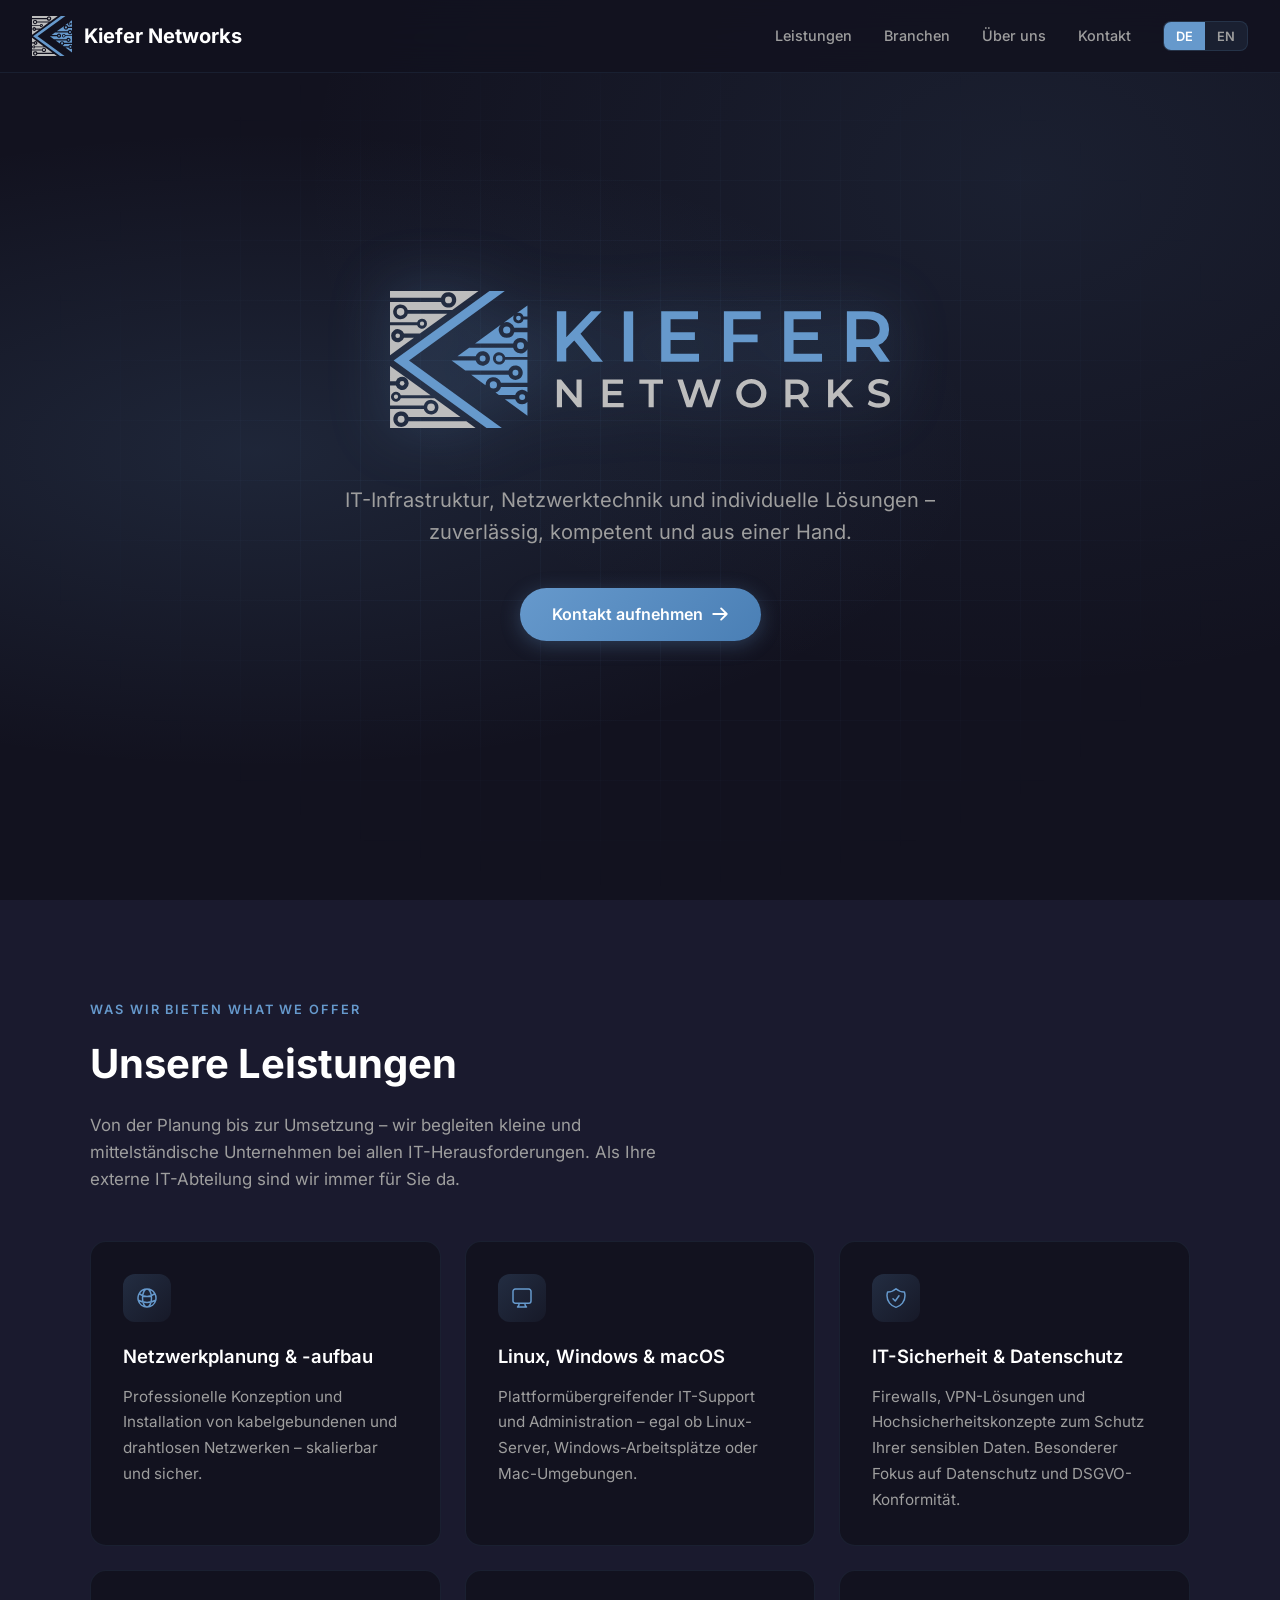
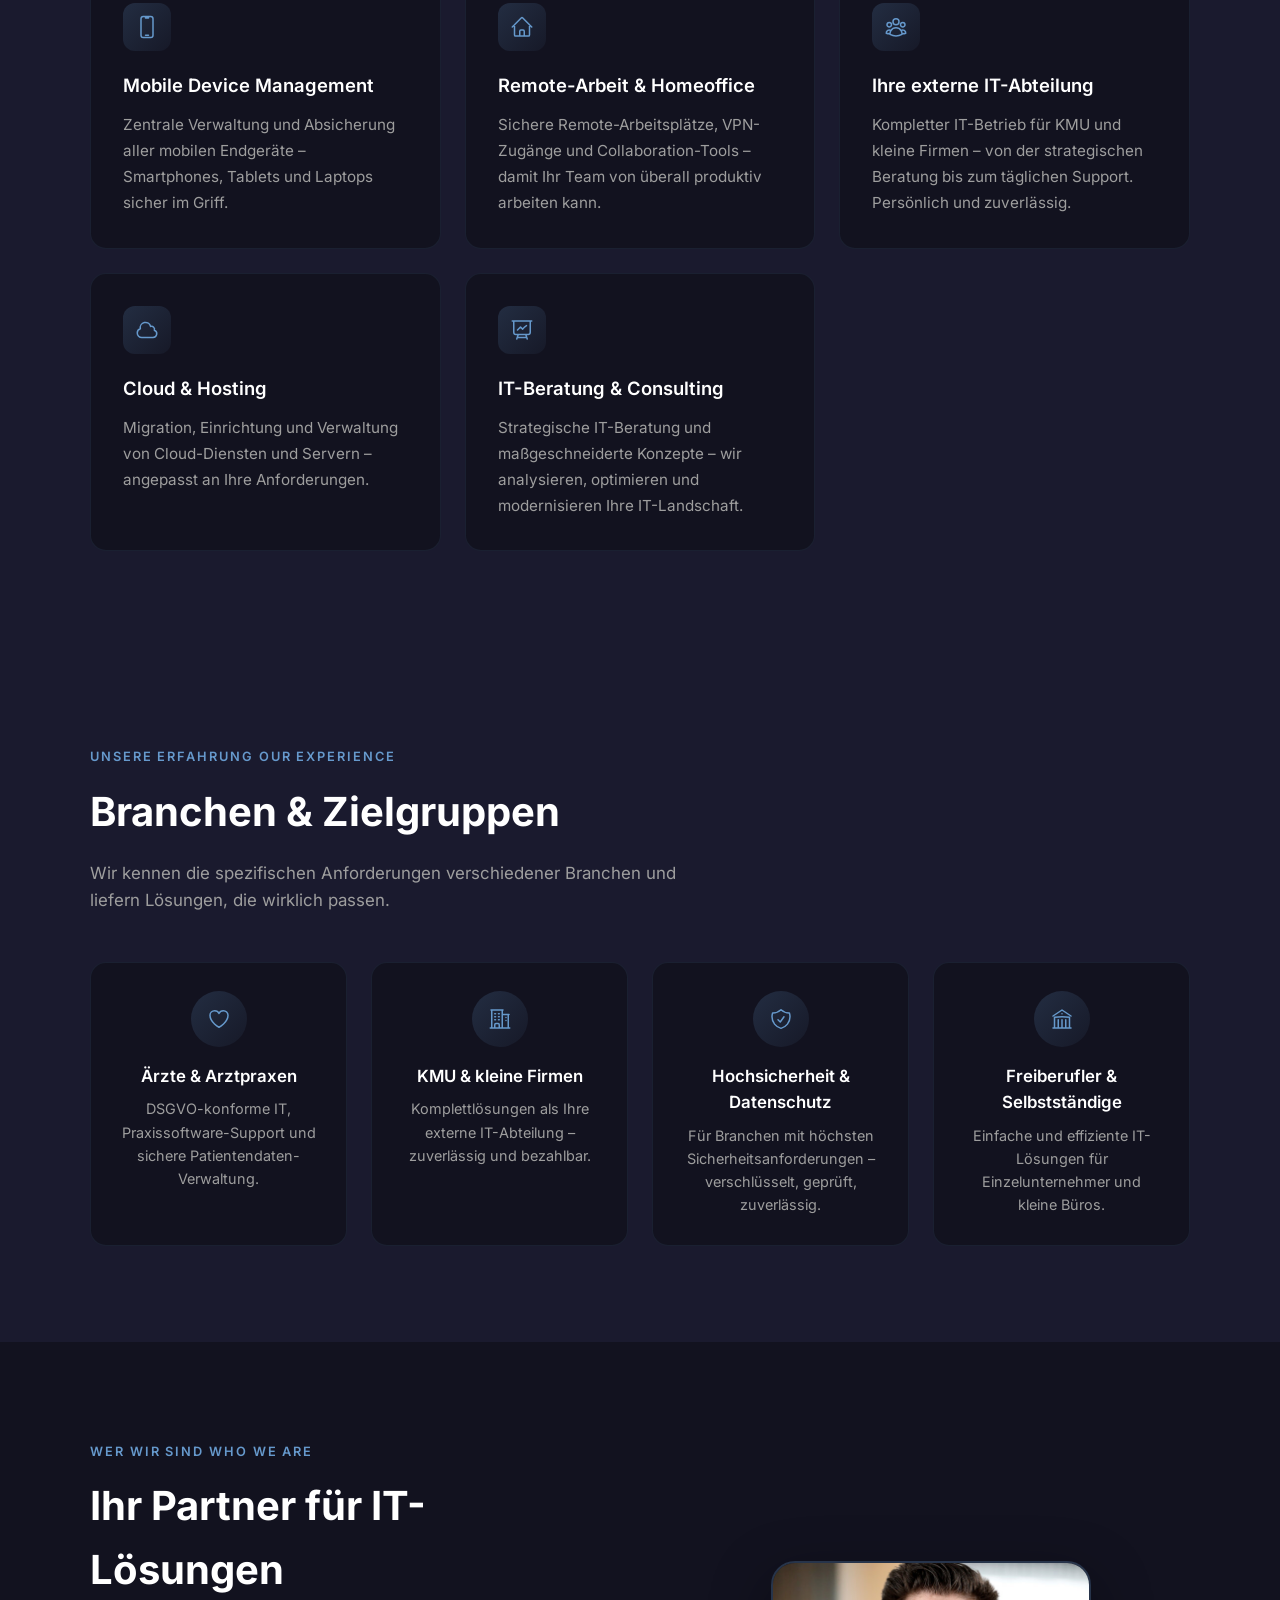
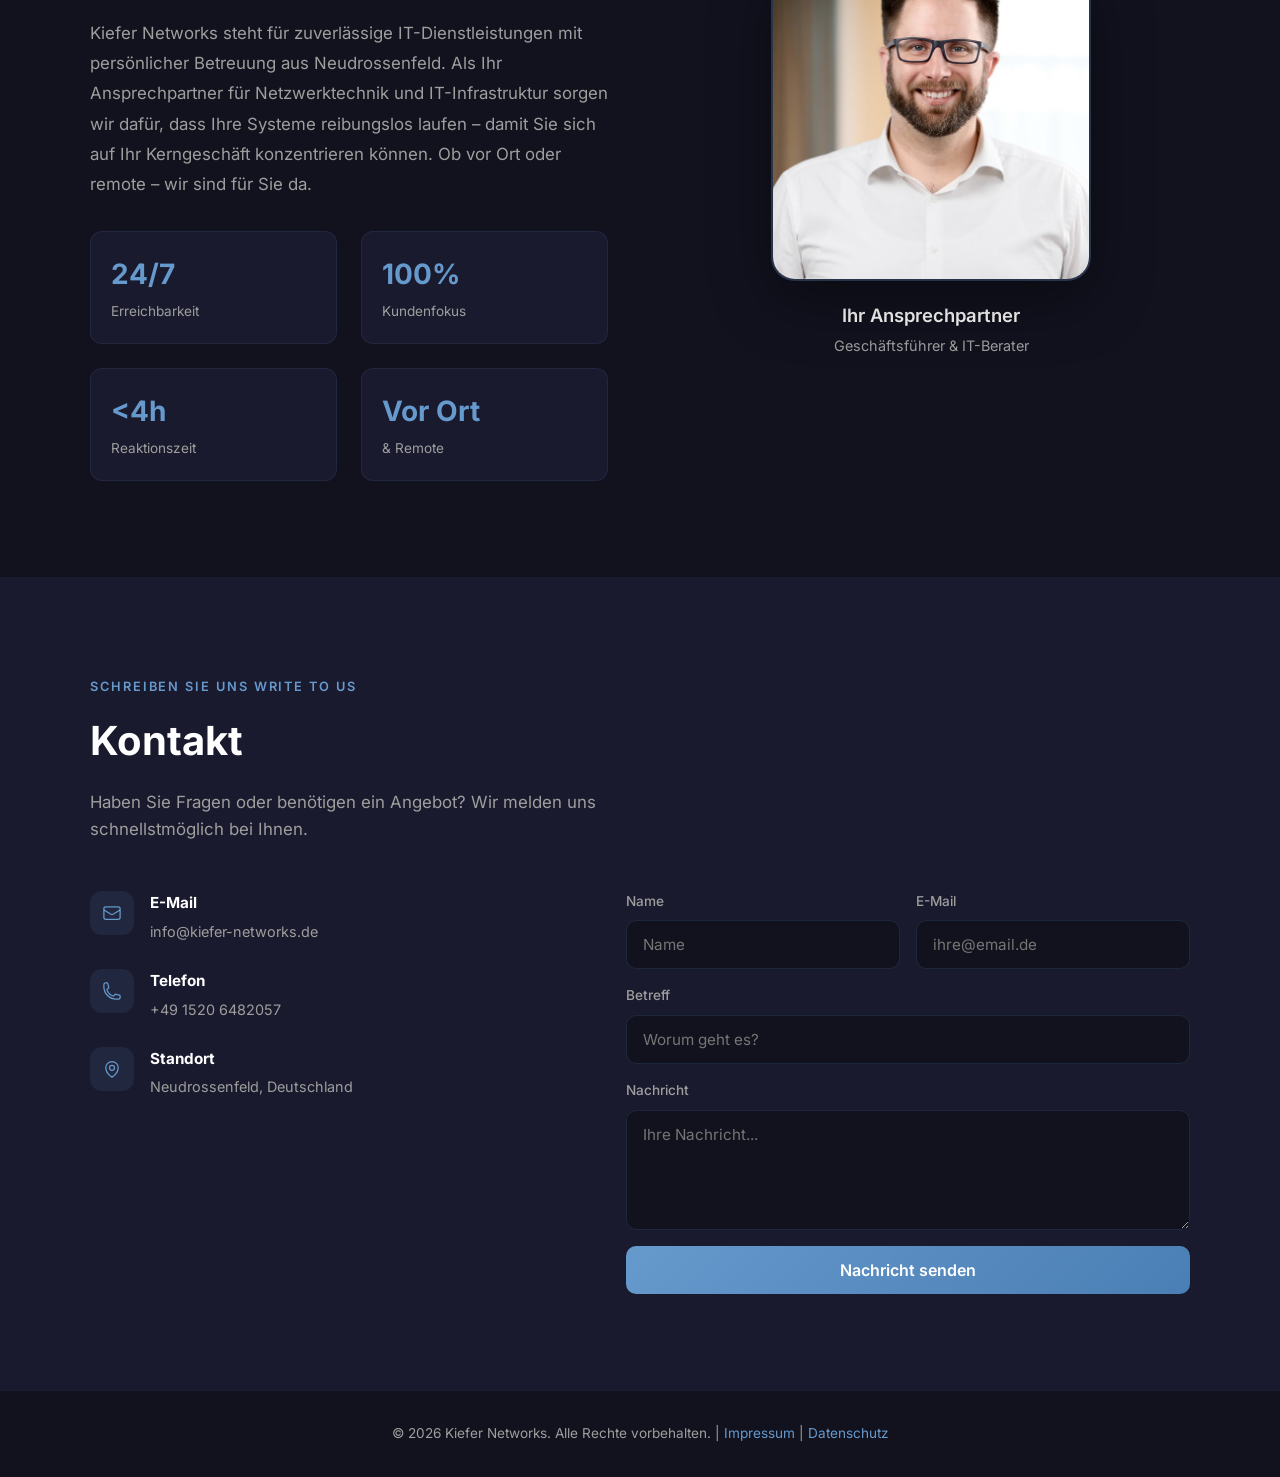
==== index.html @ ceec6fe9 "Move inline JS to external assets/main.js for CSP compliance - Extract all JavaScript from inline <s" ====
<!DOCTYPE html>
<html lang="de">
<head>
    <meta charset="UTF-8">
    <meta name="viewport" content="width=device-width, initial-scale=1.0">
    <title>Kiefer Networks &ndash; IT-Dienstleistungen &amp; Netzwerktechnik</title>
    <meta name="description" content="Kiefer Networks &ndash; Ihr Partner für IT-Infrastruktur, Netzwerktechnik und professionelle IT-Lösungen in Neudrossenfeld und Umgebung.">
    <link rel="icon" type="image/svg+xml" href="assets/logo.svg">
    <style>
        /* ---- LOCAL FONTS ---- */
        @font-face { font-family: 'Inter'; font-style: normal; font-weight: 300; font-display: swap; src: url('assets/fonts/inter-300.ttf') format('truetype'); }
        @font-face { font-family: 'Inter'; font-style: normal; font-weight: 400; font-display: swap; src: url('assets/fonts/inter-400.ttf') format('truetype'); }
        @font-face { font-family: 'Inter'; font-style: normal; font-weight: 500; font-display: swap; src: url('assets/fonts/inter-500.ttf') format('truetype'); }
        @font-face { font-family: 'Inter'; font-style: normal; font-weight: 600; font-display: swap; src: url('assets/fonts/inter-600.ttf') format('truetype'); }
        @font-face { font-family: 'Inter'; font-style: normal; font-weight: 700; font-display: swap; src: url('assets/fonts/inter-700.ttf') format('truetype'); }

        *, *::before, *::after { margin: 0; padding: 0; box-sizing: border-box; }

        :root {
            --blue: #6699cc;
            --blue-dark: #4a7fb5;
            --blue-light: #8ab4de;
            --gray: #bdbdbd;
            --dark: #1a1a2e;
            --darker: #12121f;
            --text: #e0e0e0;
            --text-muted: #9e9e9e;
        }

        html { scroll-behavior: smooth; }

        body {
            font-family: 'Inter', -apple-system, BlinkMacSystemFont, 'Segoe UI', sans-serif;
            background: var(--darker);
            color: var(--text);
            line-height: 1.6;
            overflow-x: hidden;
        }

        /* ---- I18N: hide inactive language ---- */
        [data-lang-en] { display: none; }
        html[lang="en"] [data-lang-de] { display: none; }
        html[lang="en"] [data-lang-en] { display: revert; }

        /* ---- NAV ---- */
        nav {
            position: fixed;
            top: 0; left: 0; right: 0;
            z-index: 1000;
            padding: 1rem 2rem;
            display: flex;
            align-items: center;
            justify-content: space-between;
            background: rgba(18, 18, 31, 0.85);
            backdrop-filter: blur(20px);
            border-bottom: 1px solid rgba(102, 153, 204, 0.1);
            transition: background 0.3s;
        }

        .nav-brand {
            display: flex;
            align-items: center;
            gap: 0.75rem;
            text-decoration: none;
            color: #fff;
            font-weight: 700;
            font-size: 1.25rem;
        }

        .nav-brand img { width: 40px; height: 40px; }

        .nav-right {
            display: flex;
            align-items: center;
            gap: 2rem;
        }

        .nav-links {
            display: flex;
            gap: 2rem;
            list-style: none;
        }

        .nav-links a {
            color: var(--text-muted);
            text-decoration: none;
            font-size: 0.9rem;
            font-weight: 500;
            transition: color 0.3s;
            position: relative;
        }

        .nav-links a::after {
            content: '';
            position: absolute;
            bottom: -4px; left: 0;
            width: 0; height: 2px;
            background: var(--blue);
            transition: width 0.3s;
        }

        .nav-links a:hover { color: #fff; }
        .nav-links a:hover::after { width: 100%; }

        /* Language Switcher */
        .lang-switch {
            display: flex;
            background: rgba(102, 153, 204, 0.1);
            border-radius: 8px;
            overflow: hidden;
            border: 1px solid rgba(102, 153, 204, 0.15);
        }

        .lang-btn {
            padding: 0.4rem 0.75rem;
            background: none;
            border: none;
            color: var(--text-muted);
            font-family: inherit;
            font-size: 0.8rem;
            font-weight: 600;
            cursor: pointer;
            transition: background 0.3s, color 0.3s;
        }

        .lang-btn.active {
            background: var(--blue);
            color: #fff;
        }

        .lang-btn:hover:not(.active) { color: #fff; }

        .nav-toggle {
            display: none;
            flex-direction: column;
            gap: 5px;
            background: none;
            border: none;
            cursor: pointer;
        }

        .nav-toggle span {
            width: 24px; height: 2px;
            background: var(--text);
            transition: 0.3s;
        }

        /* ---- HERO ---- */
        .hero {
            min-height: 100vh;
            display: flex;
            align-items: center;
            justify-content: center;
            text-align: center;
            padding: 6rem 2rem 4rem;
            position: relative;
            overflow: hidden;
        }

        .hero-bg {
            position: absolute; inset: 0;
            background:
                radial-gradient(ellipse at 20% 50%, rgba(102, 153, 204, 0.15) 0%, transparent 50%),
                radial-gradient(ellipse at 80% 20%, rgba(102, 153, 204, 0.1) 0%, transparent 50%);
        }

        .hero-grid {
            position: absolute; inset: 0;
            background-image:
                linear-gradient(rgba(102, 153, 204, 0.05) 1px, transparent 1px),
                linear-gradient(90deg, rgba(102, 153, 204, 0.05) 1px, transparent 1px);
            background-size: 60px 60px;
            mask-image: radial-gradient(ellipse at center, black 30%, transparent 70%);
        }

        .hero-content {
            position: relative;
            z-index: 1;
            max-width: 800px;
        }

        .hero-logo-full {
            max-width: 500px;
            width: 100%;
            margin: 0 auto 2rem;
            animation: float 6s ease-in-out infinite;
            filter: drop-shadow(0 0 30px rgba(102, 153, 204, 0.4));
        }

        @keyframes float {
            0%, 100% { transform: translateY(0); }
            50% { transform: translateY(-10px); }
        }

        .hero p {
            font-size: 1.25rem;
            color: var(--text-muted);
            max-width: 600px;
            margin: 1rem auto 2.5rem;
        }

        .hero-cta {
            display: inline-flex;
            align-items: center;
            gap: 0.5rem;
            padding: 0.875rem 2rem;
            background: linear-gradient(135deg, var(--blue), var(--blue-dark));
            color: #fff;
            text-decoration: none;
            border-radius: 50px;
            font-weight: 600;
            font-size: 1rem;
            transition: transform 0.3s, box-shadow 0.3s;
            box-shadow: 0 4px 20px rgba(102, 153, 204, 0.3);
        }

        .hero-cta:hover {
            transform: translateY(-2px);
            box-shadow: 0 8px 30px rgba(102, 153, 204, 0.5);
        }

        .hero-cta svg { width: 18px; height: 18px; transition: transform 0.3s; }
        .hero-cta:hover svg { transform: translateX(4px); }

        /* ---- SECTIONS ---- */
        section { padding: 6rem 2rem; }
        .container { max-width: 1100px; margin: 0 auto; }

        .section-label {
            display: inline-block;
            color: var(--blue);
            font-size: 0.8rem;
            font-weight: 600;
            text-transform: uppercase;
            letter-spacing: 0.15em;
            margin-bottom: 0.75rem;
        }

        .section-title {
            font-size: clamp(1.75rem, 4vw, 2.5rem);
            font-weight: 700;
            color: #fff;
            margin-bottom: 1rem;
        }

        .section-desc {
            color: var(--text-muted);
            max-width: 600px;
            font-size: 1.05rem;
            margin-bottom: 3rem;
        }

        /* ---- SERVICES ---- */
        #leistungen { background: var(--dark); }

        .services-grid {
            display: grid;
            grid-template-columns: repeat(auto-fit, minmax(300px, 1fr));
            gap: 1.5rem;
        }

        .service-card {
            padding: 2rem;
            border-radius: 16px;
            background: var(--darker);
            border: 1px solid rgba(102, 153, 204, 0.1);
            transition: transform 0.3s, border-color 0.3s, box-shadow 0.3s;
        }

        .service-card:hover {
            transform: translateY(-4px);
            border-color: rgba(102, 153, 204, 0.3);
            box-shadow: 0 10px 40px rgba(0, 0, 0, 0.3);
        }

        .service-icon {
            width: 48px; height: 48px;
            border-radius: 12px;
            background: linear-gradient(135deg, rgba(102, 153, 204, 0.2), rgba(102, 153, 204, 0.05));
            display: flex;
            align-items: center;
            justify-content: center;
            margin-bottom: 1.25rem;
            color: var(--blue);
        }

        .service-card h3 {
            color: #fff;
            font-size: 1.15rem;
            font-weight: 600;
            margin-bottom: 0.75rem;
        }

        .service-card p {
            color: var(--text-muted);
            font-size: 0.95rem;
            line-height: 1.7;
        }

        /* ---- ABOUT ---- */
        .about-content {
            display: grid;
            grid-template-columns: 1fr 1fr;
            gap: 4rem;
            align-items: center;
        }

        .about-text {
            color: var(--text-muted);
            font-size: 1.05rem;
            line-height: 1.8;
        }

        .about-stats {
            display: grid;
            grid-template-columns: 1fr 1fr;
            gap: 1.5rem;
            margin-top: 2rem;
        }

        .stat {
            padding: 1.25rem;
            border-radius: 12px;
            background: var(--dark);
            border: 1px solid rgba(102, 153, 204, 0.1);
        }

        .stat-number { font-size: 1.75rem; font-weight: 700; color: var(--blue); }
        .stat-label { font-size: 0.85rem; color: var(--text-muted); margin-top: 0.25rem; }

        .about-visual {
            display: flex;
            flex-direction: column;
            align-items: center;
            justify-content: center;
        }

        .about-portrait {
            width: 320px; height: 320px;
            border-radius: 24px;
            overflow: hidden;
            border: 2px solid rgba(102, 153, 204, 0.25);
            position: relative;
            box-shadow: 0 20px 60px rgba(0, 0, 0, 0.4);
        }

        .about-portrait::before {
            content: '';
            position: absolute; inset: -2px;
            border-radius: 24px;
            background: linear-gradient(135deg, var(--blue), transparent, var(--blue-dark));
            opacity: 0.4; z-index: -1;
            filter: blur(25px);
        }

        .about-portrait img {
            width: 100%;
            height: 100%;
            object-fit: cover;
            object-position: center top;
        }

        .about-name {
            text-align: center;
            margin-top: 1.25rem;
        }

        .about-name h3 {
            color: #fff;
            font-size: 1.15rem;
            font-weight: 600;
        }

        .about-name p {
            color: var(--text-muted);
            font-size: 0.9rem;
            margin-top: 0.2rem;
        }

        /* ---- BRANCHEN / INDUSTRIES ---- */
        #branchen { background: var(--dark); }

        .branchen-grid {
            display: grid;
            grid-template-columns: repeat(auto-fit, minmax(240px, 1fr));
            gap: 1.5rem;
        }

        .branche-card {
            padding: 1.75rem;
            border-radius: 16px;
            background: var(--darker);
            border: 1px solid rgba(102, 153, 204, 0.1);
            text-align: center;
            transition: transform 0.3s, border-color 0.3s;
        }

        .branche-card:hover {
            transform: translateY(-4px);
            border-color: rgba(102, 153, 204, 0.3);
        }

        .branche-icon {
            width: 56px; height: 56px;
            border-radius: 50%;
            background: linear-gradient(135deg, rgba(102, 153, 204, 0.2), rgba(102, 153, 204, 0.05));
            display: flex;
            align-items: center;
            justify-content: center;
            margin: 0 auto 1rem;
            color: var(--blue);
        }

        .branche-card h3 {
            color: #fff;
            font-size: 1.05rem;
            font-weight: 600;
            margin-bottom: 0.5rem;
        }

        .branche-card p {
            color: var(--text-muted);
            font-size: 0.9rem;
        }

        /* ---- CONTACT ---- */
        #kontakt { background: var(--dark); }

        .contact-grid {
            display: grid;
            grid-template-columns: 1fr 1fr;
            gap: 3rem;
        }

        .contact-info {
            display: flex;
            flex-direction: column;
            gap: 1.5rem;
        }

        .contact-item {
            display: flex;
            align-items: flex-start;
            gap: 1rem;
        }

        .contact-item-icon {
            width: 44px; height: 44px;
            border-radius: 12px;
            background: rgba(102, 153, 204, 0.1);
            display: flex;
            align-items: center;
            justify-content: center;
            color: var(--blue);
            flex-shrink: 0;
        }

        .contact-item h4 { color: #fff; font-size: 0.95rem; margin-bottom: 0.25rem; }

        .contact-item p,
        .contact-item a {
            color: var(--text-muted);
            font-size: 0.9rem;
            text-decoration: none;
            transition: color 0.3s;
        }

        .contact-item a:hover { color: var(--blue); }

        .contact-form {
            display: flex;
            flex-direction: column;
            gap: 1rem;
        }

        .form-group {
            display: flex;
            flex-direction: column;
            gap: 0.5rem;
        }

        .form-group label {
            font-size: 0.85rem;
            font-weight: 500;
            color: var(--text-muted);
        }

        .form-group input,
        .form-group textarea {
            padding: 0.875rem 1rem;
            border-radius: 10px;
            border: 1px solid rgba(102, 153, 204, 0.15);
            background: var(--darker);
            color: var(--text);
            font-family: inherit;
            font-size: 0.95rem;
            transition: border-color 0.3s, box-shadow 0.3s;
            outline: none;
        }

        .form-group input:focus,
        .form-group textarea:focus {
            border-color: var(--blue);
            box-shadow: 0 0 0 3px rgba(102, 153, 204, 0.15);
        }

        .form-group textarea { resize: vertical; min-height: 120px; }

        .form-row {
            display: grid;
            grid-template-columns: 1fr 1fr;
            gap: 1rem;
        }

        .btn-submit {
            padding: 0.875rem 2rem;
            background: linear-gradient(135deg, var(--blue), var(--blue-dark));
            color: #fff;
            border: none;
            border-radius: 10px;
            font-family: inherit;
            font-size: 1rem;
            font-weight: 600;
            cursor: pointer;
            transition: transform 0.3s, box-shadow 0.3s;
        }

        .btn-submit:hover {
            transform: translateY(-2px);
            box-shadow: 0 6px 20px rgba(102, 153, 204, 0.3);
        }

        /* ---- FOOTER ---- */
        footer {
            padding: 2rem;
            text-align: center;
            border-top: 1px solid rgba(102, 153, 204, 0.1);
        }

        footer p { color: var(--text-muted); font-size: 0.85rem; }
        footer a { color: var(--blue); text-decoration: none; }

        /* ---- MODAL / DIALOG ---- */
        .modal-overlay {
            display: none;
            position: fixed;
            inset: 0;
            z-index: 2000;
            background: rgba(0, 0, 0, 0.7);
            backdrop-filter: blur(6px);
            align-items: center;
            justify-content: center;
            padding: 2rem;
        }

        .modal-overlay.open { display: flex; }

        .modal {
            background: var(--dark);
            border: 1px solid rgba(102, 153, 204, 0.15);
            border-radius: 16px;
            max-width: 800px;
            width: 100%;
            max-height: 85vh;
            overflow-y: auto;
            padding: 2.5rem;
            position: relative;
            box-shadow: 0 25px 80px rgba(0, 0, 0, 0.5);
        }

        .modal-close {
            position: sticky;
            top: 0;
            float: right;
            background: rgba(102, 153, 204, 0.1);
            border: 1px solid rgba(102, 153, 204, 0.2);
            color: var(--text);
            width: 36px; height: 36px;
            border-radius: 10px;
            font-size: 1.25rem;
            cursor: pointer;
            display: flex;
            align-items: center;
            justify-content: center;
            transition: background 0.3s;
            z-index: 1;
        }

        .modal-close:hover { background: rgba(102, 153, 204, 0.25); }

        .modal h2 {
            color: #fff;
            font-size: 1.5rem;
            font-weight: 700;
            margin-bottom: 1.5rem;
            padding-right: 2.5rem;
        }

        .modal h3 {
            color: var(--blue);
            font-size: 1.05rem;
            font-weight: 600;
            margin-top: 1.75rem;
            margin-bottom: 0.5rem;
        }

        .modal p, .modal li {
            color: var(--text-muted);
            font-size: 0.92rem;
            line-height: 1.75;
            margin-bottom: 0.5rem;
        }

        .modal ul {
            list-style: disc;
            padding-left: 1.25rem;
            margin-bottom: 0.75rem;
        }

        .modal a {
            color: var(--blue);
            text-decoration: none;
        }

        .modal a:hover { text-decoration: underline; }

        .modal-divider {
            border: none;
            border-top: 1px solid rgba(102, 153, 204, 0.1);
            margin: 1.5rem 0;
        }

        @media (max-width: 768px) {
            .modal { padding: 1.5rem; max-height: 90vh; }
        }

        /* ---- ANIMATIONS ---- */
        .reveal {
            opacity: 0;
            transform: translateY(30px);
            transition: opacity 0.8s ease, transform 0.8s ease;
        }

        .reveal.visible { opacity: 1; transform: translateY(0); }

        /* ---- RESPONSIVE ---- */
        @media (max-width: 768px) {
            .nav-right {
                flex-direction: column;
                align-items: flex-end;
                gap: 0.5rem;
            }

            .nav-links {
                display: none;
                position: absolute;
                top: 100%; left: 0; right: 0;
                flex-direction: column;
                background: rgba(18, 18, 31, 0.95);
                backdrop-filter: blur(20px);
                padding: 1.5rem 2rem;
                gap: 1.25rem;
                border-bottom: 1px solid rgba(102, 153, 204, 0.1);
            }

            .nav-links.open { display: flex; }
            .nav-toggle { display: flex; }

            .about-content { grid-template-columns: 1fr; gap: 2rem; }
            .about-visual { order: -1; }
            .about-portrait { width: 240px; height: 240px; }
            .contact-grid { grid-template-columns: 1fr; }
            .form-row { grid-template-columns: 1fr; }
            .services-grid { grid-template-columns: 1fr; }
            .branchen-grid { grid-template-columns: 1fr 1fr; }
        }

        @media (max-width: 480px) {
            .branchen-grid { grid-template-columns: 1fr; }
        }
    </style>
</head>
<body>
    <!-- ==================== NAV ==================== -->
    <nav>
        <a href="#" class="nav-brand">
            <img src="assets/logo.svg" alt="Kiefer Networks Logo">
            <span>Kiefer Networks</span>
        </a>
        <div class="nav-right">
            <ul class="nav-links" id="navLinks">
                <li>
                    <a href="#leistungen" data-lang-de>Leistungen</a>
                    <a href="#leistungen" data-lang-en>Services</a>
                </li>
                <li>
                    <a href="#branchen" data-lang-de>Branchen</a>
                    <a href="#branchen" data-lang-en>Industries</a>
                </li>
                <li>
                    <a href="#ueber" data-lang-de>&Uuml;ber uns</a>
                    <a href="#ueber" data-lang-en>About</a>
                </li>
                <li>
                    <a href="#kontakt" data-lang-de>Kontakt</a>
                    <a href="#kontakt" data-lang-en>Contact</a>
                </li>
            </ul>
            <div class="lang-switch">
                <button class="lang-btn active" data-set-lang="de">DE</button>
                <button class="lang-btn" data-set-lang="en">EN</button>
            </div>
            <button class="nav-toggle" id="navToggle" aria-label="Menu">
                <span></span><span></span><span></span>
            </button>
        </div>
    </nav>

    <!-- ==================== HERO ==================== -->
    <section class="hero">
        <div class="hero-bg"></div>
        <div class="hero-grid"></div>
        <div class="hero-content">
            <img src="assets/logo-full.svg" alt="Kiefer Networks" class="hero-logo-full">
            <p data-lang-de>IT-Infrastruktur, Netzwerktechnik und individuelle L&ouml;sungen &ndash; zuverl&auml;ssig, kompetent und aus einer Hand.</p>
            <p data-lang-en>IT infrastructure, networking and tailored solutions &ndash; reliable, competent and from a single source.</p>
            <a href="#kontakt" class="hero-cta">
                <span data-lang-de>Kontakt aufnehmen</span>
                <span data-lang-en>Get in touch</span>
                <svg xmlns="http://www.w3.org/2000/svg" fill="none" viewBox="0 0 24 24" stroke="currentColor" stroke-width="2.5"><path stroke-linecap="round" stroke-linejoin="round" d="M13.5 4.5L21 12m0 0l-7.5 7.5M21 12H3"/></svg>
            </a>
        </div>
    </section>

    <!-- ==================== SERVICES ==================== -->
    <section id="leistungen">
        <div class="container">
            <span class="section-label reveal" data-lang-de>Was wir bieten</span>
            <span class="section-label reveal" data-lang-en>What we offer</span>
            <h2 class="section-title reveal" data-lang-de>Unsere Leistungen</h2>
            <h2 class="section-title reveal" data-lang-en>Our Services</h2>
            <p class="section-desc reveal" data-lang-de>Von der Planung bis zur Umsetzung &ndash; wir begleiten kleine und mittelst&auml;ndische Unternehmen bei allen IT-Herausforderungen. Als Ihre externe IT-Abteilung sind wir immer f&uuml;r Sie da.</p>
            <p class="section-desc reveal" data-lang-en>From planning to implementation &ndash; we support small and medium-sized businesses with all IT challenges. As your external IT department, we are always there for you.</p>

            <div class="services-grid">
                <!-- Card 1: Netzwerk -->
                <div class="service-card reveal">
                    <div class="service-icon">
                        <svg xmlns="http://www.w3.org/2000/svg" width="24" height="24" fill="none" viewBox="0 0 24 24" stroke="currentColor" stroke-width="1.5"><path stroke-linecap="round" stroke-linejoin="round" d="M12 21a9.004 9.004 0 008.716-6.747M12 21a9.004 9.004 0 01-8.716-6.747M12 21c2.485 0 4.5-4.03 4.5-9S14.485 3 12 3m0 18c-2.485 0-4.5-4.03-4.5-9S9.515 3 12 3m0 0a8.997 8.997 0 017.843 4.582M12 3a8.997 8.997 0 00-7.843 4.582m15.686 0A11.953 11.953 0 0112 10.5c-2.998 0-5.74-1.1-7.843-2.918m15.686 0A8.959 8.959 0 0121 12c0 .778-.099 1.533-.284 2.253m0 0A17.919 17.919 0 0112 16.5a17.92 17.92 0 01-8.716-2.247m0 0A8.966 8.966 0 013 12c0-1.264.26-2.466.727-3.559"/></svg>
                    </div>
                    <h3 data-lang-de>Netzwerkplanung &amp; -aufbau</h3>
                    <h3 data-lang-en>Network Planning &amp; Setup</h3>
                    <p data-lang-de>Professionelle Konzeption und Installation von kabelgebundenen und drahtlosen Netzwerken &ndash; skalierbar und sicher.</p>
                    <p data-lang-en>Professional design and installation of wired and wireless networks &ndash; scalable and secure.</p>
                </div>

                <!-- Card 2: Plattformen -->
                <div class="service-card reveal">
                    <div class="service-icon">
                        <svg xmlns="http://www.w3.org/2000/svg" width="24" height="24" fill="none" viewBox="0 0 24 24" stroke="currentColor" stroke-width="1.5"><path stroke-linecap="round" stroke-linejoin="round" d="M9 17.25v1.007a3 3 0 01-.879 2.122L7.5 21h9l-.621-.621A3 3 0 0115 18.257V17.25m6-12V15a2.25 2.25 0 01-2.25 2.25H5.25A2.25 2.25 0 013 15V5.25A2.25 2.25 0 015.25 3h13.5A2.25 2.25 0 0121 5.25z"/></svg>
                    </div>
                    <h3 data-lang-de>Linux, Windows &amp; macOS</h3>
                    <h3 data-lang-en>Linux, Windows &amp; macOS</h3>
                    <p data-lang-de>Plattform&uuml;bergreifender IT-Support und Administration &ndash; egal ob Linux-Server, Windows-Arbeitspl&auml;tze oder Mac-Umgebungen.</p>
                    <p data-lang-en>Cross-platform IT support and administration &ndash; whether Linux servers, Windows workstations or Mac environments.</p>
                </div>

                <!-- Card 3: IT-Sicherheit -->
                <div class="service-card reveal">
                    <div class="service-icon">
                        <svg xmlns="http://www.w3.org/2000/svg" width="24" height="24" fill="none" viewBox="0 0 24 24" stroke="currentColor" stroke-width="1.5"><path stroke-linecap="round" stroke-linejoin="round" d="M9 12.75L11.25 15 15 9.75m-3-7.036A11.959 11.959 0 013.598 6 11.99 11.99 0 003 9.749c0 5.592 3.824 10.29 9 11.623 5.176-1.332 9-6.03 9-11.622 0-1.31-.21-2.571-.598-3.751h-.152c-3.196 0-6.1-1.248-8.25-3.285z"/></svg>
                    </div>
                    <h3 data-lang-de>IT-Sicherheit &amp; Datenschutz</h3>
                    <h3 data-lang-en>IT Security &amp; Privacy</h3>
                    <p data-lang-de>Firewalls, VPN-L&ouml;sungen und Hochsicherheitskonzepte zum Schutz Ihrer sensiblen Daten. Besonderer Fokus auf Datenschutz und DSGVO-Konformit&auml;t.</p>
                    <p data-lang-en>Firewalls, VPN solutions and high-security concepts to protect your sensitive data. Special focus on privacy and GDPR compliance.</p>
                </div>

                <!-- Card 4: MDM -->
                <div class="service-card reveal">
                    <div class="service-icon">
                        <svg xmlns="http://www.w3.org/2000/svg" width="24" height="24" fill="none" viewBox="0 0 24 24" stroke="currentColor" stroke-width="1.5"><path stroke-linecap="round" stroke-linejoin="round" d="M10.5 1.5H8.25A2.25 2.25 0 006 3.75v16.5a2.25 2.25 0 002.25 2.25h7.5A2.25 2.25 0 0018 20.25V3.75a2.25 2.25 0 00-2.25-2.25H13.5m-3 0V3h3V1.5m-3 0h3m-3 18.75h3"/></svg>
                    </div>
                    <h3 data-lang-de>Mobile Device Management</h3>
                    <h3 data-lang-en>Mobile Device Management</h3>
                    <p data-lang-de>Zentrale Verwaltung und Absicherung aller mobilen Endger&auml;te &ndash; Smartphones, Tablets und Laptops sicher im Griff.</p>
                    <p data-lang-en>Central management and security for all mobile devices &ndash; smartphones, tablets and laptops under control.</p>
                </div>

                <!-- Card 5: Remote Work -->
                <div class="service-card reveal">
                    <div class="service-icon">
                        <svg xmlns="http://www.w3.org/2000/svg" width="24" height="24" fill="none" viewBox="0 0 24 24" stroke="currentColor" stroke-width="1.5"><path stroke-linecap="round" stroke-linejoin="round" d="M2.25 12l8.954-8.955c.44-.439 1.152-.439 1.591 0L21.75 12M4.5 9.75v10.125c0 .621.504 1.125 1.125 1.125H9.75v-4.875c0-.621.504-1.125 1.125-1.125h2.25c.621 0 1.125.504 1.125 1.125V21h4.125c.621 0 1.125-.504 1.125-1.125V9.75M8.25 21h8.25"/></svg>
                    </div>
                    <h3 data-lang-de>Remote-Arbeit &amp; Homeoffice</h3>
                    <h3 data-lang-en>Remote Work &amp; Home Office</h3>
                    <p data-lang-de>Sichere Remote-Arbeitspl&auml;tze, VPN-Zug&auml;nge und Collaboration-Tools &ndash; damit Ihr Team von &uuml;berall produktiv arbeiten kann.</p>
                    <p data-lang-en>Secure remote workstations, VPN access and collaboration tools &ndash; so your team can work productively from anywhere.</p>
                </div>

                <!-- Card 6: Externe IT -->
                <div class="service-card reveal">
                    <div class="service-icon">
                        <svg xmlns="http://www.w3.org/2000/svg" width="24" height="24" fill="none" viewBox="0 0 24 24" stroke="currentColor" stroke-width="1.5"><path stroke-linecap="round" stroke-linejoin="round" d="M18 18.72a9.094 9.094 0 003.741-.479 3 3 0 00-4.682-2.72m.94 3.198l.001.031c0 .225-.012.447-.037.666A11.944 11.944 0 0112 21c-2.17 0-4.207-.576-5.963-1.584A6.062 6.062 0 016 18.719m12 0a5.971 5.971 0 00-.941-3.197m0 0A5.995 5.995 0 0012 12.75a5.995 5.995 0 00-5.058 2.772m0 0a3 3 0 00-4.681 2.72 8.986 8.986 0 003.74.477m.94-3.197a5.971 5.971 0 00-.94 3.197M15 6.75a3 3 0 11-6 0 3 3 0 016 0zm6 3a2.25 2.25 0 11-4.5 0 2.25 2.25 0 014.5 0zm-13.5 0a2.25 2.25 0 11-4.5 0 2.25 2.25 0 014.5 0z"/></svg>
                    </div>
                    <h3 data-lang-de>Ihre externe IT-Abteilung</h3>
                    <h3 data-lang-en>Your External IT Department</h3>
                    <p data-lang-de>Kompletter IT-Betrieb f&uuml;r KMU und kleine Firmen &ndash; von der strategischen Beratung bis zum t&auml;glichen Support. Pers&ouml;nlich und zuverl&auml;ssig.</p>
                    <p data-lang-en>Complete IT operations for SMBs and small companies &ndash; from strategic consulting to daily support. Personal and reliable.</p>
                </div>

                <!-- Card 7: Cloud -->
                <div class="service-card reveal">
                    <div class="service-icon">
                        <svg xmlns="http://www.w3.org/2000/svg" width="24" height="24" fill="none" viewBox="0 0 24 24" stroke="currentColor" stroke-width="1.5"><path stroke-linecap="round" stroke-linejoin="round" d="M2.25 15a4.5 4.5 0 004.5 4.5H18a3.75 3.75 0 001.332-7.257 3 3 0 00-3.758-3.848 5.25 5.25 0 00-10.233 2.33A4.502 4.502 0 002.25 15z"/></svg>
                    </div>
                    <h3 data-lang-de>Cloud &amp; Hosting</h3>
                    <h3 data-lang-en>Cloud &amp; Hosting</h3>
                    <p data-lang-de>Migration, Einrichtung und Verwaltung von Cloud-Diensten und Servern &ndash; angepasst an Ihre Anforderungen.</p>
                    <p data-lang-en>Migration, setup and management of cloud services and servers &ndash; tailored to your requirements.</p>
                </div>

                <!-- Card 8: Consulting -->
                <div class="service-card reveal">
                    <div class="service-icon">
                        <svg xmlns="http://www.w3.org/2000/svg" width="24" height="24" fill="none" viewBox="0 0 24 24" stroke="currentColor" stroke-width="1.5"><path stroke-linecap="round" stroke-linejoin="round" d="M3.75 3v11.25A2.25 2.25 0 006 16.5h2.25M3.75 3h-1.5m1.5 0h16.5m0 0h1.5m-1.5 0v11.25A2.25 2.25 0 0118 16.5h-2.25m-7.5 0h7.5m-7.5 0l-1 3m8.5-3l1 3m0 0l.5 1.5m-.5-1.5h-9.5m0 0l-.5 1.5m.75-9l3-3 2.148 2.148A12.061 12.061 0 0116.5 7.605"/></svg>
                    </div>
                    <h3 data-lang-de>IT-Beratung &amp; Consulting</h3>
                    <h3 data-lang-en>IT Consulting</h3>
                    <p data-lang-de>Strategische IT-Beratung und ma&szlig;geschneiderte Konzepte &ndash; wir analysieren, optimieren und modernisieren Ihre IT-Landschaft.</p>
                    <p data-lang-en>Strategic IT consulting and tailored concepts &ndash; we analyse, optimise and modernise your IT landscape.</p>
                </div>
            </div>
        </div>
    </section>

    <!-- ==================== INDUSTRIES ==================== -->
    <section id="branchen">
        <div class="container">
            <span class="section-label reveal" data-lang-de>Unsere Erfahrung</span>
            <span class="section-label reveal" data-lang-en>Our Experience</span>
            <h2 class="section-title reveal" data-lang-de>Branchen &amp; Zielgruppen</h2>
            <h2 class="section-title reveal" data-lang-en>Industries &amp; Clients</h2>
            <p class="section-desc reveal" data-lang-de>Wir kennen die spezifischen Anforderungen verschiedener Branchen und liefern L&ouml;sungen, die wirklich passen.</p>
            <p class="section-desc reveal" data-lang-en>We understand the specific requirements of different industries and deliver solutions that truly fit.</p>

            <div class="branchen-grid">
                <div class="branche-card reveal">
                    <div class="branche-icon">
                        <svg xmlns="http://www.w3.org/2000/svg" width="24" height="24" fill="none" viewBox="0 0 24 24" stroke="currentColor" stroke-width="1.5"><path stroke-linecap="round" stroke-linejoin="round" d="M21 8.25c0-2.485-2.099-4.5-4.688-4.5-1.935 0-3.597 1.126-4.312 2.733-.715-1.607-2.377-2.733-4.313-2.733C5.1 3.75 3 5.765 3 8.25c0 7.22 9 12 9 12s9-4.78 9-12z"/></svg>
                    </div>
                    <h3 data-lang-de>&Auml;rzte &amp; Arztpraxen</h3>
                    <h3 data-lang-en>Medical Practices</h3>
                    <p data-lang-de>DSGVO-konforme IT, Praxissoftware-Support und sichere Patientendaten-Verwaltung.</p>
                    <p data-lang-en>GDPR-compliant IT, practice software support and secure patient data management.</p>
                </div>

                <div class="branche-card reveal">
                    <div class="branche-icon">
                        <svg xmlns="http://www.w3.org/2000/svg" width="24" height="24" fill="none" viewBox="0 0 24 24" stroke="currentColor" stroke-width="1.5"><path stroke-linecap="round" stroke-linejoin="round" d="M2.25 21h19.5m-18-18v18m10.5-18v18m6-13.5V21M6.75 6.75h.75m-.75 3h.75m-.75 3h.75m3-6h.75m-.75 3h.75m-.75 3h.75M6.75 21v-3.375c0-.621.504-1.125 1.125-1.125h2.25c.621 0 1.125.504 1.125 1.125V21M3 3h12m-.75 4.5H21m-3 0h.008v.008H18V7.5zm0 3h.008v.008H18v-.008zm0 3h.008v.008H18v-.008z"/></svg>
                    </div>
                    <h3 data-lang-de>KMU &amp; kleine Firmen</h3>
                    <h3 data-lang-en>SMBs &amp; Small Businesses</h3>
                    <p data-lang-de>Komplettl&ouml;sungen als Ihre externe IT-Abteilung &ndash; zuverl&auml;ssig und bezahlbar.</p>
                    <p data-lang-en>Complete solutions as your external IT department &ndash; reliable and affordable.</p>
                </div>

                <div class="branche-card reveal">
                    <div class="branche-icon">
                        <svg xmlns="http://www.w3.org/2000/svg" width="24" height="24" fill="none" viewBox="0 0 24 24" stroke="currentColor" stroke-width="1.5"><path stroke-linecap="round" stroke-linejoin="round" d="M9 12.75L11.25 15 15 9.75m-3-7.036A11.959 11.959 0 013.598 6 11.99 11.99 0 003 9.749c0 5.592 3.824 10.29 9 11.623 5.176-1.332 9-6.03 9-11.622 0-1.31-.21-2.571-.598-3.751h-.152c-3.196 0-6.1-1.248-8.25-3.285z"/></svg>
                    </div>
                    <h3 data-lang-de>Hochsicherheit &amp; Datenschutz</h3>
                    <h3 data-lang-en>High Security &amp; Privacy</h3>
                    <p data-lang-de>F&uuml;r Branchen mit h&ouml;chsten Sicherheitsanforderungen &ndash; verschl&uuml;sselt, gepr&uuml;ft, zuverl&auml;ssig.</p>
                    <p data-lang-en>For industries with the highest security requirements &ndash; encrypted, audited, reliable.</p>
                </div>

                <div class="branche-card reveal">
                    <div class="branche-icon">
                        <svg xmlns="http://www.w3.org/2000/svg" width="24" height="24" fill="none" viewBox="0 0 24 24" stroke="currentColor" stroke-width="1.5"><path stroke-linecap="round" stroke-linejoin="round" d="M12 21v-8.25M15.75 21v-8.25M8.25 21v-8.25M3 9l9-6 9 6m-1.5 12V10.332A48.36 48.36 0 0012 9.75c-2.551 0-5.056.2-7.5.582V21M3 21h18M12 6.75h.008v.008H12V6.75z"/></svg>
                    </div>
                    <h3 data-lang-de>Freiberufler &amp; Selbstst&auml;ndige</h3>
                    <h3 data-lang-en>Freelancers &amp; Self-Employed</h3>
                    <p data-lang-de>Einfache und effiziente IT-L&ouml;sungen f&uuml;r Einzelunternehmer und kleine B&uuml;ros.</p>
                    <p data-lang-en>Simple and efficient IT solutions for sole traders and small offices.</p>
                </div>
            </div>
        </div>
    </section>

    <!-- ==================== ABOUT ==================== -->
    <section id="ueber">
        <div class="container">
            <div class="about-content">
                <div>
                    <span class="section-label reveal" data-lang-de>Wer wir sind</span>
                    <span class="section-label reveal" data-lang-en>Who we are</span>
                    <h2 class="section-title reveal" data-lang-de>Ihr Partner f&uuml;r IT-L&ouml;sungen</h2>
                    <h2 class="section-title reveal" data-lang-en>Your Partner for IT Solutions</h2>
                    <p class="about-text reveal" data-lang-de>
                        Kiefer Networks steht f&uuml;r zuverl&auml;ssige IT-Dienstleistungen mit pers&ouml;nlicher Betreuung aus Neudrossenfeld. Als Ihr Ansprechpartner f&uuml;r Netzwerktechnik und IT-Infrastruktur sorgen wir daf&uuml;r, dass Ihre Systeme reibungslos laufen &ndash; damit Sie sich auf Ihr Kerngesch&auml;ft konzentrieren k&ouml;nnen. Ob vor Ort oder remote &ndash; wir sind f&uuml;r Sie da.
                    </p>
                    <p class="about-text reveal" data-lang-en>
                        Kiefer Networks stands for reliable IT services with personal support from Neudrossenfeld, Germany. As your contact for network technology and IT infrastructure, we ensure that your systems run smoothly &ndash; so you can focus on your core business. Whether on-site or remote &ndash; we are here for you.
                    </p>
                    <div class="about-stats reveal">
                        <div class="stat">
                            <div class="stat-number">24/7</div>
                            <div class="stat-label" data-lang-de>Erreichbarkeit</div>
                            <div class="stat-label" data-lang-en>Availability</div>
                        </div>
                        <div class="stat">
                            <div class="stat-number">100%</div>
                            <div class="stat-label" data-lang-de>Kundenfokus</div>
                            <div class="stat-label" data-lang-en>Client Focus</div>
                        </div>
                        <div class="stat">
                            <div class="stat-number">&lt;4h</div>
                            <div class="stat-label" data-lang-de>Reaktionszeit</div>
                            <div class="stat-label" data-lang-en>Response Time</div>
                        </div>
                        <div class="stat">
                            <div class="stat-number" data-lang-de>Vor Ort</div>
                            <div class="stat-number" data-lang-en>On-Site</div>
                            <div class="stat-label" data-lang-de>&amp; Remote</div>
                            <div class="stat-label" data-lang-en>&amp; Remote</div>
                        </div>
                    </div>
                </div>
                <div class="about-visual reveal">
                    <div class="about-portrait">
                        <img src="assets/portrait-web.jpg" alt="Inhaber Kiefer Networks">
                    </div>
                    <div class="about-name">
                        <h3 data-lang-de>Ihr Ansprechpartner</h3>
                        <h3 data-lang-en>Your Contact</h3>
                        <p data-lang-de>Gesch&auml;ftsf&uuml;hrer &amp; IT-Berater</p>
                        <p data-lang-en>Managing Director &amp; IT Consultant</p>
                    </div>
                </div>
            </div>
        </div>
    </section>

    <!-- ==================== CONTACT ==================== -->
    <section id="kontakt">
        <div class="container">
            <span class="section-label reveal" data-lang-de>Schreiben Sie uns</span>
            <span class="section-label reveal" data-lang-en>Write to us</span>
            <h2 class="section-title reveal" data-lang-de>Kontakt</h2>
            <h2 class="section-title reveal" data-lang-en>Contact</h2>
            <p class="section-desc reveal" data-lang-de>Haben Sie Fragen oder ben&ouml;tigen ein Angebot? Wir melden uns schnellstm&ouml;glich bei Ihnen.</p>
            <p class="section-desc reveal" data-lang-en>Have questions or need a quote? We will get back to you as soon as possible.</p>

            <div class="contact-grid">
                <div class="contact-info reveal">
                    <div class="contact-item">
                        <div class="contact-item-icon">
                            <svg xmlns="http://www.w3.org/2000/svg" width="20" height="20" fill="none" viewBox="0 0 24 24" stroke="currentColor" stroke-width="1.5"><path stroke-linecap="round" stroke-linejoin="round" d="M21.75 6.75v10.5a2.25 2.25 0 01-2.25 2.25h-15a2.25 2.25 0 01-2.25-2.25V6.75m19.5 0A2.25 2.25 0 0019.5 4.5h-15a2.25 2.25 0 00-2.25 2.25m19.5 0v.243a2.25 2.25 0 01-1.07 1.916l-7.5 4.615a2.25 2.25 0 01-2.36 0L3.32 8.91a2.25 2.25 0 01-1.07-1.916V6.75"/></svg>
                        </div>
                        <div>
                            <h4>E-Mail</h4>
                            <a href="mailto:info@kiefer-networks.de">info@kiefer-networks.de</a>
                        </div>
                    </div>
                    <div class="contact-item">
                        <div class="contact-item-icon">
                            <svg xmlns="http://www.w3.org/2000/svg" width="20" height="20" fill="none" viewBox="0 0 24 24" stroke="currentColor" stroke-width="1.5"><path stroke-linecap="round" stroke-linejoin="round" d="M2.25 6.75c0 8.284 6.716 15 15 15h2.25a2.25 2.25 0 002.25-2.25v-1.372c0-.516-.351-.966-.852-1.091l-4.423-1.106c-.44-.11-.902.055-1.173.417l-.97 1.293c-.282.376-.769.542-1.21.38a12.035 12.035 0 01-7.143-7.143c-.162-.441.004-.928.38-1.21l1.293-.97c.363-.271.527-.734.417-1.173L6.963 3.102a1.125 1.125 0 00-1.091-.852H4.5A2.25 2.25 0 002.25 4.5v2.25z"/></svg>
                        </div>
                        <div>
                            <h4 data-lang-de>Telefon</h4>
                            <h4 data-lang-en>Phone</h4>
                            <a href="tel:+4915206482057">+49 1520 6482057</a>
                        </div>
                    </div>
                    <div class="contact-item">
                        <div class="contact-item-icon">
                            <svg xmlns="http://www.w3.org/2000/svg" width="20" height="20" fill="none" viewBox="0 0 24 24" stroke="currentColor" stroke-width="1.5"><path stroke-linecap="round" stroke-linejoin="round" d="M15 10.5a3 3 0 11-6 0 3 3 0 016 0z"/><path stroke-linecap="round" stroke-linejoin="round" d="M19.5 10.5c0 7.142-7.5 11.25-7.5 11.25S4.5 17.642 4.5 10.5a7.5 7.5 0 1115 0z"/></svg>
                        </div>
                        <div>
                            <h4 data-lang-de>Standort</h4>
                            <h4 data-lang-en>Location</h4>
                            <p>Neudrossenfeld, Deutschland</p>
                        </div>
                    </div>
                </div>

                <form class="contact-form reveal" onsubmit="event.preventDefault(); this.querySelector('.btn-submit').textContent = document.documentElement.lang === 'en' ? 'Thank you!' : 'Vielen Dank!'; setTimeout(function() { this.reset(); }.bind(this), 2000);">
                    <div class="form-row">
                        <div class="form-group">
                            <label for="name">Name</label>
                            <input type="text" id="name" name="name" placeholder="Name" required>
                        </div>
                        <div class="form-group">
                            <label for="email">E-Mail</label>
                            <input type="email" id="email" name="email" placeholder="ihre@email.de" required>
                        </div>
                    </div>
                    <div class="form-group">
                        <label for="subject" data-lang-de>Betreff</label>
                        <label for="subject" data-lang-en>Subject</label>
                        <input type="text" id="subject" name="subject" data-lang-de placeholder="Worum geht es?">
                        <input type="text" id="subject-en" name="subject" data-lang-en placeholder="What is it about?">
                    </div>
                    <div class="form-group">
                        <label for="message" data-lang-de>Nachricht</label>
                        <label for="message" data-lang-en>Message</label>
                        <textarea id="message" name="message" data-lang-de placeholder="Ihre Nachricht..." required></textarea>
                        <textarea id="message-en" name="message" data-lang-en placeholder="Your message..." required></textarea>
                    </div>
                    <button type="submit" class="btn-submit" data-lang-de>Nachricht senden</button>
                    <button type="submit" class="btn-submit" data-lang-en>Send Message</button>
                </form>
            </div>
        </div>
    </section>

    <!-- ==================== FOOTER ==================== -->
    <footer>
        <p data-lang-de>&copy; 2026 Kiefer Networks. Alle Rechte vorbehalten. | <a href="#" data-modal="impressum">Impressum</a> | <a href="#" data-modal="datenschutz">Datenschutz</a></p>
        <p data-lang-en>&copy; 2026 Kiefer Networks. All rights reserved. | <a href="#" data-modal="impressum">Legal Notice</a> | <a href="#" data-modal="datenschutz">Privacy Policy</a></p>
    </footer>

    <!-- ==================== MODALS ==================== -->
    <div class="modal-overlay" id="modal-impressum">
        <div class="modal">
            <button class="modal-close">&times;</button>

            <!-- DE -->
            <div data-lang-de>
                <h2>Impressum</h2>
                <h3>Angaben gem&auml;&szlig; &sect; 5 TMG</h3>
                <p>Kiefer Networks<br>Malte Kiefer<br>Adalbert-Stifter-Str. 6<br>95512 Neudrossenfeld<br>Deutschland</p>
                <h3>Kontakt</h3>
                <p>Telefon: +49 (0) 1520 6482057<br>E-Mail: <a href="mailto:info@kiefer-networks.de">info@kiefer-networks.de</a></p>
                <h3>Umsatzsteuer-Identifikationsnummer</h3>
                <p>Umsatzsteuer-Identifikationsnummer gem&auml;&szlig; &sect; 27 a Umsatzsteuergesetz:<br>DE347517386</p>
                <h3>Verantwortlich f&uuml;r den Inhalt nach &sect; 18 Abs. 2 MStV</h3>
                <p>Malte Kiefer<br>Adalbert-Stifter-Str. 6<br>95512 Neudrossenfeld</p>
                <hr class="modal-divider">
                <h3>Streitschlichtung</h3>
                <p>Die Europ&auml;ische Kommission stellt eine Plattform zur Online-Streitbeilegung (OS) bereit: <a href="https://ec.europa.eu/consumers/odr" target="_blank" rel="noopener">https://ec.europa.eu/consumers/odr</a><br>Unsere E-Mail-Adresse finden Sie oben im Impressum.</p>
                <p>Wir sind nicht bereit oder verpflichtet, an Streitbeilegungsverfahren vor einer Verbraucherschlichtungsstelle teilzunehmen.</p>
                <hr class="modal-divider">
                <h3>Haftung f&uuml;r Inhalte</h3>
                <p>Als Diensteanbieter sind wir gem&auml;&szlig; &sect; 7 Abs.1 TMG f&uuml;r eigene Inhalte auf diesen Seiten nach den allgemeinen Gesetzen verantwortlich. Nach &sect;&sect; 8 bis 10 TMG sind wir als Diensteanbieter jedoch nicht verpflichtet, &uuml;bermittelte oder gespeicherte fremde Informationen zu &uuml;berwachen oder nach Umst&auml;nden zu forschen, die auf eine rechtswidrige T&auml;tigkeit hinweisen. Verpflichtungen zur Entfernung oder Sperrung der Nutzung von Informationen nach den allgemeinen Gesetzen bleiben hiervon unber&uuml;hrt. Eine diesbez&uuml;gliche Haftung ist jedoch erst ab dem Zeitpunkt der Kenntnis einer konkreten Rechtsverletzung m&ouml;glich. Bei Bekanntwerden von entsprechenden Rechtsverletzungen werden wir diese Inhalte umgehend entfernen.</p>
                <h3>Haftung f&uuml;r Links</h3>
                <p>Unser Angebot enth&auml;lt Links zu externen Websites Dritter, auf deren Inhalte wir keinen Einfluss haben. Deshalb k&ouml;nnen wir f&uuml;r diese fremden Inhalte auch keine Gew&auml;hr &uuml;bernehmen. F&uuml;r die Inhalte der verlinkten Seiten ist stets der jeweilige Anbieter oder Betreiber der Seiten verantwortlich. Die verlinkten Seiten wurden zum Zeitpunkt der Verlinkung auf m&ouml;gliche Rechtsverst&ouml;&szlig;e &uuml;berpr&uuml;ft. Rechtswidrige Inhalte waren zum Zeitpunkt der Verlinkung nicht erkennbar. Eine permanente inhaltliche Kontrolle der verlinkten Seiten ist jedoch ohne konkrete Anhaltspunkte einer Rechtsverletzung nicht zumutbar. Bei Bekanntwerden von Rechtsverletzungen werden wir derartige Links umgehend entfernen.</p>
                <h3>Urheberrecht</h3>
                <p>Die durch die Seitenbetreiber erstellten Inhalte und Werke auf diesen Seiten unterliegen dem deutschen Urheberrecht. Die Vervielf&auml;ltigung, Bearbeitung, Verbreitung und jede Art der Verwertung au&szlig;erhalb der Grenzen des Urheberrechtes bed&uuml;rfen der schriftlichen Zustimmung des jeweiligen Autors bzw. Erstellers. Downloads und Kopien dieser Seite sind nur f&uuml;r den privaten, nicht kommerziellen Gebrauch gestattet.</p>
            </div>

            <!-- EN -->
            <div data-lang-en>
                <h2>Legal Notice</h2>
                <h3>Information pursuant to &sect; 5 TMG</h3>
                <p>Kiefer Networks<br>Malte Kiefer<br>Adalbert-Stifter-Str. 6<br>95512 Neudrossenfeld<br>Germany</p>
                <h3>Contact</h3>
                <p>Phone: +49 (0) 1520 6482057<br>Email: <a href="mailto:info@kiefer-networks.de">info@kiefer-networks.de</a></p>
                <h3>VAT ID</h3>
                <p>VAT identification number pursuant to &sect; 27 a of the German VAT Act:<br>DE347517386</p>
                <h3>Responsible for content pursuant to &sect; 18 (2) MStV</h3>
                <p>Malte Kiefer<br>Adalbert-Stifter-Str. 6<br>95512 Neudrossenfeld</p>
                <hr class="modal-divider">
                <h3>Dispute Resolution</h3>
                <p>The European Commission provides a platform for online dispute resolution (ODR): <a href="https://ec.europa.eu/consumers/odr" target="_blank" rel="noopener">https://ec.europa.eu/consumers/odr</a><br>Our email address can be found above.</p>
                <p>We are not willing or obliged to participate in dispute resolution proceedings before a consumer arbitration board.</p>
                <hr class="modal-divider">
                <h3>Liability for Content</h3>
                <p>As a service provider, we are responsible for our own content on these pages in accordance with general legislation pursuant to &sect; 7 (1) TMG. According to &sect;&sect; 8 to 10 TMG, however, we are not obligated to monitor transmitted or stored third-party information or to investigate circumstances that indicate illegal activity. Obligations to remove or block the use of information under general law remain unaffected. However, liability in this regard is only possible from the time of knowledge of a specific infringement. Upon becoming aware of such violations, we will remove the content immediately.</p>
                <h3>Liability for Links</h3>
                <p>Our website contains links to external third-party websites over whose content we have no influence. Therefore, we cannot accept any liability for this external content. The respective provider or operator of the linked pages is always responsible for their content. The linked pages were checked for possible legal violations at the time of linking. Illegal content was not recognizable at the time of linking. Permanent content monitoring of the linked pages is not reasonable without concrete evidence of a legal violation. Upon becoming aware of legal violations, we will remove such links immediately.</p>
                <h3>Copyright</h3>
                <p>The content and works created by the site operators on these pages are subject to German copyright law. Duplication, processing, distribution, and any kind of exploitation beyond the limits of copyright law require the written consent of the respective author or creator. Downloads and copies of this site are only permitted for private, non-commercial use.</p>
            </div>
        </div>
    </div>

    <div class="modal-overlay" id="modal-datenschutz">
        <div class="modal">
            <button class="modal-close">&times;</button>

            <!-- DE -->
            <div data-lang-de>
                <h2>Datenschutzerkl&auml;rung</h2>
                <p><em>Stand: M&auml;rz 2026</em></p>
                <h3>1. Verantwortlicher</h3>
                <p>Malte Kiefer<br>Kiefer Networks<br>Adalbert-Stifter-Str. 6<br>95512 Neudrossenfeld<br>E-Mail: <a href="mailto:info@kiefer-networks.de">info@kiefer-networks.de</a></p>
                <h3>2. Grundsatz</h3>
                <p>Der Schutz Ihrer personenbezogenen Daten ist mir ein besonderes Anliegen. Diese Datenschutzerkl&auml;rung informiert Sie dar&uuml;ber, welche Daten auf dieser Website erhoben werden und wie damit umgegangen wird.</p>
                <h3>3. Hosting</h3>
                <p>Diese Website wird auf einem eigenen Root-Server betrieben, der bei Netcup GmbH, Daimlerstra&szlig;e 25, 76185 Karlsruhe, gehostet wird. Der Server befindet sich in Deutschland.</p>
                <p>Es werden keine Server-Logs gespeichert. Ihre IP-Adresse wird weder protokolliert noch gespeichert noch verarbeitet.</p>
                <h3>4. Allgemeine Datenerhebung</h3>
                <p>Beim Besuch dieser Website werden keinerlei personenbezogene Daten automatisch erhoben oder gespeichert. Es werden keine Cookies gesetzt, kein Tracking durchgef&uuml;hrt, keine Analyse-Tools eingesetzt und keine Daten an Dritte weitergegeben.</p>
                <p>Es werden keine externen Ressourcen geladen. Alle Inhalte, Schriften und Medien werden ausschlie&szlig;lich vom eigenen Server ausgeliefert.</p>
                <h3>5. Kontaktformular</h3>
                <p>Wenn Sie das Kontaktformular auf dieser Website nutzen, werden die von Ihnen eingegebenen Daten (z.&nbsp;B. Name, E-Mail-Adresse, Nachricht) ausschlie&szlig;lich zum Zweck der Bearbeitung Ihrer Anfrage verarbeitet. Diese Daten werden nicht gespeichert, nicht weitergegeben und nach Abschluss der Kommunikation nicht weiter genutzt.</p>
                <p>Rechtsgrundlage f&uuml;r die Verarbeitung ist Art. 6 Abs. 1 lit. b DSGVO (Vertragsanbahnung bzw. Erf&uuml;llung einer Anfrage).</p>
                <h3>6. Ihre Rechte</h3>
                <p>Sie haben gegen&uuml;ber mir folgende Rechte hinsichtlich Ihrer personenbezogenen Daten:</p>
                <ul>
                    <li>Recht auf Auskunft (Art. 15 DSGVO)</li>
                    <li>Recht auf Berichtigung (Art. 16 DSGVO)</li>
                    <li>Recht auf L&ouml;schung (Art. 17 DSGVO)</li>
                    <li>Recht auf Einschr&auml;nkung der Verarbeitung (Art. 18 DSGVO)</li>
                    <li>Recht auf Daten&uuml;bertragbarkeit (Art. 20 DSGVO)</li>
                    <li>Recht auf Widerspruch gegen die Verarbeitung (Art. 21 DSGVO)</li>
                </ul>
                <p>Zur Aus&uuml;bung Ihrer Rechte wenden Sie sich bitte an: <a href="mailto:info@kiefer-networks.de">info@kiefer-networks.de</a></p>
                <p>Sie haben au&szlig;erdem das Recht, sich bei einer Datenschutz-Aufsichtsbeh&ouml;rde zu beschweren. Die zust&auml;ndige Aufsichtsbeh&ouml;rde f&uuml;r Bayern ist das Bayerische Landesamt f&uuml;r Datenschutzaufsicht (BayLDA), Promenade 27, 91522 Ansbach.</p>
                <h3>7. Aktualit&auml;t dieser Erkl&auml;rung</h3>
                <p>Diese Datenschutzerkl&auml;rung ist aktuell g&uuml;ltig und hat den Stand M&auml;rz 2026. &Auml;nderungen der Website oder gesetzliche Vorgaben k&ouml;nnen eine Anpassung erforderlich machen.</p>
            </div>

            <!-- EN -->
            <div data-lang-en>
                <h2>Privacy Policy</h2>
                <p><em>As of: March 2026</em></p>
                <h3>1. Controller</h3>
                <p>Malte Kiefer<br>Kiefer Networks<br>Adalbert-Stifter-Str. 6<br>95512 Neudrossenfeld<br>Email: <a href="mailto:info@kiefer-networks.de">info@kiefer-networks.de</a></p>
                <h3>2. Principle</h3>
                <p>The protection of your personal data is of particular concern to me. This privacy policy informs you about what data is collected on this website and how it is handled.</p>
                <h3>3. Hosting</h3>
                <p>This website is operated on a dedicated root server hosted by Netcup GmbH, Daimlerstra&szlig;e 25, 76185 Karlsruhe. The server is located in Germany.</p>
                <p>No server logs are stored. Your IP address is neither logged, stored, nor processed.</p>
                <h3>4. General Data Collection</h3>
                <p>No personal data is automatically collected or stored when visiting this website. No cookies are set, no tracking is performed, no analytics tools are used, and no data is shared with third parties.</p>
                <p>No external resources are loaded. All content, fonts, and media are served exclusively from our own server.</p>
                <h3>5. Contact Form</h3>
                <p>If you use the contact form on this website, the data you enter (e.g. name, email address, message) will be processed solely for the purpose of handling your enquiry. This data is not stored, not shared, and not used further after the communication is concluded.</p>
                <p>The legal basis for processing is Art. 6(1)(b) GDPR (contract initiation or fulfilment of a request).</p>
                <h3>6. Your Rights</h3>
                <p>You have the following rights regarding your personal data:</p>
                <ul>
                    <li>Right of access (Art. 15 GDPR)</li>
                    <li>Right to rectification (Art. 16 GDPR)</li>
                    <li>Right to erasure (Art. 17 GDPR)</li>
                    <li>Right to restriction of processing (Art. 18 GDPR)</li>
                    <li>Right to data portability (Art. 20 GDPR)</li>
                    <li>Right to object to processing (Art. 21 GDPR)</li>
                </ul>
                <p>To exercise your rights, please contact: <a href="mailto:info@kiefer-networks.de">info@kiefer-networks.de</a></p>
                <p>You also have the right to lodge a complaint with a data protection supervisory authority. The competent authority for Bavaria is the Bavarian State Office for Data Protection Supervision (BayLDA), Promenade 27, 91522 Ansbach.</p>
                <h3>7. Currency of this Policy</h3>
                <p>This privacy policy is currently valid as of March 2026. Changes to the website or legal requirements may necessitate updates.</p>
            </div>
        </div>
    </div>

    <!-- ==================== SCRIPTS ==================== -->
    <script src="assets/main.js"></script>
</body>
</html>
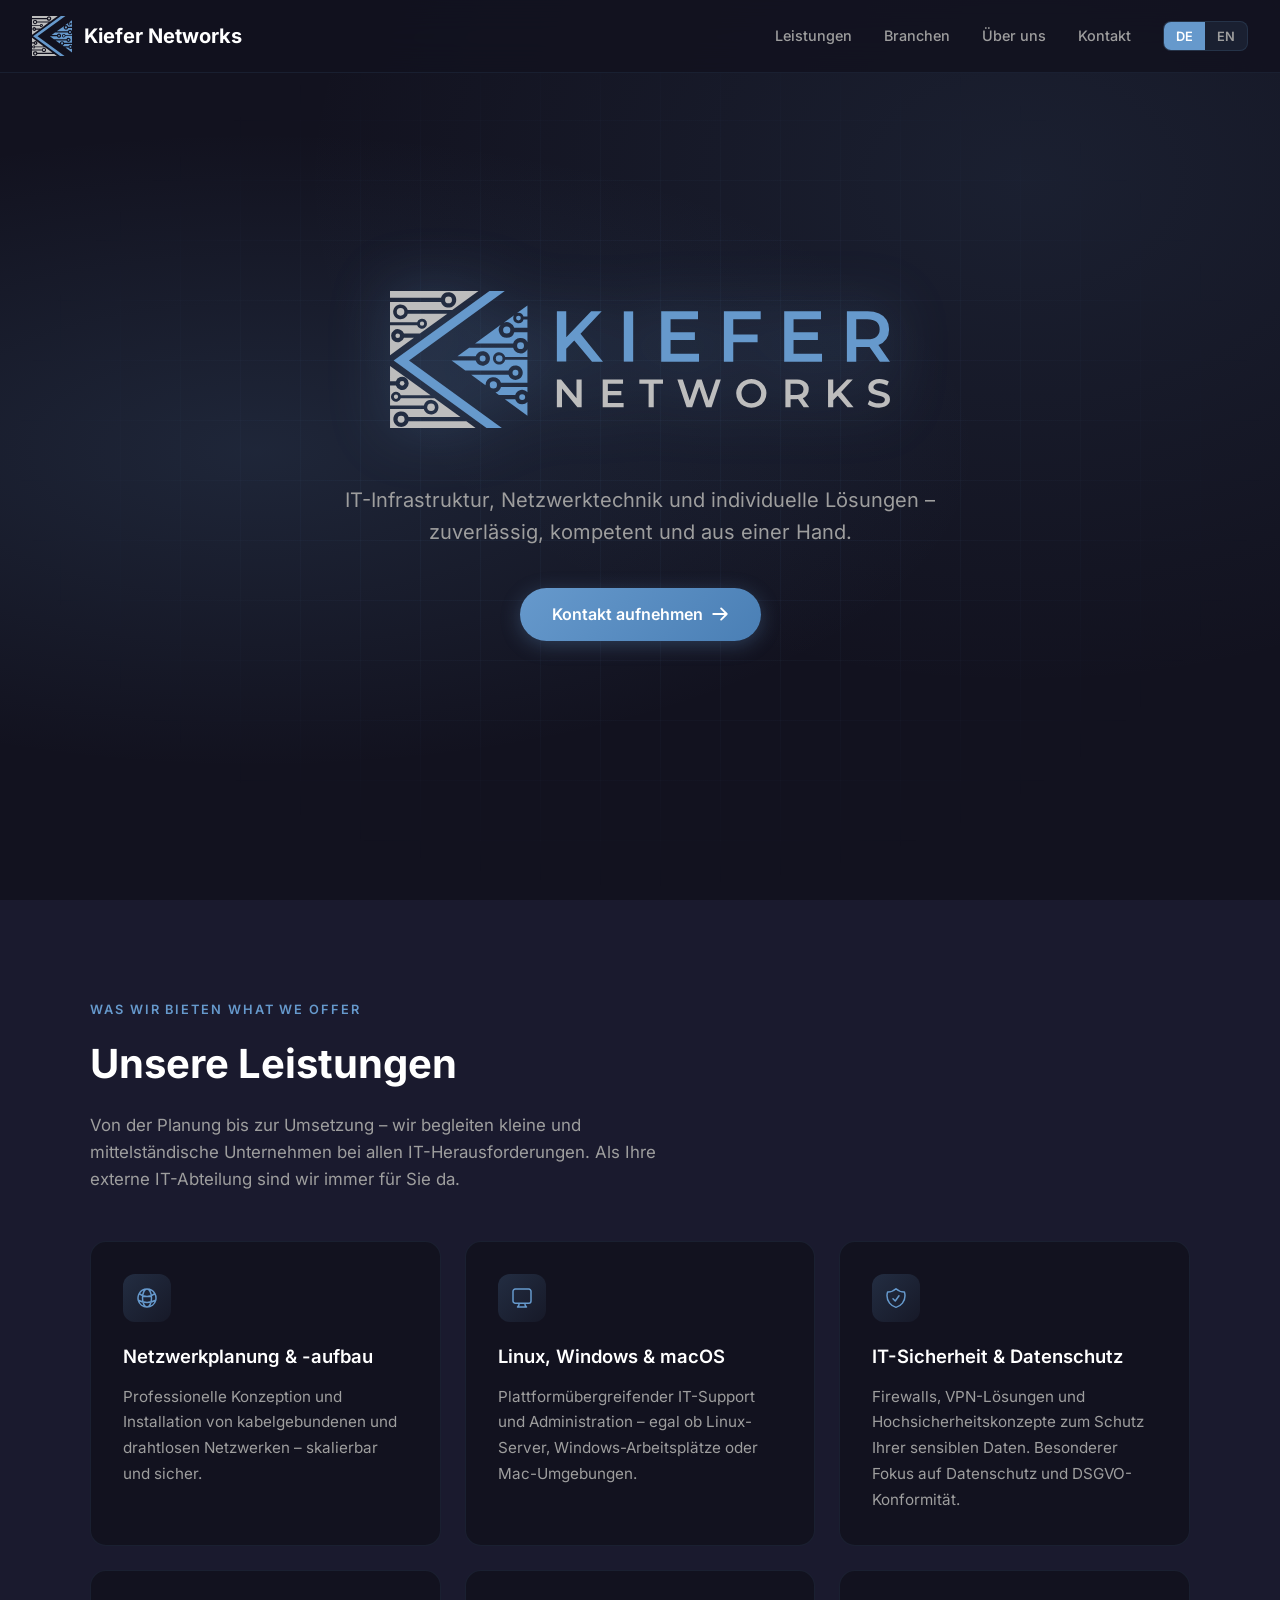
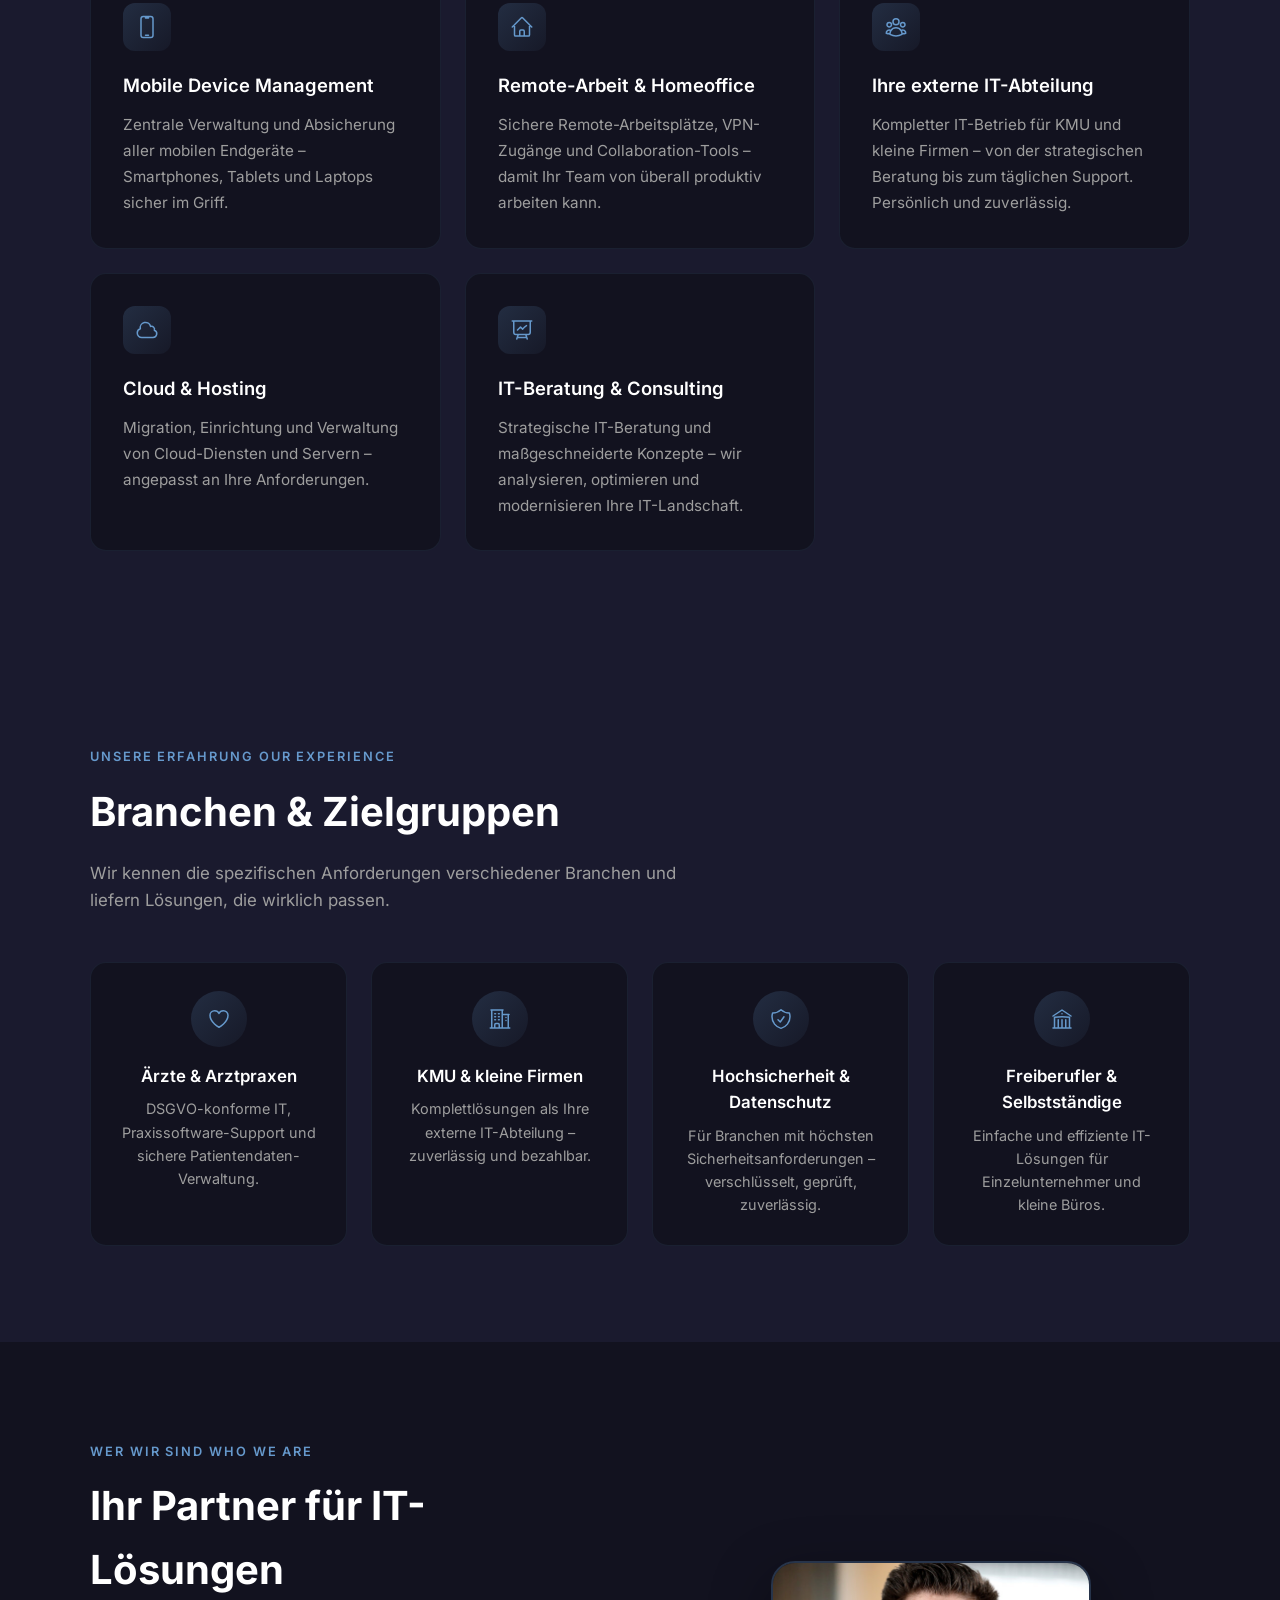
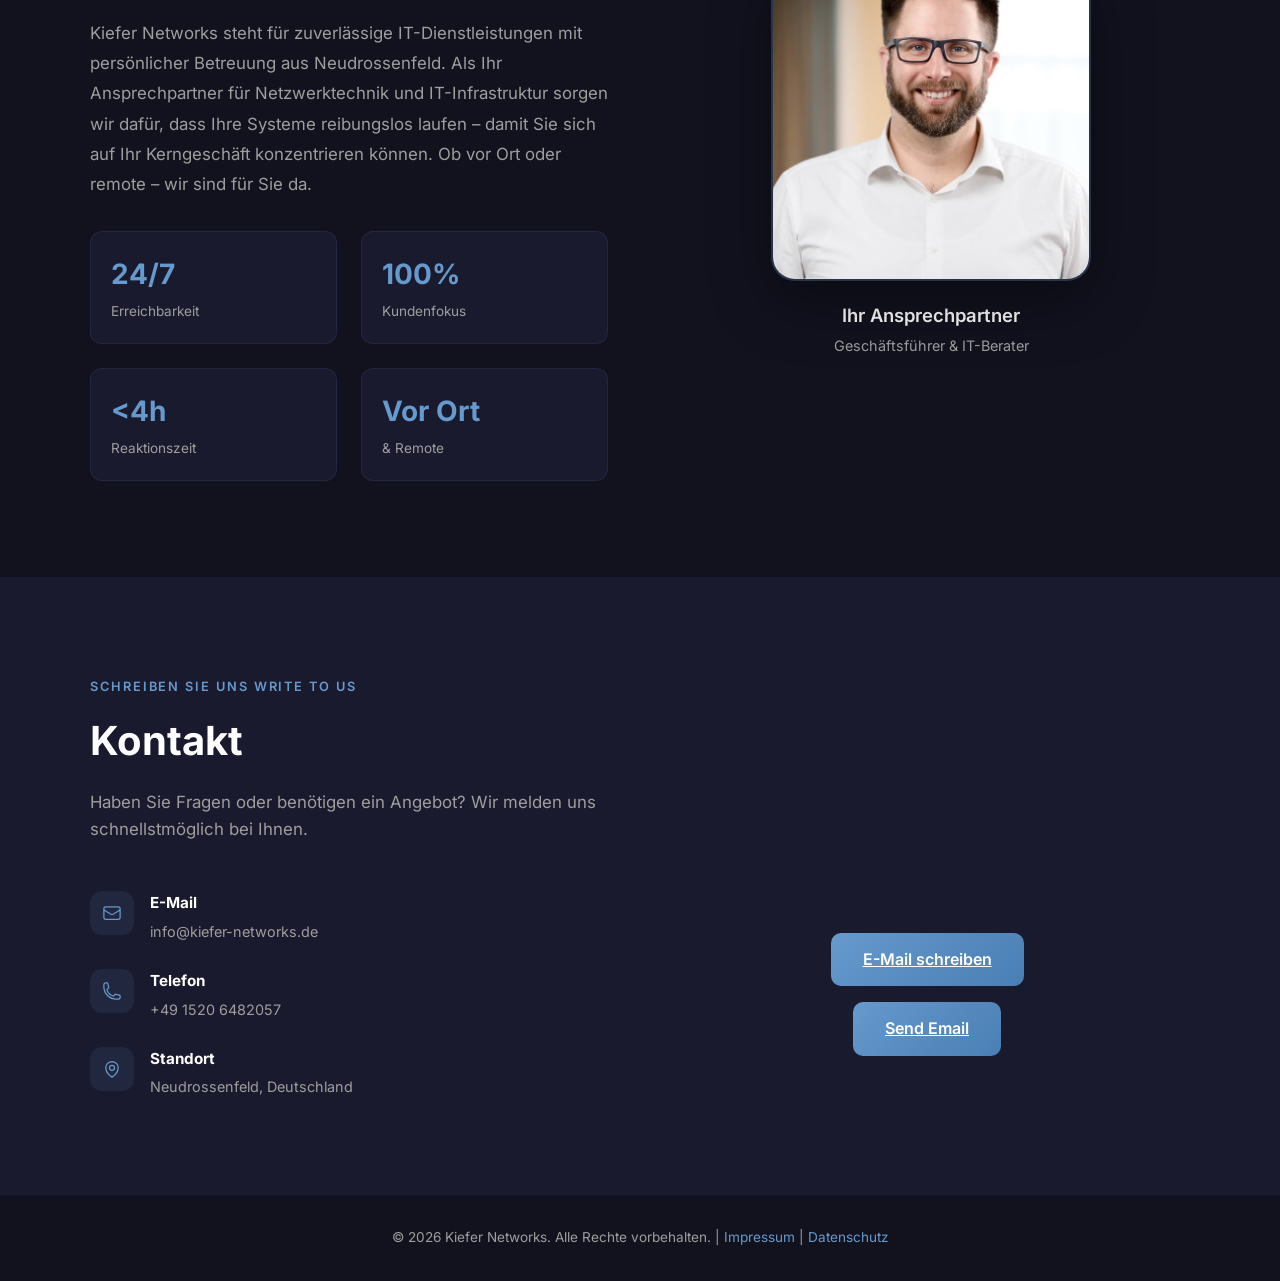
==== commit 69b6fc6c: "Replace fake contact form with mailto link - Remove non-functional form (had no backend) - Replace w" ====
--- a/index.html
+++ b/index.html
@@ -985,32 +985,10 @@
                     </div>
                 </div>
 
-                <form class="contact-form reveal" onsubmit="event.preventDefault(); this.querySelector('.btn-submit').textContent = document.documentElement.lang === 'en' ? 'Thank you!' : 'Vielen Dank!'; setTimeout(function() { this.reset(); }.bind(this), 2000);">
-                    <div class="form-row">
-                        <div class="form-group">
-                            <label for="name">Name</label>
-                            <input type="text" id="name" name="name" placeholder="Name" required>
-                        </div>
-                        <div class="form-group">
-                            <label for="email">E-Mail</label>
-                            <input type="email" id="email" name="email" placeholder="ihre@email.de" required>
-                        </div>
-                    </div>
-                    <div class="form-group">
-                        <label for="subject" data-lang-de>Betreff</label>
-                        <label for="subject" data-lang-en>Subject</label>
-                        <input type="text" id="subject" name="subject" data-lang-de placeholder="Worum geht es?">
-                        <input type="text" id="subject-en" name="subject" data-lang-en placeholder="What is it about?">
-                    </div>
-                    <div class="form-group">
-                        <label for="message" data-lang-de>Nachricht</label>
-                        <label for="message" data-lang-en>Message</label>
-                        <textarea id="message" name="message" data-lang-de placeholder="Ihre Nachricht..." required></textarea>
-                        <textarea id="message-en" name="message" data-lang-en placeholder="Your message..." required></textarea>
-                    </div>
-                    <button type="submit" class="btn-submit" data-lang-de>Nachricht senden</button>
-                    <button type="submit" class="btn-submit" data-lang-en>Send Message</button>
-                </form>
+                <div class="contact-form reveal" style="display: flex; align-items: center; justify-content: center;">
+                    <a href="mailto:info@kiefer-networks.de" class="btn-submit" data-lang-de style="display: inline-block; text-align: center;">E-Mail schreiben</a>
+                    <a href="mailto:info@kiefer-networks.de" class="btn-submit" data-lang-en style="display: inline-block; text-align: center;">Send Email</a>
+                </div>
             </div>
         </div>
     </section>
@@ -1094,8 +1072,8 @@
                 <h3>4. Allgemeine Datenerhebung</h3>
                 <p>Beim Besuch dieser Website werden keinerlei personenbezogene Daten automatisch erhoben oder gespeichert. Es werden keine Cookies gesetzt, kein Tracking durchgef&uuml;hrt, keine Analyse-Tools eingesetzt und keine Daten an Dritte weitergegeben.</p>
                 <p>Es werden keine externen Ressourcen geladen. Alle Inhalte, Schriften und Medien werden ausschlie&szlig;lich vom eigenen Server ausgeliefert.</p>
-                <h3>5. Kontaktformular</h3>
-                <p>Wenn Sie das Kontaktformular auf dieser Website nutzen, werden die von Ihnen eingegebenen Daten (z.&nbsp;B. Name, E-Mail-Adresse, Nachricht) ausschlie&szlig;lich zum Zweck der Bearbeitung Ihrer Anfrage verarbeitet. Diese Daten werden nicht gespeichert, nicht weitergegeben und nach Abschluss der Kommunikation nicht weiter genutzt.</p>
+                <h3>5. Kontaktaufnahme</h3>
+                <p>Wenn Sie uns per E-Mail oder Telefon kontaktieren, werden Ihre Angaben ausschlie&szlig;lich zum Zweck der Bearbeitung Ihrer Anfrage verarbeitet. Diese Daten werden nicht weitergegeben und nach Abschluss der Kommunikation nicht weiter genutzt.</p>
                 <p>Rechtsgrundlage f&uuml;r die Verarbeitung ist Art. 6 Abs. 1 lit. b DSGVO (Vertragsanbahnung bzw. Erf&uuml;llung einer Anfrage).</p>
                 <h3>6. Ihre Rechte</h3>
                 <p>Sie haben gegen&uuml;ber mir folgende Rechte hinsichtlich Ihrer personenbezogenen Daten:</p>
@@ -1127,8 +1105,8 @@
                 <h3>4. General Data Collection</h3>
                 <p>No personal data is automatically collected or stored when visiting this website. No cookies are set, no tracking is performed, no analytics tools are used, and no data is shared with third parties.</p>
                 <p>No external resources are loaded. All content, fonts, and media are served exclusively from our own server.</p>
-                <h3>5. Contact Form</h3>
-                <p>If you use the contact form on this website, the data you enter (e.g. name, email address, message) will be processed solely for the purpose of handling your enquiry. This data is not stored, not shared, and not used further after the communication is concluded.</p>
+                <h3>5. Contact</h3>
+                <p>If you contact us by email or phone, your details will be processed solely for the purpose of handling your enquiry. This data is not shared and not used further after the communication is concluded.</p>
                 <p>The legal basis for processing is Art. 6(1)(b) GDPR (contract initiation or fulfilment of a request).</p>
                 <h3>6. Your Rights</h3>
                 <p>You have the following rights regarding your personal data:</p>
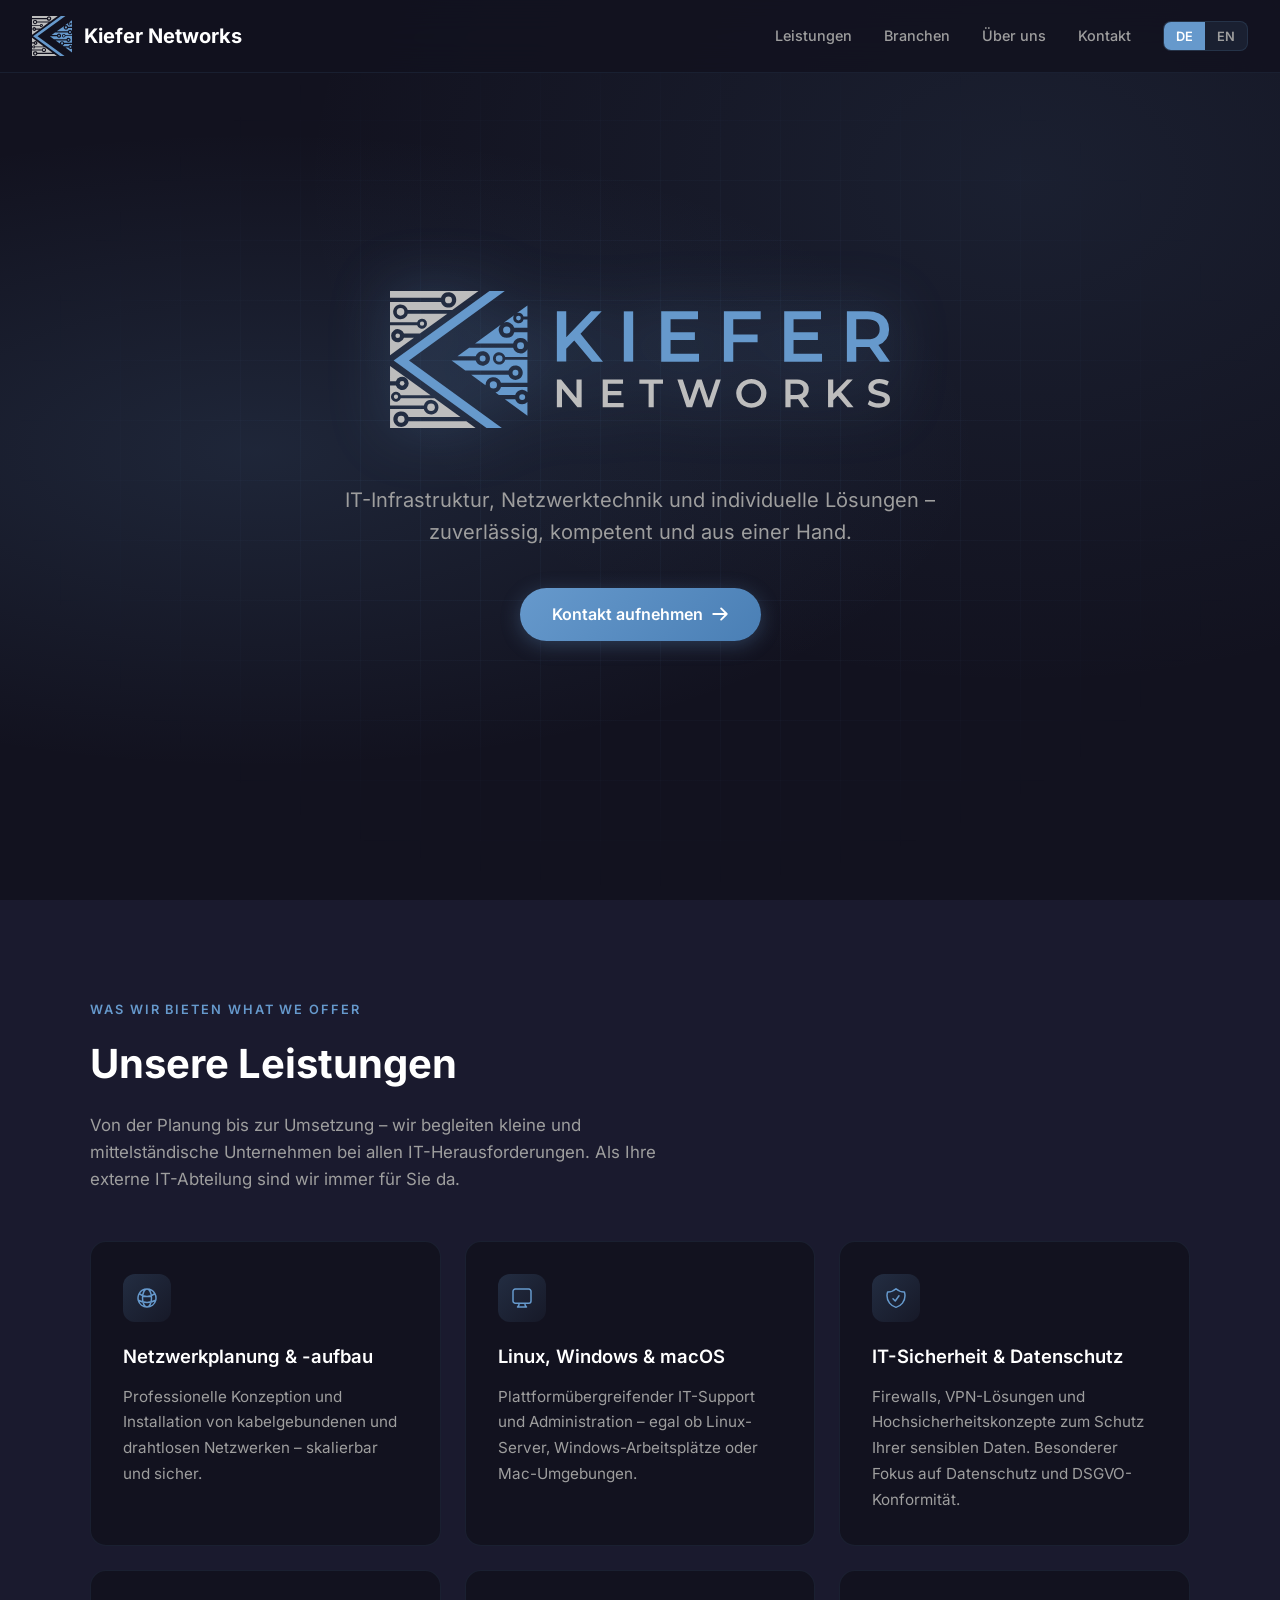
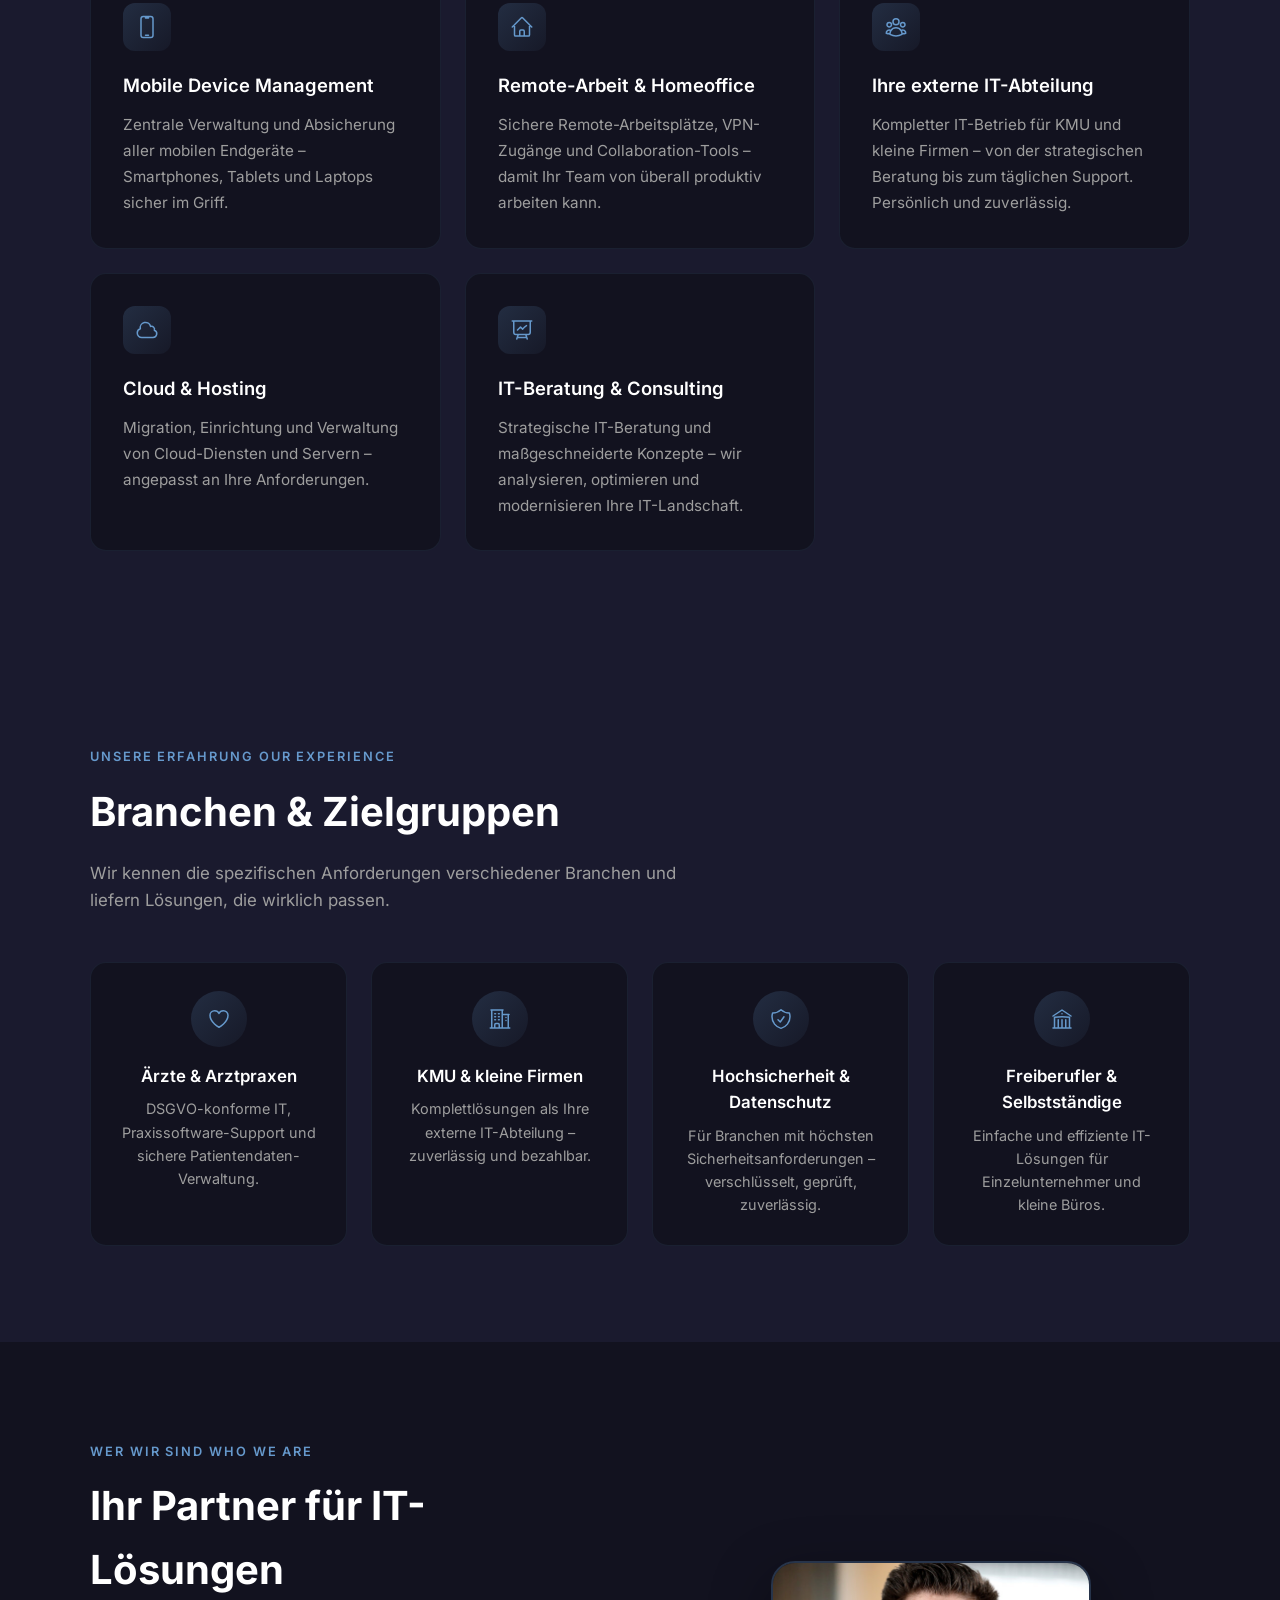
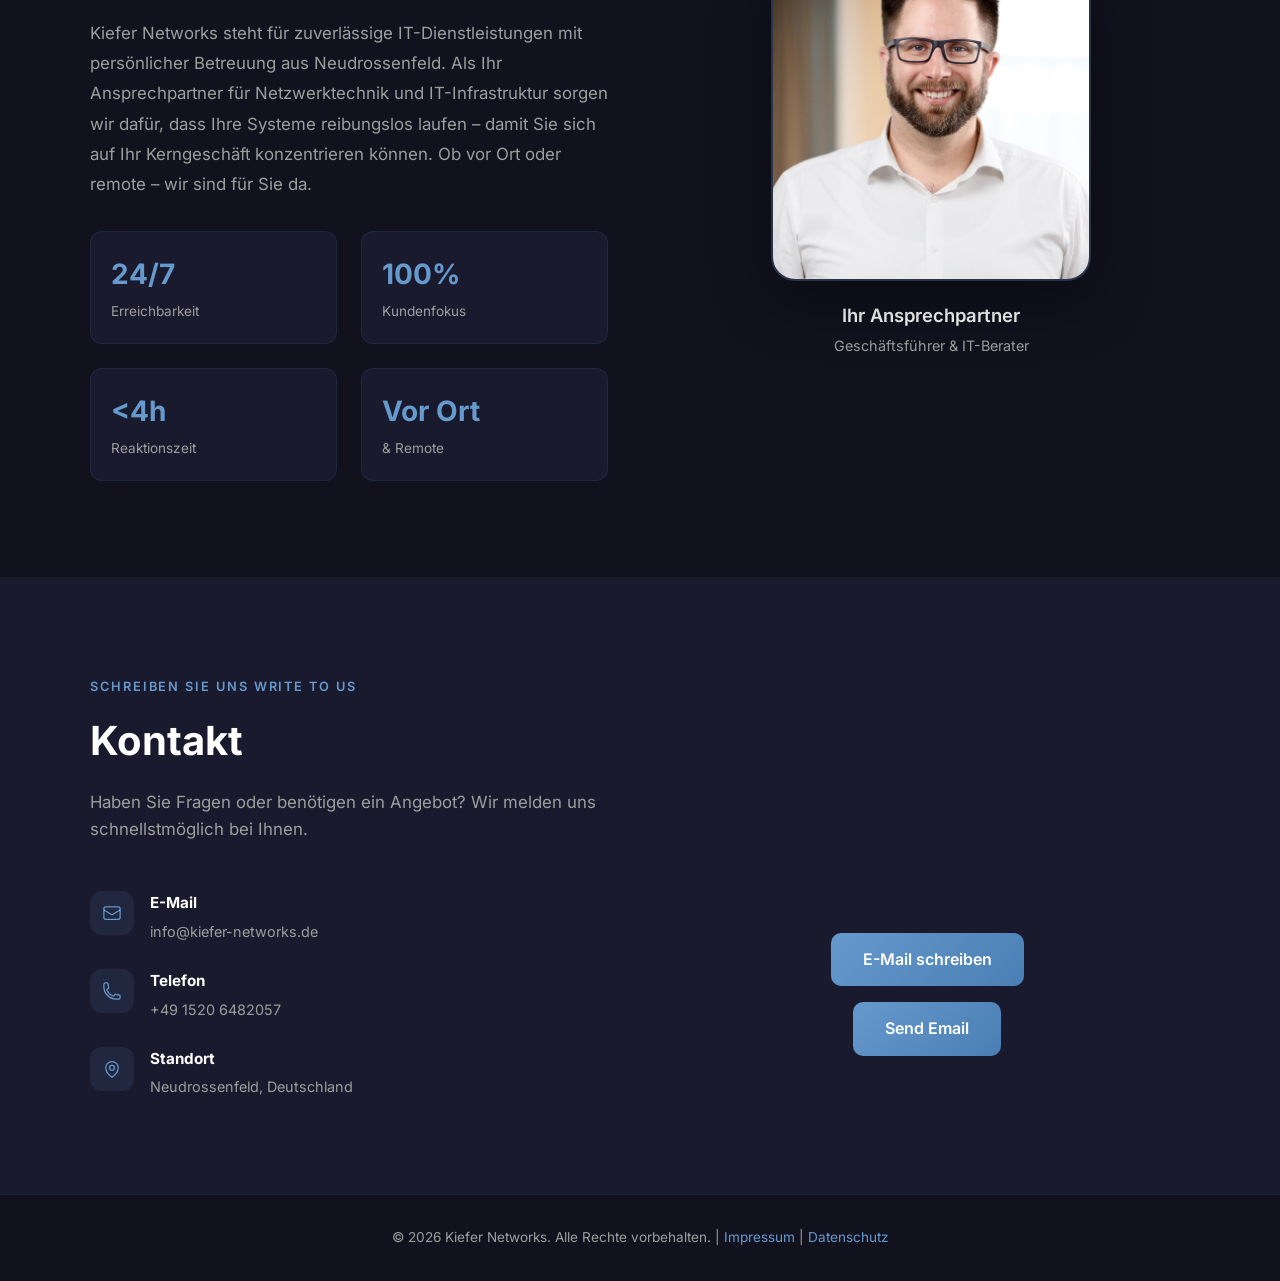
==== commit cebd04e3: "Fix mailto buttons: remove inline style overriding language toggle" ====
--- a/index.html
+++ b/index.html
@@ -513,6 +513,7 @@
         }
 
         .btn-submit {
+            display: inline-block;
             padding: 0.875rem 2rem;
             background: linear-gradient(135deg, var(--blue), var(--blue-dark));
             color: #fff;
@@ -522,6 +523,8 @@
             font-size: 1rem;
             font-weight: 600;
             cursor: pointer;
+            text-decoration: none;
+            text-align: center;
             transition: transform 0.3s, box-shadow 0.3s;
         }
 
@@ -986,8 +989,8 @@
                 </div>
 
                 <div class="contact-form reveal" style="display: flex; align-items: center; justify-content: center;">
-                    <a href="mailto:info@kiefer-networks.de" class="btn-submit" data-lang-de style="display: inline-block; text-align: center;">E-Mail schreiben</a>
-                    <a href="mailto:info@kiefer-networks.de" class="btn-submit" data-lang-en style="display: inline-block; text-align: center;">Send Email</a>
+                    <a href="mailto:info@kiefer-networks.de" class="btn-submit" data-lang-de>E-Mail schreiben</a>
+                    <a href="mailto:info@kiefer-networks.de" class="btn-submit" data-lang-en>Send Email</a>
                 </div>
             </div>
         </div>
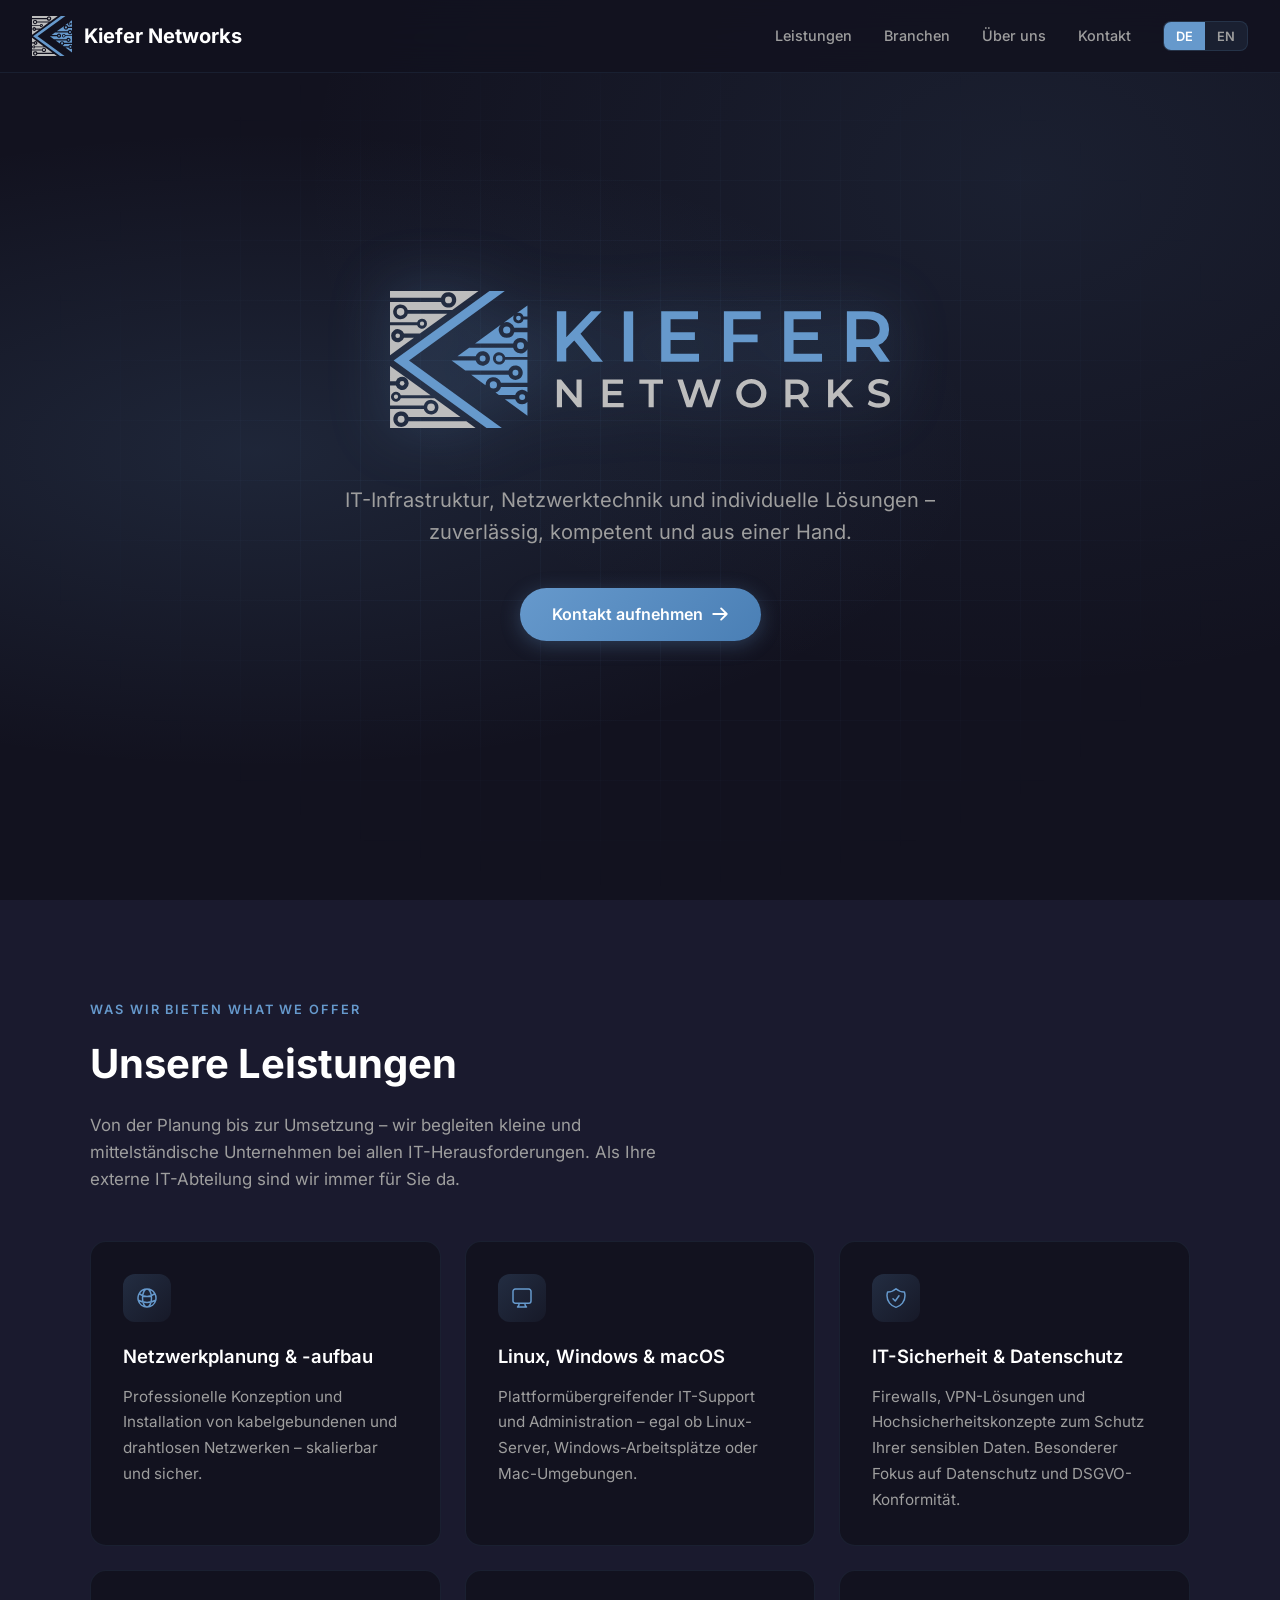
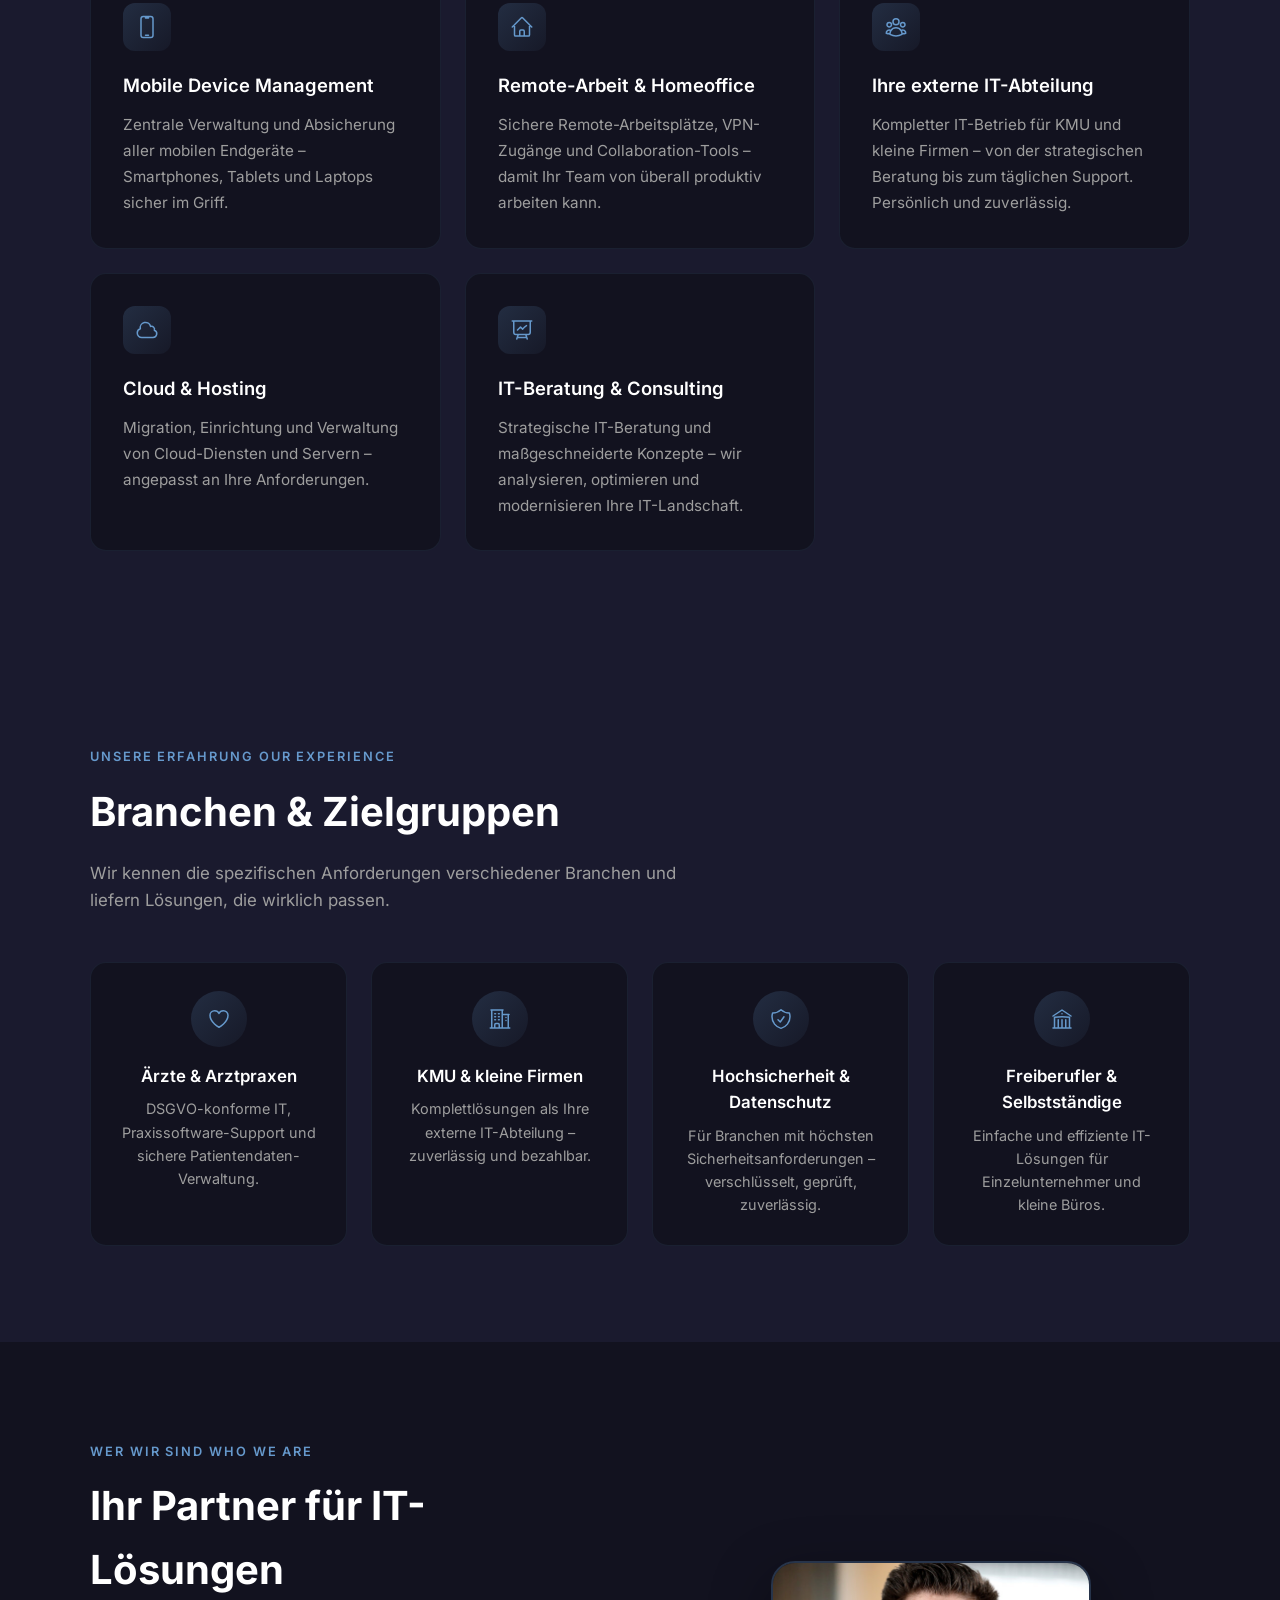
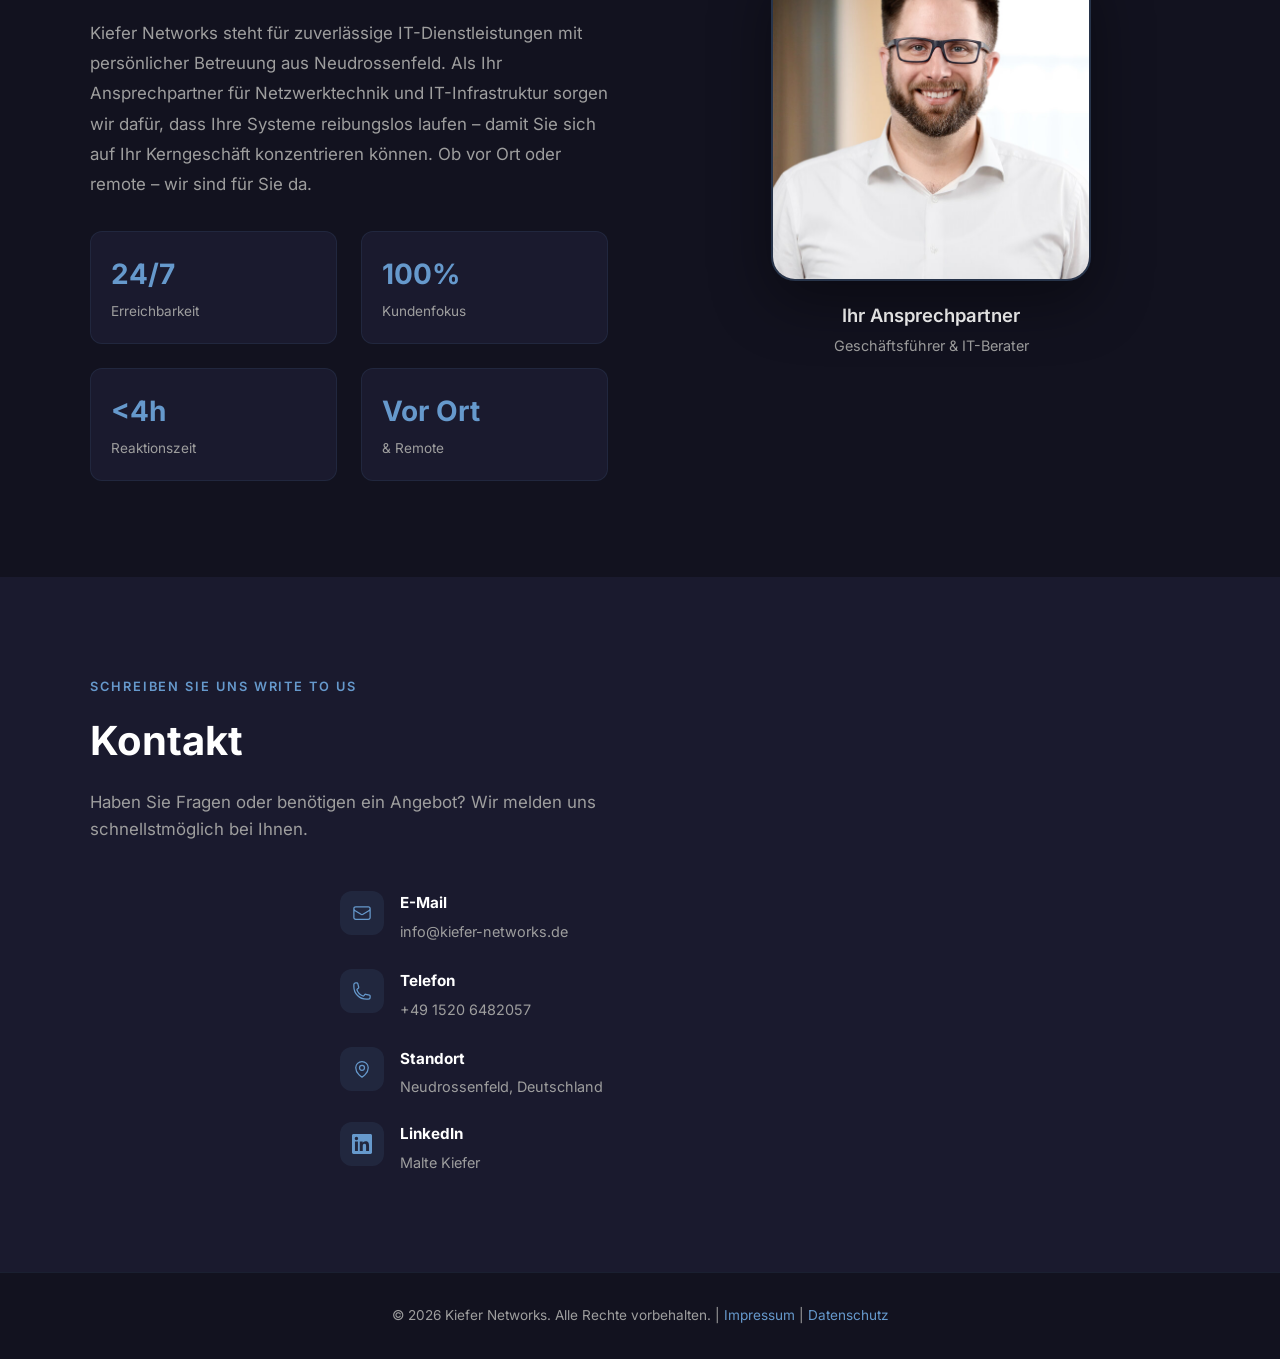
==== commit 84f870a3: "Replace contact form with contact info list, add LinkedIn" ====
--- a/index.html
+++ b/index.html
@@ -955,42 +955,44 @@
             <p class="section-desc reveal" data-lang-de>Haben Sie Fragen oder ben&ouml;tigen ein Angebot? Wir melden uns schnellstm&ouml;glich bei Ihnen.</p>
             <p class="section-desc reveal" data-lang-en>Have questions or need a quote? We will get back to you as soon as possible.</p>
 
-            <div class="contact-grid">
-                <div class="contact-info reveal">
-                    <div class="contact-item">
-                        <div class="contact-item-icon">
-                            <svg xmlns="http://www.w3.org/2000/svg" width="20" height="20" fill="none" viewBox="0 0 24 24" stroke="currentColor" stroke-width="1.5"><path stroke-linecap="round" stroke-linejoin="round" d="M21.75 6.75v10.5a2.25 2.25 0 01-2.25 2.25h-15a2.25 2.25 0 01-2.25-2.25V6.75m19.5 0A2.25 2.25 0 0019.5 4.5h-15a2.25 2.25 0 00-2.25 2.25m19.5 0v.243a2.25 2.25 0 01-1.07 1.916l-7.5 4.615a2.25 2.25 0 01-2.36 0L3.32 8.91a2.25 2.25 0 01-1.07-1.916V6.75"/></svg>
-                        </div>
-                        <div>
-                            <h4>E-Mail</h4>
-                            <a href="mailto:info@kiefer-networks.de">info@kiefer-networks.de</a>
-                        </div>
-                    </div>
-                    <div class="contact-item">
-                        <div class="contact-item-icon">
-                            <svg xmlns="http://www.w3.org/2000/svg" width="20" height="20" fill="none" viewBox="0 0 24 24" stroke="currentColor" stroke-width="1.5"><path stroke-linecap="round" stroke-linejoin="round" d="M2.25 6.75c0 8.284 6.716 15 15 15h2.25a2.25 2.25 0 002.25-2.25v-1.372c0-.516-.351-.966-.852-1.091l-4.423-1.106c-.44-.11-.902.055-1.173.417l-.97 1.293c-.282.376-.769.542-1.21.38a12.035 12.035 0 01-7.143-7.143c-.162-.441.004-.928.38-1.21l1.293-.97c.363-.271.527-.734.417-1.173L6.963 3.102a1.125 1.125 0 00-1.091-.852H4.5A2.25 2.25 0 002.25 4.5v2.25z"/></svg>
-                        </div>
-                        <div>
-                            <h4 data-lang-de>Telefon</h4>
-                            <h4 data-lang-en>Phone</h4>
-                            <a href="tel:+4915206482057">+49 1520 6482057</a>
-                        </div>
-                    </div>
-                    <div class="contact-item">
-                        <div class="contact-item-icon">
-                            <svg xmlns="http://www.w3.org/2000/svg" width="20" height="20" fill="none" viewBox="0 0 24 24" stroke="currentColor" stroke-width="1.5"><path stroke-linecap="round" stroke-linejoin="round" d="M15 10.5a3 3 0 11-6 0 3 3 0 016 0z"/><path stroke-linecap="round" stroke-linejoin="round" d="M19.5 10.5c0 7.142-7.5 11.25-7.5 11.25S4.5 17.642 4.5 10.5a7.5 7.5 0 1115 0z"/></svg>
-                        </div>
-                        <div>
-                            <h4 data-lang-de>Standort</h4>
-                            <h4 data-lang-en>Location</h4>
-                            <p>Neudrossenfeld, Deutschland</p>
-                        </div>
-                    </div>
-                </div>
-
-                <div class="contact-form reveal" style="display: flex; align-items: center; justify-content: center;">
-                    <a href="mailto:info@kiefer-networks.de" class="btn-submit" data-lang-de>E-Mail schreiben</a>
-                    <a href="mailto:info@kiefer-networks.de" class="btn-submit" data-lang-en>Send Email</a>
+            <div class="contact-info reveal" style="max-width: 600px; margin: 0 auto;">
+                <div class="contact-item">
+                    <div class="contact-item-icon">
+                        <svg xmlns="http://www.w3.org/2000/svg" width="20" height="20" fill="none" viewBox="0 0 24 24" stroke="currentColor" stroke-width="1.5"><path stroke-linecap="round" stroke-linejoin="round" d="M21.75 6.75v10.5a2.25 2.25 0 01-2.25 2.25h-15a2.25 2.25 0 01-2.25-2.25V6.75m19.5 0A2.25 2.25 0 0019.5 4.5h-15a2.25 2.25 0 00-2.25 2.25m19.5 0v.243a2.25 2.25 0 01-1.07 1.916l-7.5 4.615a2.25 2.25 0 01-2.36 0L3.32 8.91a2.25 2.25 0 01-1.07-1.916V6.75"/></svg>
+                    </div>
+                    <div>
+                        <h4>E-Mail</h4>
+                        <a href="mailto:info@kiefer-networks.de">info@kiefer-networks.de</a>
+                    </div>
+                </div>
+                <div class="contact-item">
+                    <div class="contact-item-icon">
+                        <svg xmlns="http://www.w3.org/2000/svg" width="20" height="20" fill="none" viewBox="0 0 24 24" stroke="currentColor" stroke-width="1.5"><path stroke-linecap="round" stroke-linejoin="round" d="M2.25 6.75c0 8.284 6.716 15 15 15h2.25a2.25 2.25 0 002.25-2.25v-1.372c0-.516-.351-.966-.852-1.091l-4.423-1.106c-.44-.11-.902.055-1.173.417l-.97 1.293c-.282.376-.769.542-1.21.38a12.035 12.035 0 01-7.143-7.143c-.162-.441.004-.928.38-1.21l1.293-.97c.363-.271.527-.734.417-1.173L6.963 3.102a1.125 1.125 0 00-1.091-.852H4.5A2.25 2.25 0 002.25 4.5v2.25z"/></svg>
+                    </div>
+                    <div>
+                        <h4 data-lang-de>Telefon</h4>
+                        <h4 data-lang-en>Phone</h4>
+                        <a href="tel:+4915206482057">+49 1520 6482057</a>
+                    </div>
+                </div>
+                <div class="contact-item">
+                    <div class="contact-item-icon">
+                        <svg xmlns="http://www.w3.org/2000/svg" width="20" height="20" fill="none" viewBox="0 0 24 24" stroke="currentColor" stroke-width="1.5"><path stroke-linecap="round" stroke-linejoin="round" d="M15 10.5a3 3 0 11-6 0 3 3 0 016 0z"/><path stroke-linecap="round" stroke-linejoin="round" d="M19.5 10.5c0 7.142-7.5 11.25-7.5 11.25S4.5 17.642 4.5 10.5a7.5 7.5 0 1115 0z"/></svg>
+                    </div>
+                    <div>
+                        <h4 data-lang-de>Standort</h4>
+                        <h4 data-lang-en>Location</h4>
+                        <p>Neudrossenfeld, Deutschland</p>
+                    </div>
+                </div>
+                <div class="contact-item">
+                    <div class="contact-item-icon">
+                        <svg xmlns="http://www.w3.org/2000/svg" width="20" height="20" fill="currentColor" viewBox="0 0 24 24"><path d="M20.447 20.452h-3.554v-5.569c0-1.328-.027-3.037-1.852-3.037-1.853 0-2.136 1.445-2.136 2.939v5.667H9.351V9h3.414v1.561h.046c.477-.9 1.637-1.85 3.37-1.85 3.601 0 4.267 2.37 4.267 5.455v6.286zM5.337 7.433a2.062 2.062 0 01-2.063-2.065 2.064 2.064 0 112.063 2.065zm1.782 13.019H3.555V9h3.564v11.452zM22.225 0H1.771C.792 0 0 .774 0 1.729v20.542C0 23.227.792 24 1.771 24h20.451C23.2 24 24 23.227 24 22.271V1.729C24 .774 23.2 0 22.222 0h.003z"/></svg>
+                    </div>
+                    <div>
+                        <h4>LinkedIn</h4>
+                        <a href="https://www.linkedin.com/in/maltekiefer" target="_blank" rel="noopener">Malte Kiefer</a>
+                    </div>
                 </div>
             </div>
         </div>
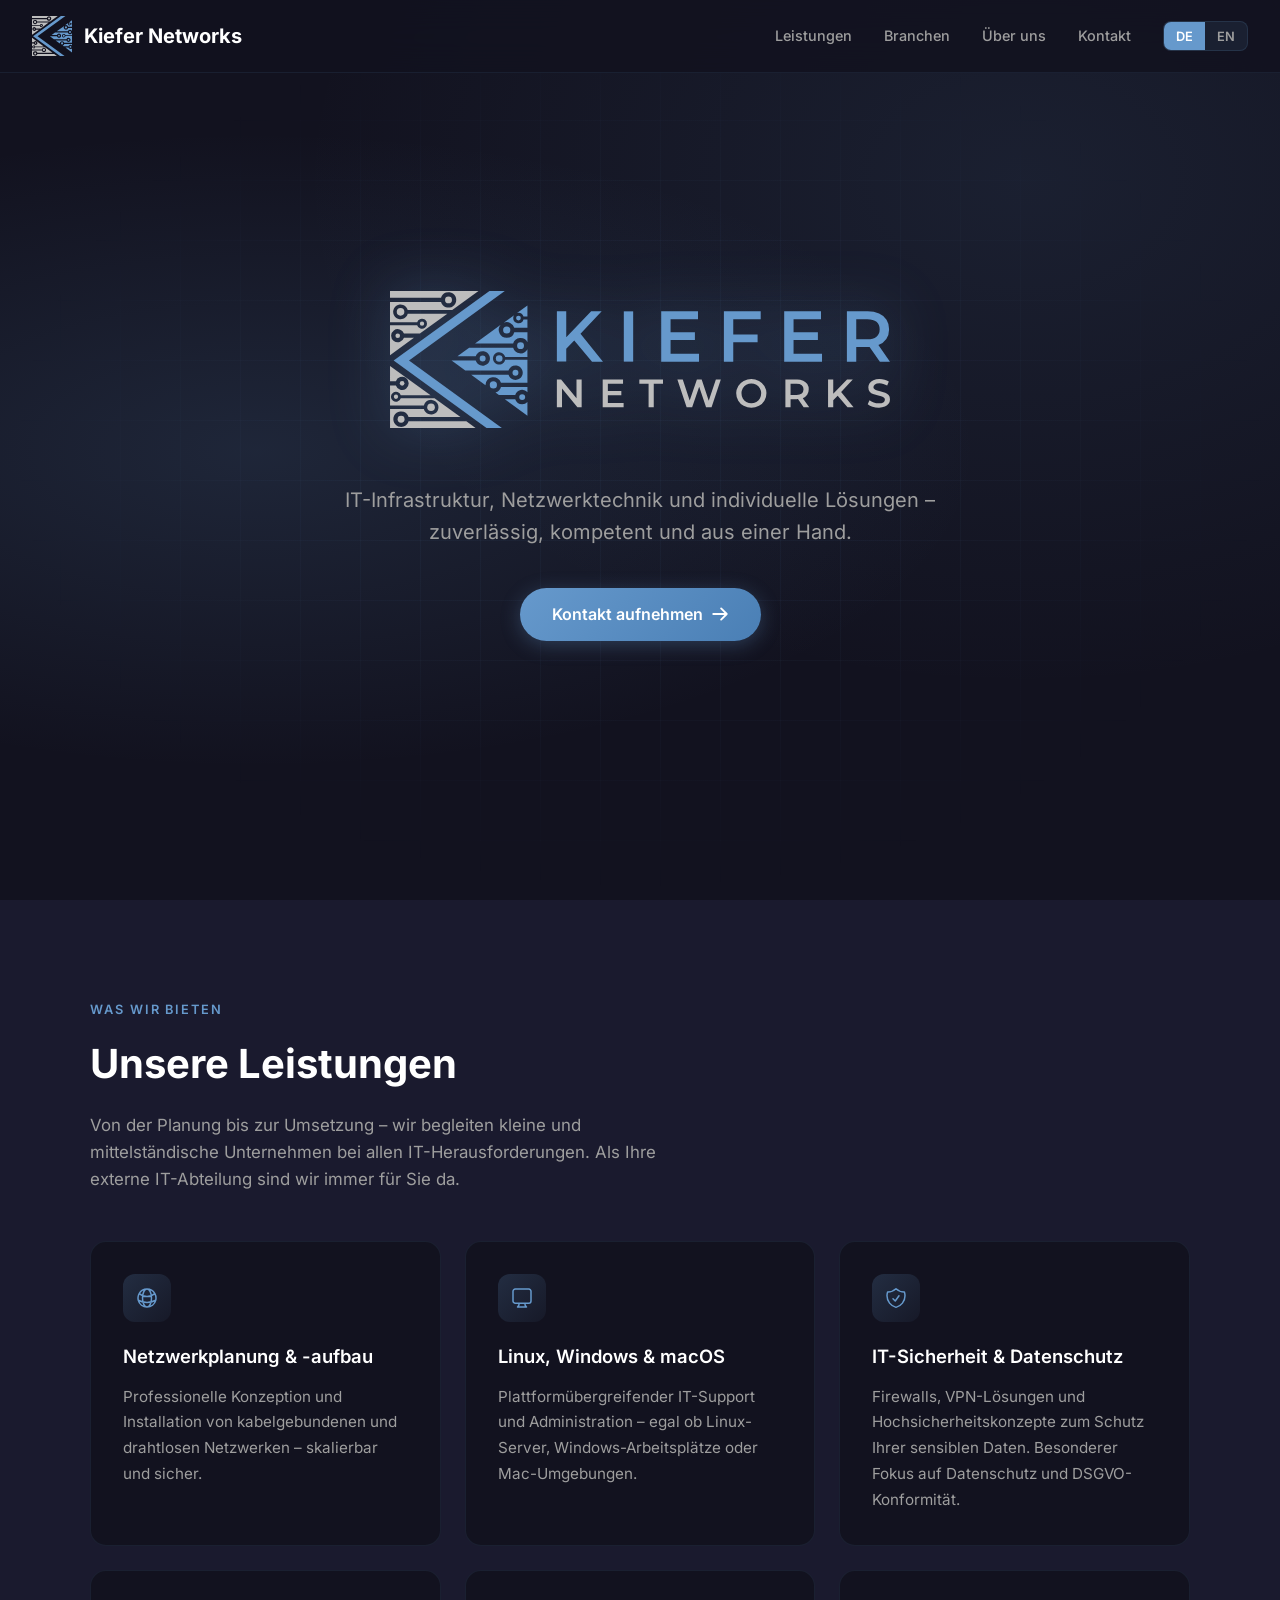
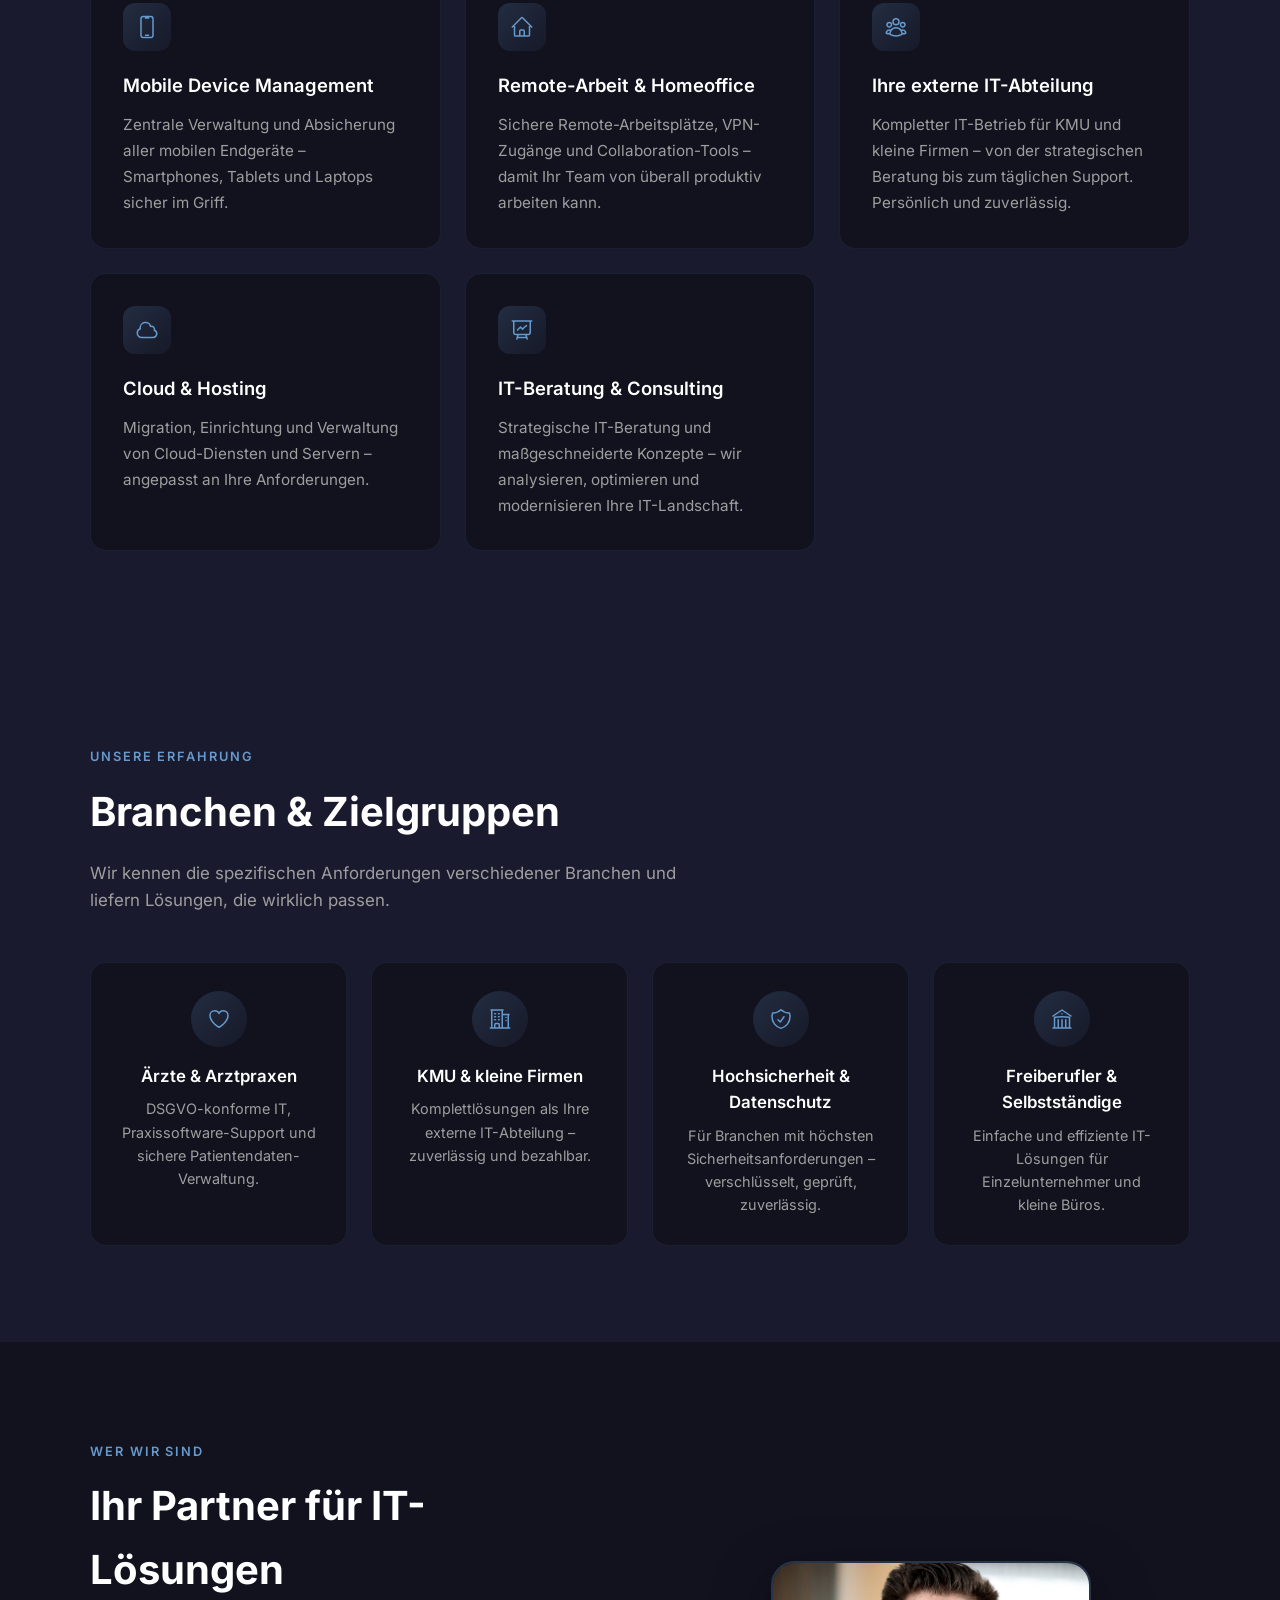
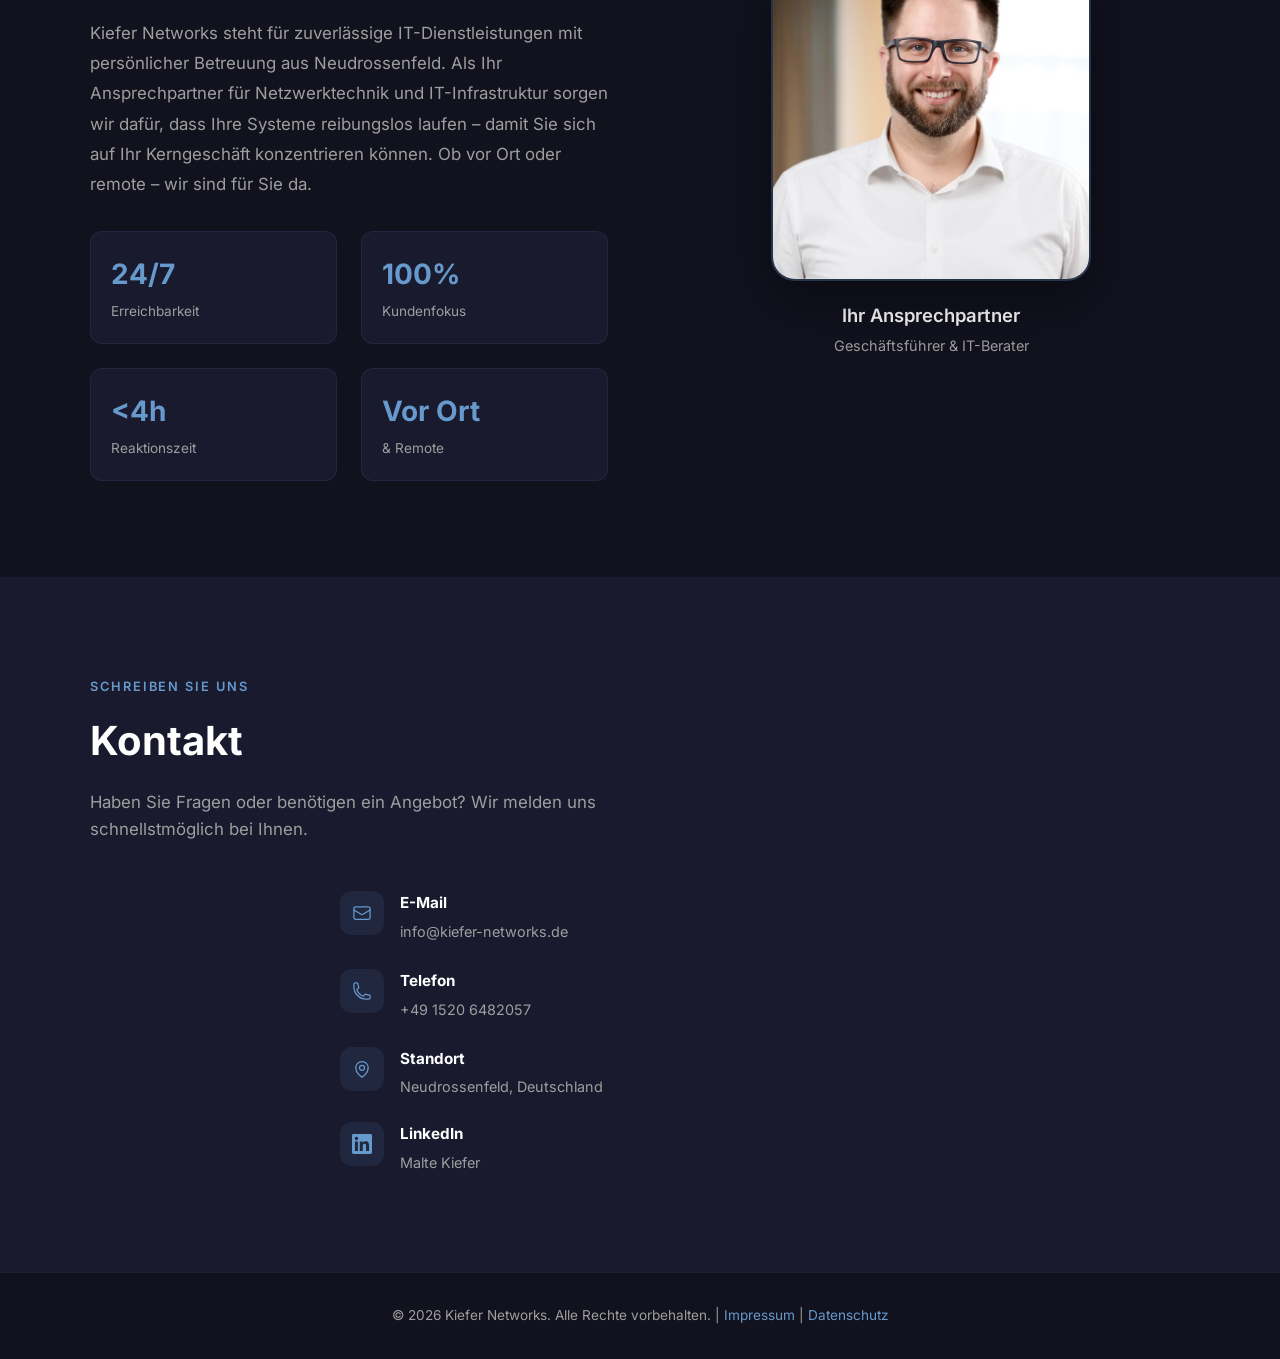
==== commit 25c08c93: "Fix i18n display bug: use :lang() selectors instead of revert display:revert restores browser defaul" ====
--- a/index.html
+++ b/index.html
@@ -38,9 +38,8 @@
         }
 
         /* ---- I18N: hide inactive language ---- */
-        [data-lang-en] { display: none; }
-        html[lang="en"] [data-lang-de] { display: none; }
-        html[lang="en"] [data-lang-en] { display: revert; }
+        :lang(de) [data-lang-en] { display: none !important; }
+        :lang(en) [data-lang-de] { display: none !important; }
 
         /* ---- NAV ---- */
         nav {
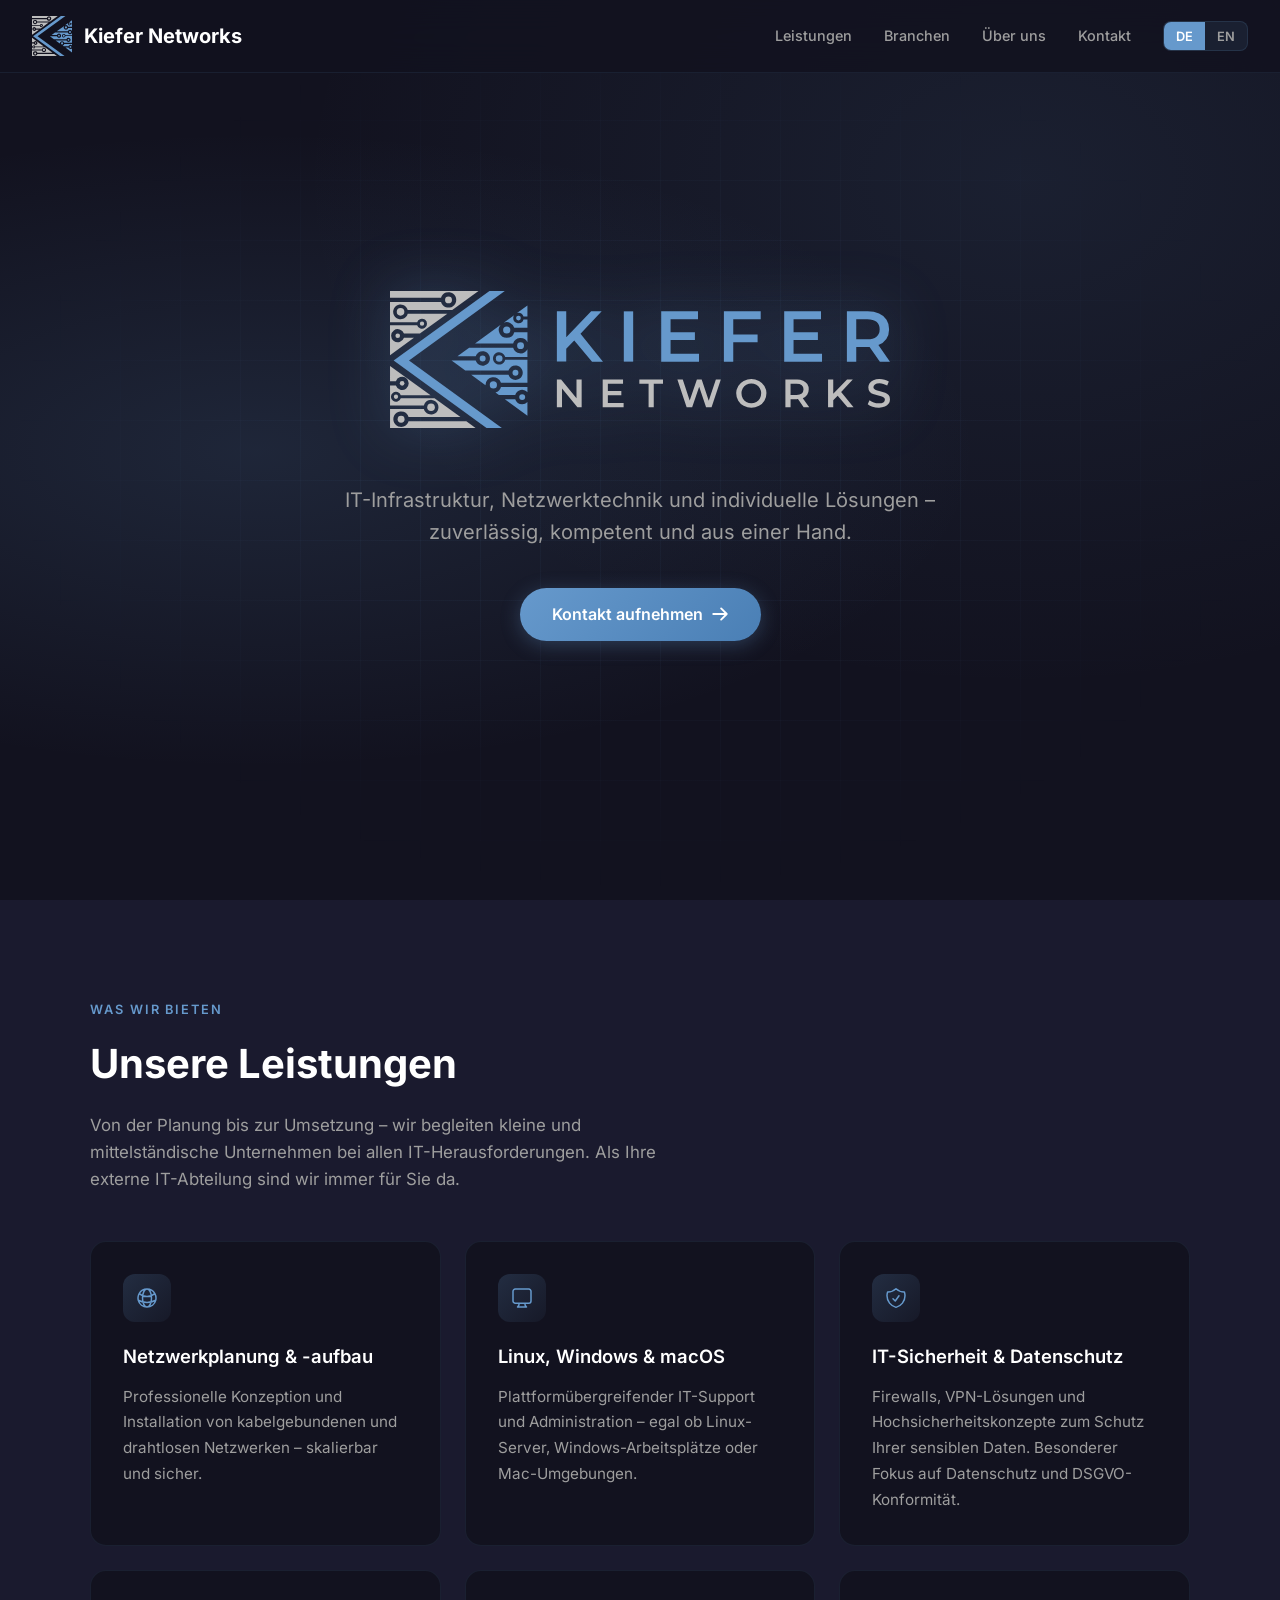
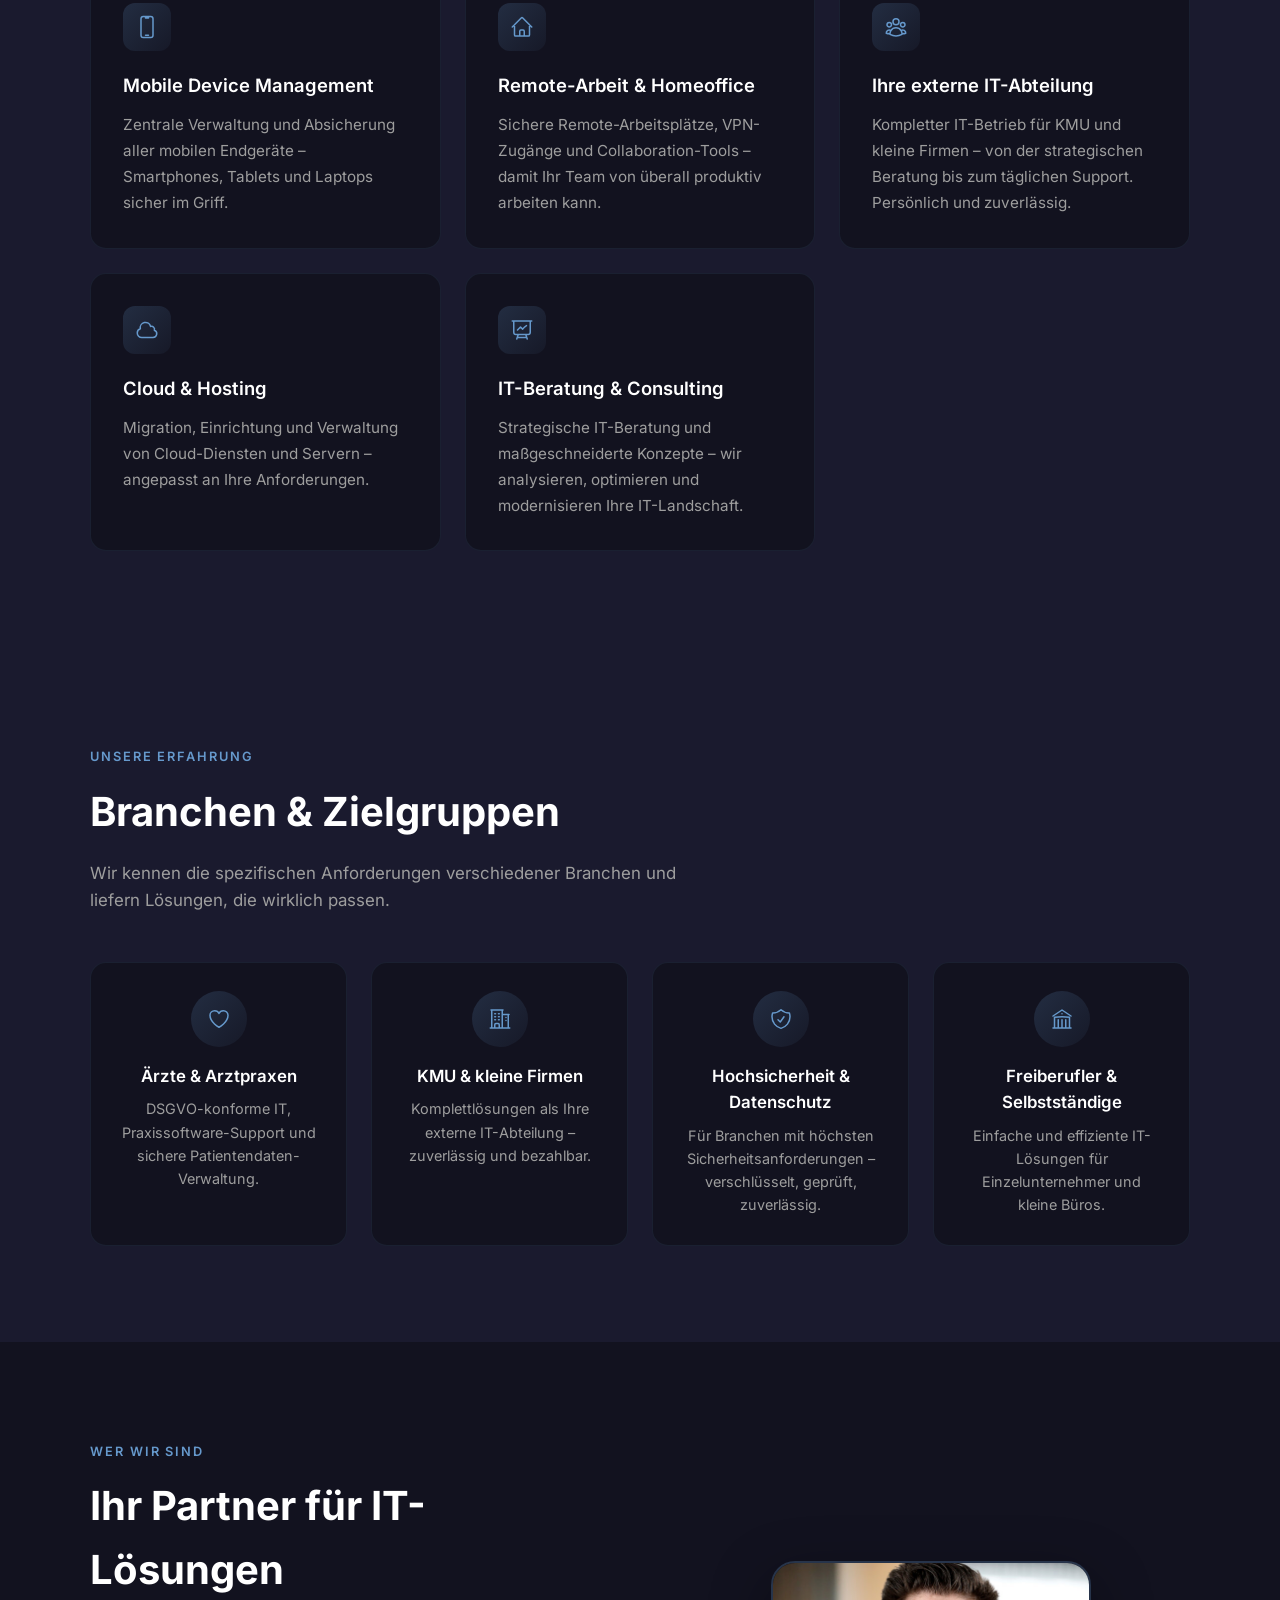
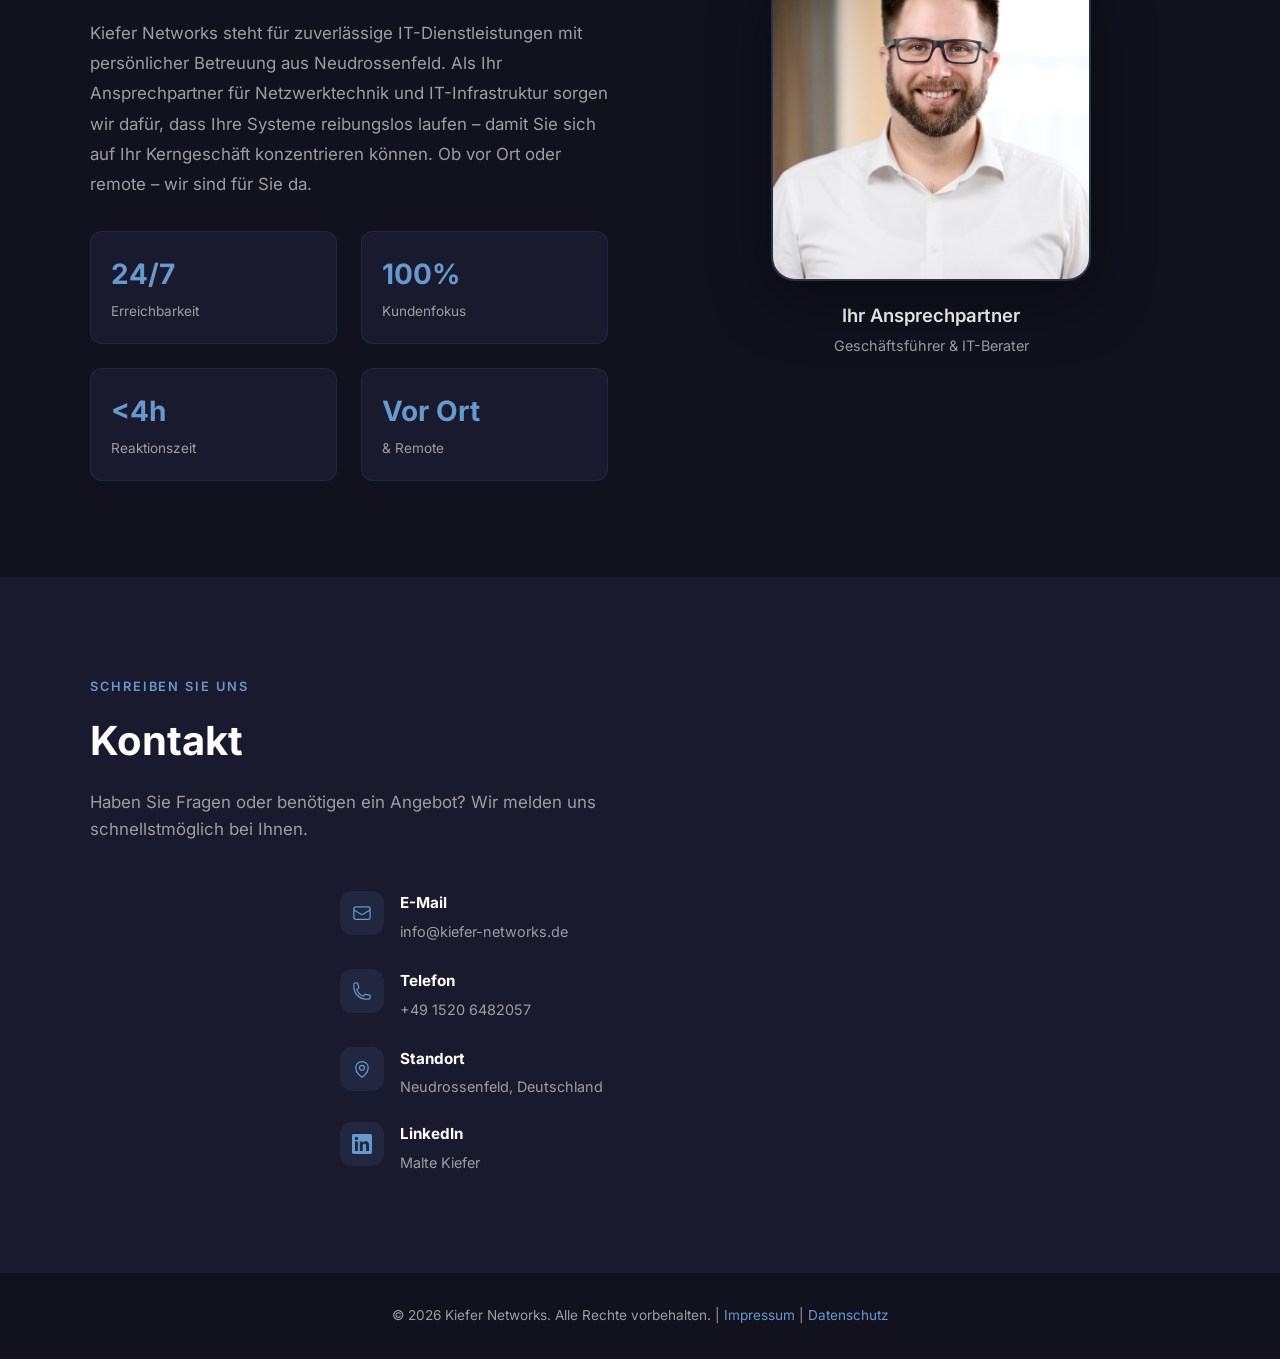
==== commit 03a8a0b3: "Fix accessibility, no-JS fallback and outdated legal references The review found that most content a" ====
--- a/index.html
+++ b/index.html
@@ -3,12 +3,13 @@
 <head>
     <meta charset="UTF-8">
     <meta name="viewport" content="width=device-width, initial-scale=1.0">
+    <!-- GitHub Pages cannot send response headers, so the policy has to live here -->
+    <meta http-equiv="Content-Security-Policy" content="default-src 'self'; script-src 'self'; style-src 'self' 'unsafe-inline'; img-src 'self'; font-src 'self'; object-src 'none'; base-uri 'none'; form-action 'none'">
     <title>Kiefer Networks &ndash; IT-Dienstleistungen &amp; Netzwerktechnik</title>
     <meta name="description" content="Kiefer Networks &ndash; Ihr Partner für IT-Infrastruktur, Netzwerktechnik und professionelle IT-Lösungen in Neudrossenfeld und Umgebung.">
     <link rel="icon" type="image/svg+xml" href="assets/logo.svg">
     <style>
         /* ---- LOCAL FONTS ---- */
-        @font-face { font-family: 'Inter'; font-style: normal; font-weight: 300; font-display: swap; src: url('assets/fonts/inter-300.ttf') format('truetype'); }
         @font-face { font-family: 'Inter'; font-style: normal; font-weight: 400; font-display: swap; src: url('assets/fonts/inter-400.ttf') format('truetype'); }
         @font-face { font-family: 'Inter'; font-style: normal; font-weight: 500; font-display: swap; src: url('assets/fonts/inter-500.ttf') format('truetype'); }
         @font-face { font-family: 'Inter'; font-style: normal; font-weight: 600; font-display: swap; src: url('assets/fonts/inter-600.ttf') format('truetype'); }
@@ -122,12 +123,12 @@
             transition: background 0.3s, color 0.3s;
         }
 
-        .lang-btn.active {
+        .lang-btn[aria-pressed="true"] {
             background: var(--blue);
             color: #fff;
         }
 
-        .lang-btn:hover:not(.active) { color: #fff; }
+        .lang-btn:hover { color: #fff; }
 
         .nav-toggle {
             display: none;
@@ -312,9 +313,10 @@
 
         .about-stats {
             display: grid;
-            grid-template-columns: 1fr 1fr;
+            grid-template-columns: repeat(2, minmax(0, 1fr));
             gap: 1.5rem;
             margin-top: 2rem;
+            hyphens: auto;
         }
 
         .stat {
@@ -343,15 +345,6 @@
             box-shadow: 0 20px 60px rgba(0, 0, 0, 0.4);
         }
 
-        .about-portrait::before {
-            content: '';
-            position: absolute; inset: -2px;
-            border-radius: 24px;
-            background: linear-gradient(135deg, var(--blue), transparent, var(--blue-dark));
-            opacity: 0.4; z-index: -1;
-            filter: blur(25px);
-        }
-
         .about-portrait img {
             width: 100%;
             height: 100%;
@@ -425,13 +418,9 @@
         /* ---- CONTACT ---- */
         #kontakt { background: var(--dark); }
 
-        .contact-grid {
-            display: grid;
-            grid-template-columns: 1fr 1fr;
-            gap: 3rem;
-        }
-
         .contact-info {
+            max-width: 600px;
+            margin: 0 auto;
             display: flex;
             flex-direction: column;
             gap: 1.5rem;
@@ -466,72 +455,6 @@
 
         .contact-item a:hover { color: var(--blue); }
 
-        .contact-form {
-            display: flex;
-            flex-direction: column;
-            gap: 1rem;
-        }
-
-        .form-group {
-            display: flex;
-            flex-direction: column;
-            gap: 0.5rem;
-        }
-
-        .form-group label {
-            font-size: 0.85rem;
-            font-weight: 500;
-            color: var(--text-muted);
-        }
-
-        .form-group input,
-        .form-group textarea {
-            padding: 0.875rem 1rem;
-            border-radius: 10px;
-            border: 1px solid rgba(102, 153, 204, 0.15);
-            background: var(--darker);
-            color: var(--text);
-            font-family: inherit;
-            font-size: 0.95rem;
-            transition: border-color 0.3s, box-shadow 0.3s;
-            outline: none;
-        }
-
-        .form-group input:focus,
-        .form-group textarea:focus {
-            border-color: var(--blue);
-            box-shadow: 0 0 0 3px rgba(102, 153, 204, 0.15);
-        }
-
-        .form-group textarea { resize: vertical; min-height: 120px; }
-
-        .form-row {
-            display: grid;
-            grid-template-columns: 1fr 1fr;
-            gap: 1rem;
-        }
-
-        .btn-submit {
-            display: inline-block;
-            padding: 0.875rem 2rem;
-            background: linear-gradient(135deg, var(--blue), var(--blue-dark));
-            color: #fff;
-            border: none;
-            border-radius: 10px;
-            font-family: inherit;
-            font-size: 1rem;
-            font-weight: 600;
-            cursor: pointer;
-            text-decoration: none;
-            text-align: center;
-            transition: transform 0.3s, box-shadow 0.3s;
-        }
-
-        .btn-submit:hover {
-            transform: translateY(-2px);
-            box-shadow: 0 6px 20px rgba(102, 153, 204, 0.3);
-        }
-
         /* ---- FOOTER ---- */
         footer {
             padding: 2rem;
@@ -543,31 +466,24 @@
         footer a { color: var(--blue); text-decoration: none; }
 
         /* ---- MODAL / DIALOG ---- */
-        .modal-overlay {
-            display: none;
-            position: fixed;
-            inset: 0;
-            z-index: 2000;
+        body:has(.modal[open]) { overflow: hidden; }
+
+        .modal {
+            background: var(--dark);
+            color: var(--text);
+            border: 1px solid rgba(102, 153, 204, 0.15);
+            border-radius: 16px;
+            width: min(800px, calc(100% - 4rem));
+            max-height: 85vh;
+            margin: auto;
+            overflow-y: auto;
+            padding: 2.5rem;
+            box-shadow: 0 25px 80px rgba(0, 0, 0, 0.5);
+        }
+
+        .modal::backdrop {
             background: rgba(0, 0, 0, 0.7);
             backdrop-filter: blur(6px);
-            align-items: center;
-            justify-content: center;
-            padding: 2rem;
-        }
-
-        .modal-overlay.open { display: flex; }
-
-        .modal {
-            background: var(--dark);
-            border: 1px solid rgba(102, 153, 204, 0.15);
-            border-radius: 16px;
-            max-width: 800px;
-            width: 100%;
-            max-height: 85vh;
-            overflow-y: auto;
-            padding: 2.5rem;
-            position: relative;
-            box-shadow: 0 25px 80px rgba(0, 0, 0, 0.5);
         }
 
         .modal-close {
@@ -590,12 +506,21 @@
 
         .modal-close:hover { background: rgba(102, 153, 204, 0.25); }
 
+        .sr-only {
+            position: absolute;
+            width: 1px; height: 1px;
+            overflow: hidden;
+            clip-path: inset(50%);
+            white-space: nowrap;
+        }
+
         .modal h2 {
             color: #fff;
             font-size: 1.5rem;
             font-weight: 700;
             margin-bottom: 1.5rem;
             padding-right: 2.5rem;
+            hyphens: auto;
         }
 
         .modal h3 {
@@ -637,13 +562,21 @@
         }
 
         /* ---- ANIMATIONS ---- */
+        /* translate (not transform) so the cards' :hover transform still applies;
+           the card transitions are repeated here because this later rule replaces them */
         .reveal {
             opacity: 0;
-            transform: translateY(30px);
-            transition: opacity 0.8s ease, transform 0.8s ease;
-        }
-
-        .reveal.visible { opacity: 1; transform: translateY(0); }
+            translate: 0 30px;
+            transition: opacity 0.8s ease, translate 0.8s ease, transform 0.3s, border-color 0.3s, box-shadow 0.3s;
+        }
+
+        .reveal.visible { opacity: 1; translate: none; }
+
+        @media (prefers-reduced-motion: reduce) {
+            html { scroll-behavior: auto; }
+            .hero-logo-full { animation: none; }
+            .reveal { transition: none; }
+        }
 
         /* ---- RESPONSIVE ---- */
         @media (max-width: 768px) {
@@ -671,8 +604,6 @@
             .about-content { grid-template-columns: 1fr; gap: 2rem; }
             .about-visual { order: -1; }
             .about-portrait { width: 240px; height: 240px; }
-            .contact-grid { grid-template-columns: 1fr; }
-            .form-row { grid-template-columns: 1fr; }
             .services-grid { grid-template-columns: 1fr; }
             .branchen-grid { grid-template-columns: 1fr 1fr; }
         }
@@ -681,6 +612,13 @@
             .branchen-grid { grid-template-columns: 1fr; }
         }
     </style>
+    <!-- Without JS nothing reveals content or opens dialogs: show everything inline,
+         so the legally required Impressum stays reachable through the footer anchors -->
+    <noscript><style>
+        .reveal { opacity: 1; translate: none; }
+        .modal { display: block; margin: 2rem auto; max-height: none; }
+        .modal-close { display: none; }
+    </style></noscript>
 </head>
 <body>
     <!-- ==================== NAV ==================== -->
@@ -709,10 +647,10 @@
                 </li>
             </ul>
             <div class="lang-switch">
-                <button class="lang-btn active" data-set-lang="de">DE</button>
-                <button class="lang-btn" data-set-lang="en">EN</button>
+                <button class="lang-btn" data-set-lang="de" aria-pressed="true">DE</button>
+                <button class="lang-btn" data-set-lang="en" aria-pressed="false">EN</button>
             </div>
-            <button class="nav-toggle" id="navToggle" aria-label="Menu">
+            <button class="nav-toggle" id="navToggle" aria-label="Menu" aria-controls="navLinks" aria-expanded="false">
                 <span></span><span></span><span></span>
             </button>
         </div>
@@ -954,7 +892,7 @@
             <p class="section-desc reveal" data-lang-de>Haben Sie Fragen oder ben&ouml;tigen ein Angebot? Wir melden uns schnellstm&ouml;glich bei Ihnen.</p>
             <p class="section-desc reveal" data-lang-en>Have questions or need a quote? We will get back to you as soon as possible.</p>
 
-            <div class="contact-info reveal" style="max-width: 600px; margin: 0 auto;">
+            <div class="contact-info reveal">
                 <div class="contact-item">
                     <div class="contact-item-icon">
                         <svg xmlns="http://www.w3.org/2000/svg" width="20" height="20" fill="none" viewBox="0 0 24 24" stroke="currentColor" stroke-width="1.5"><path stroke-linecap="round" stroke-linejoin="round" d="M21.75 6.75v10.5a2.25 2.25 0 01-2.25 2.25h-15a2.25 2.25 0 01-2.25-2.25V6.75m19.5 0A2.25 2.25 0 0019.5 4.5h-15a2.25 2.25 0 00-2.25 2.25m19.5 0v.243a2.25 2.25 0 01-1.07 1.916l-7.5 4.615a2.25 2.25 0 01-2.36 0L3.32 8.91a2.25 2.25 0 01-1.07-1.916V6.75"/></svg>
@@ -981,7 +919,8 @@
                     <div>
                         <h4 data-lang-de>Standort</h4>
                         <h4 data-lang-en>Location</h4>
-                        <p>Neudrossenfeld, Deutschland</p>
+                        <p data-lang-de>Neudrossenfeld, Deutschland</p>
+                        <p data-lang-en>Neudrossenfeld, Germany</p>
                     </div>
                 </div>
                 <div class="contact-item">
@@ -999,136 +938,128 @@
 
     <!-- ==================== FOOTER ==================== -->
     <footer>
-        <p data-lang-de>&copy; 2026 Kiefer Networks. Alle Rechte vorbehalten. | <a href="#" data-modal="impressum">Impressum</a> | <a href="#" data-modal="datenschutz">Datenschutz</a></p>
-        <p data-lang-en>&copy; 2026 Kiefer Networks. All rights reserved. | <a href="#" data-modal="impressum">Legal Notice</a> | <a href="#" data-modal="datenschutz">Privacy Policy</a></p>
+        <p data-lang-de>&copy; 2026 Kiefer Networks. Alle Rechte vorbehalten. | <a href="#modal-impressum" data-modal="impressum">Impressum</a> | <a href="#modal-datenschutz" data-modal="datenschutz">Datenschutz</a></p>
+        <p data-lang-en>&copy; 2026 Kiefer Networks. All rights reserved. | <a href="#modal-impressum" data-modal="impressum">Legal Notice</a> | <a href="#modal-datenschutz" data-modal="datenschutz">Privacy Policy</a></p>
     </footer>
 
     <!-- ==================== MODALS ==================== -->
-    <div class="modal-overlay" id="modal-impressum">
-        <div class="modal">
-            <button class="modal-close">&times;</button>
-
-            <!-- DE -->
-            <div data-lang-de>
-                <h2>Impressum</h2>
-                <h3>Angaben gem&auml;&szlig; &sect; 5 TMG</h3>
-                <p>Kiefer Networks<br>Malte Kiefer<br>Adalbert-Stifter-Str. 6<br>95512 Neudrossenfeld<br>Deutschland</p>
-                <h3>Kontakt</h3>
-                <p>Telefon: +49 (0) 1520 6482057<br>E-Mail: <a href="mailto:info@kiefer-networks.de">info@kiefer-networks.de</a></p>
-                <h3>Umsatzsteuer-Identifikationsnummer</h3>
-                <p>Umsatzsteuer-Identifikationsnummer gem&auml;&szlig; &sect; 27 a Umsatzsteuergesetz:<br>DE347517386</p>
-                <h3>Verantwortlich f&uuml;r den Inhalt nach &sect; 18 Abs. 2 MStV</h3>
-                <p>Malte Kiefer<br>Adalbert-Stifter-Str. 6<br>95512 Neudrossenfeld</p>
-                <hr class="modal-divider">
-                <h3>Streitschlichtung</h3>
-                <p>Die Europ&auml;ische Kommission stellt eine Plattform zur Online-Streitbeilegung (OS) bereit: <a href="https://ec.europa.eu/consumers/odr" target="_blank" rel="noopener">https://ec.europa.eu/consumers/odr</a><br>Unsere E-Mail-Adresse finden Sie oben im Impressum.</p>
-                <p>Wir sind nicht bereit oder verpflichtet, an Streitbeilegungsverfahren vor einer Verbraucherschlichtungsstelle teilzunehmen.</p>
-                <hr class="modal-divider">
-                <h3>Haftung f&uuml;r Inhalte</h3>
-                <p>Als Diensteanbieter sind wir gem&auml;&szlig; &sect; 7 Abs.1 TMG f&uuml;r eigene Inhalte auf diesen Seiten nach den allgemeinen Gesetzen verantwortlich. Nach &sect;&sect; 8 bis 10 TMG sind wir als Diensteanbieter jedoch nicht verpflichtet, &uuml;bermittelte oder gespeicherte fremde Informationen zu &uuml;berwachen oder nach Umst&auml;nden zu forschen, die auf eine rechtswidrige T&auml;tigkeit hinweisen. Verpflichtungen zur Entfernung oder Sperrung der Nutzung von Informationen nach den allgemeinen Gesetzen bleiben hiervon unber&uuml;hrt. Eine diesbez&uuml;gliche Haftung ist jedoch erst ab dem Zeitpunkt der Kenntnis einer konkreten Rechtsverletzung m&ouml;glich. Bei Bekanntwerden von entsprechenden Rechtsverletzungen werden wir diese Inhalte umgehend entfernen.</p>
-                <h3>Haftung f&uuml;r Links</h3>
-                <p>Unser Angebot enth&auml;lt Links zu externen Websites Dritter, auf deren Inhalte wir keinen Einfluss haben. Deshalb k&ouml;nnen wir f&uuml;r diese fremden Inhalte auch keine Gew&auml;hr &uuml;bernehmen. F&uuml;r die Inhalte der verlinkten Seiten ist stets der jeweilige Anbieter oder Betreiber der Seiten verantwortlich. Die verlinkten Seiten wurden zum Zeitpunkt der Verlinkung auf m&ouml;gliche Rechtsverst&ouml;&szlig;e &uuml;berpr&uuml;ft. Rechtswidrige Inhalte waren zum Zeitpunkt der Verlinkung nicht erkennbar. Eine permanente inhaltliche Kontrolle der verlinkten Seiten ist jedoch ohne konkrete Anhaltspunkte einer Rechtsverletzung nicht zumutbar. Bei Bekanntwerden von Rechtsverletzungen werden wir derartige Links umgehend entfernen.</p>
-                <h3>Urheberrecht</h3>
-                <p>Die durch die Seitenbetreiber erstellten Inhalte und Werke auf diesen Seiten unterliegen dem deutschen Urheberrecht. Die Vervielf&auml;ltigung, Bearbeitung, Verbreitung und jede Art der Verwertung au&szlig;erhalb der Grenzen des Urheberrechtes bed&uuml;rfen der schriftlichen Zustimmung des jeweiligen Autors bzw. Erstellers. Downloads und Kopien dieser Seite sind nur f&uuml;r den privaten, nicht kommerziellen Gebrauch gestattet.</p>
-            </div>
-
-            <!-- EN -->
-            <div data-lang-en>
-                <h2>Legal Notice</h2>
-                <h3>Information pursuant to &sect; 5 TMG</h3>
-                <p>Kiefer Networks<br>Malte Kiefer<br>Adalbert-Stifter-Str. 6<br>95512 Neudrossenfeld<br>Germany</p>
-                <h3>Contact</h3>
-                <p>Phone: +49 (0) 1520 6482057<br>Email: <a href="mailto:info@kiefer-networks.de">info@kiefer-networks.de</a></p>
-                <h3>VAT ID</h3>
-                <p>VAT identification number pursuant to &sect; 27 a of the German VAT Act:<br>DE347517386</p>
-                <h3>Responsible for content pursuant to &sect; 18 (2) MStV</h3>
-                <p>Malte Kiefer<br>Adalbert-Stifter-Str. 6<br>95512 Neudrossenfeld</p>
-                <hr class="modal-divider">
-                <h3>Dispute Resolution</h3>
-                <p>The European Commission provides a platform for online dispute resolution (ODR): <a href="https://ec.europa.eu/consumers/odr" target="_blank" rel="noopener">https://ec.europa.eu/consumers/odr</a><br>Our email address can be found above.</p>
-                <p>We are not willing or obliged to participate in dispute resolution proceedings before a consumer arbitration board.</p>
-                <hr class="modal-divider">
-                <h3>Liability for Content</h3>
-                <p>As a service provider, we are responsible for our own content on these pages in accordance with general legislation pursuant to &sect; 7 (1) TMG. According to &sect;&sect; 8 to 10 TMG, however, we are not obligated to monitor transmitted or stored third-party information or to investigate circumstances that indicate illegal activity. Obligations to remove or block the use of information under general law remain unaffected. However, liability in this regard is only possible from the time of knowledge of a specific infringement. Upon becoming aware of such violations, we will remove the content immediately.</p>
-                <h3>Liability for Links</h3>
-                <p>Our website contains links to external third-party websites over whose content we have no influence. Therefore, we cannot accept any liability for this external content. The respective provider or operator of the linked pages is always responsible for their content. The linked pages were checked for possible legal violations at the time of linking. Illegal content was not recognizable at the time of linking. Permanent content monitoring of the linked pages is not reasonable without concrete evidence of a legal violation. Upon becoming aware of legal violations, we will remove such links immediately.</p>
-                <h3>Copyright</h3>
-                <p>The content and works created by the site operators on these pages are subject to German copyright law. Duplication, processing, distribution, and any kind of exploitation beyond the limits of copyright law require the written consent of the respective author or creator. Downloads and copies of this site are only permitted for private, non-commercial use.</p>
-            </div>
+    <dialog class="modal" id="modal-impressum" aria-labelledby="modal-impressum-title">
+        <button class="modal-close"><span aria-hidden="true">&times;</span><span class="sr-only" data-lang-de>Schlie&szlig;en</span><span class="sr-only" data-lang-en>Close</span></button>
+        <h2 id="modal-impressum-title"><span data-lang-de>Impressum</span><span data-lang-en>Legal Notice</span></h2>
+
+        <!-- DE -->
+        <div data-lang-de>
+            <h3>Angaben gem&auml;&szlig; &sect; 5 DDG</h3>
+            <p>Kiefer Networks<br>Malte Kiefer<br>Adalbert-Stifter-Str. 6<br>95512 Neudrossenfeld<br>Deutschland</p>
+            <h3>Kontakt</h3>
+            <p>Telefon: +49 (0) 1520 6482057<br>E-Mail: <a href="mailto:info@kiefer-networks.de">info@kiefer-networks.de</a></p>
+            <h3>Umsatzsteuer-Identifikationsnummer</h3>
+            <p>Umsatzsteuer-Identifikationsnummer gem&auml;&szlig; &sect; 27 a Umsatzsteuergesetz:<br>DE347517386</p>
+            <h3>Verantwortlich f&uuml;r den Inhalt nach &sect; 18 Abs. 2 MStV</h3>
+            <p>Malte Kiefer<br>Adalbert-Stifter-Str. 6<br>95512 Neudrossenfeld</p>
+            <hr class="modal-divider">
+            <h3>Streitschlichtung</h3>
+            <p>Wir sind nicht bereit oder verpflichtet, an Streitbeilegungsverfahren vor einer Verbraucherschlichtungsstelle teilzunehmen.</p>
+            <hr class="modal-divider">
+            <h3>Haftung f&uuml;r Inhalte</h3>
+            <p>Als Diensteanbieter sind wir f&uuml;r eigene Inhalte auf diesen Seiten nach den allgemeinen Gesetzen verantwortlich. Wir sind als Diensteanbieter jedoch nicht verpflichtet, &uuml;bermittelte oder gespeicherte fremde Informationen zu &uuml;berwachen oder nach Umst&auml;nden zu forschen, die auf eine rechtswidrige T&auml;tigkeit hinweisen. Verpflichtungen zur Entfernung oder Sperrung der Nutzung von Informationen nach den allgemeinen Gesetzen bleiben hiervon unber&uuml;hrt. Eine diesbez&uuml;gliche Haftung ist jedoch erst ab dem Zeitpunkt der Kenntnis einer konkreten Rechtsverletzung m&ouml;glich. Bei Bekanntwerden von entsprechenden Rechtsverletzungen werden wir diese Inhalte umgehend entfernen.</p>
+            <h3>Haftung f&uuml;r Links</h3>
+            <p>Unser Angebot enth&auml;lt Links zu externen Websites Dritter, auf deren Inhalte wir keinen Einfluss haben. Deshalb k&ouml;nnen wir f&uuml;r diese fremden Inhalte auch keine Gew&auml;hr &uuml;bernehmen. F&uuml;r die Inhalte der verlinkten Seiten ist stets der jeweilige Anbieter oder Betreiber der Seiten verantwortlich. Die verlinkten Seiten wurden zum Zeitpunkt der Verlinkung auf m&ouml;gliche Rechtsverst&ouml;&szlig;e &uuml;berpr&uuml;ft. Rechtswidrige Inhalte waren zum Zeitpunkt der Verlinkung nicht erkennbar. Eine permanente inhaltliche Kontrolle der verlinkten Seiten ist jedoch ohne konkrete Anhaltspunkte einer Rechtsverletzung nicht zumutbar. Bei Bekanntwerden von Rechtsverletzungen werden wir derartige Links umgehend entfernen.</p>
+            <h3>Urheberrecht</h3>
+            <p>Die durch die Seitenbetreiber erstellten Inhalte und Werke auf diesen Seiten unterliegen dem deutschen Urheberrecht. Die Vervielf&auml;ltigung, Bearbeitung, Verbreitung und jede Art der Verwertung au&szlig;erhalb der Grenzen des Urheberrechtes bed&uuml;rfen der schriftlichen Zustimmung des jeweiligen Autors bzw. Erstellers. Downloads und Kopien dieser Seite sind nur f&uuml;r den privaten, nicht kommerziellen Gebrauch gestattet.</p>
         </div>
-    </div>
-
-    <div class="modal-overlay" id="modal-datenschutz">
-        <div class="modal">
-            <button class="modal-close">&times;</button>
-
-            <!-- DE -->
-            <div data-lang-de>
-                <h2>Datenschutzerkl&auml;rung</h2>
-                <p><em>Stand: M&auml;rz 2026</em></p>
-                <h3>1. Verantwortlicher</h3>
-                <p>Malte Kiefer<br>Kiefer Networks<br>Adalbert-Stifter-Str. 6<br>95512 Neudrossenfeld<br>E-Mail: <a href="mailto:info@kiefer-networks.de">info@kiefer-networks.de</a></p>
-                <h3>2. Grundsatz</h3>
-                <p>Der Schutz Ihrer personenbezogenen Daten ist mir ein besonderes Anliegen. Diese Datenschutzerkl&auml;rung informiert Sie dar&uuml;ber, welche Daten auf dieser Website erhoben werden und wie damit umgegangen wird.</p>
-                <h3>3. Hosting</h3>
-                <p>Diese Website wird auf einem eigenen Root-Server betrieben, der bei Netcup GmbH, Daimlerstra&szlig;e 25, 76185 Karlsruhe, gehostet wird. Der Server befindet sich in Deutschland.</p>
-                <p>Es werden keine Server-Logs gespeichert. Ihre IP-Adresse wird weder protokolliert noch gespeichert noch verarbeitet.</p>
-                <h3>4. Allgemeine Datenerhebung</h3>
-                <p>Beim Besuch dieser Website werden keinerlei personenbezogene Daten automatisch erhoben oder gespeichert. Es werden keine Cookies gesetzt, kein Tracking durchgef&uuml;hrt, keine Analyse-Tools eingesetzt und keine Daten an Dritte weitergegeben.</p>
-                <p>Es werden keine externen Ressourcen geladen. Alle Inhalte, Schriften und Medien werden ausschlie&szlig;lich vom eigenen Server ausgeliefert.</p>
-                <h3>5. Kontaktaufnahme</h3>
-                <p>Wenn Sie uns per E-Mail oder Telefon kontaktieren, werden Ihre Angaben ausschlie&szlig;lich zum Zweck der Bearbeitung Ihrer Anfrage verarbeitet. Diese Daten werden nicht weitergegeben und nach Abschluss der Kommunikation nicht weiter genutzt.</p>
-                <p>Rechtsgrundlage f&uuml;r die Verarbeitung ist Art. 6 Abs. 1 lit. b DSGVO (Vertragsanbahnung bzw. Erf&uuml;llung einer Anfrage).</p>
-                <h3>6. Ihre Rechte</h3>
-                <p>Sie haben gegen&uuml;ber mir folgende Rechte hinsichtlich Ihrer personenbezogenen Daten:</p>
-                <ul>
-                    <li>Recht auf Auskunft (Art. 15 DSGVO)</li>
-                    <li>Recht auf Berichtigung (Art. 16 DSGVO)</li>
-                    <li>Recht auf L&ouml;schung (Art. 17 DSGVO)</li>
-                    <li>Recht auf Einschr&auml;nkung der Verarbeitung (Art. 18 DSGVO)</li>
-                    <li>Recht auf Daten&uuml;bertragbarkeit (Art. 20 DSGVO)</li>
-                    <li>Recht auf Widerspruch gegen die Verarbeitung (Art. 21 DSGVO)</li>
-                </ul>
-                <p>Zur Aus&uuml;bung Ihrer Rechte wenden Sie sich bitte an: <a href="mailto:info@kiefer-networks.de">info@kiefer-networks.de</a></p>
-                <p>Sie haben au&szlig;erdem das Recht, sich bei einer Datenschutz-Aufsichtsbeh&ouml;rde zu beschweren. Die zust&auml;ndige Aufsichtsbeh&ouml;rde f&uuml;r Bayern ist das Bayerische Landesamt f&uuml;r Datenschutzaufsicht (BayLDA), Promenade 27, 91522 Ansbach.</p>
-                <h3>7. Aktualit&auml;t dieser Erkl&auml;rung</h3>
-                <p>Diese Datenschutzerkl&auml;rung ist aktuell g&uuml;ltig und hat den Stand M&auml;rz 2026. &Auml;nderungen der Website oder gesetzliche Vorgaben k&ouml;nnen eine Anpassung erforderlich machen.</p>
-            </div>
-
-            <!-- EN -->
-            <div data-lang-en>
-                <h2>Privacy Policy</h2>
-                <p><em>As of: March 2026</em></p>
-                <h3>1. Controller</h3>
-                <p>Malte Kiefer<br>Kiefer Networks<br>Adalbert-Stifter-Str. 6<br>95512 Neudrossenfeld<br>Email: <a href="mailto:info@kiefer-networks.de">info@kiefer-networks.de</a></p>
-                <h3>2. Principle</h3>
-                <p>The protection of your personal data is of particular concern to me. This privacy policy informs you about what data is collected on this website and how it is handled.</p>
-                <h3>3. Hosting</h3>
-                <p>This website is operated on a dedicated root server hosted by Netcup GmbH, Daimlerstra&szlig;e 25, 76185 Karlsruhe. The server is located in Germany.</p>
-                <p>No server logs are stored. Your IP address is neither logged, stored, nor processed.</p>
-                <h3>4. General Data Collection</h3>
-                <p>No personal data is automatically collected or stored when visiting this website. No cookies are set, no tracking is performed, no analytics tools are used, and no data is shared with third parties.</p>
-                <p>No external resources are loaded. All content, fonts, and media are served exclusively from our own server.</p>
-                <h3>5. Contact</h3>
-                <p>If you contact us by email or phone, your details will be processed solely for the purpose of handling your enquiry. This data is not shared and not used further after the communication is concluded.</p>
-                <p>The legal basis for processing is Art. 6(1)(b) GDPR (contract initiation or fulfilment of a request).</p>
-                <h3>6. Your Rights</h3>
-                <p>You have the following rights regarding your personal data:</p>
-                <ul>
-                    <li>Right of access (Art. 15 GDPR)</li>
-                    <li>Right to rectification (Art. 16 GDPR)</li>
-                    <li>Right to erasure (Art. 17 GDPR)</li>
-                    <li>Right to restriction of processing (Art. 18 GDPR)</li>
-                    <li>Right to data portability (Art. 20 GDPR)</li>
-                    <li>Right to object to processing (Art. 21 GDPR)</li>
-                </ul>
-                <p>To exercise your rights, please contact: <a href="mailto:info@kiefer-networks.de">info@kiefer-networks.de</a></p>
-                <p>You also have the right to lodge a complaint with a data protection supervisory authority. The competent authority for Bavaria is the Bavarian State Office for Data Protection Supervision (BayLDA), Promenade 27, 91522 Ansbach.</p>
-                <h3>7. Currency of this Policy</h3>
-                <p>This privacy policy is currently valid as of March 2026. Changes to the website or legal requirements may necessitate updates.</p>
-            </div>
+
+        <!-- EN -->
+        <div data-lang-en>
+            <h3>Information pursuant to &sect; 5 DDG</h3>
+            <p>Kiefer Networks<br>Malte Kiefer<br>Adalbert-Stifter-Str. 6<br>95512 Neudrossenfeld<br>Germany</p>
+            <h3>Contact</h3>
+            <p>Phone: +49 (0) 1520 6482057<br>Email: <a href="mailto:info@kiefer-networks.de">info@kiefer-networks.de</a></p>
+            <h3>VAT ID</h3>
+            <p>VAT identification number pursuant to &sect; 27 a of the German VAT Act:<br>DE347517386</p>
+            <h3>Responsible for content pursuant to &sect; 18 (2) MStV</h3>
+            <p>Malte Kiefer<br>Adalbert-Stifter-Str. 6<br>95512 Neudrossenfeld</p>
+            <hr class="modal-divider">
+            <h3>Dispute Resolution</h3>
+            <p>We are not willing or obliged to participate in dispute resolution proceedings before a consumer arbitration board.</p>
+            <hr class="modal-divider">
+            <h3>Liability for Content</h3>
+            <p>As a service provider, we are responsible for our own content on these pages in accordance with general legislation. However, we are not obligated to monitor transmitted or stored third-party information or to investigate circumstances that indicate illegal activity. Obligations to remove or block the use of information under general law remain unaffected. However, liability in this regard is only possible from the time of knowledge of a specific infringement. Upon becoming aware of such violations, we will remove the content immediately.</p>
+            <h3>Liability for Links</h3>
+            <p>Our website contains links to external third-party websites over whose content we have no influence. Therefore, we cannot accept any liability for this external content. The respective provider or operator of the linked pages is always responsible for their content. The linked pages were checked for possible legal violations at the time of linking. Illegal content was not recognizable at the time of linking. Permanent content monitoring of the linked pages is not reasonable without concrete evidence of a legal violation. Upon becoming aware of legal violations, we will remove such links immediately.</p>
+            <h3>Copyright</h3>
+            <p>The content and works created by the site operators on these pages are subject to German copyright law. Duplication, processing, distribution, and any kind of exploitation beyond the limits of copyright law require the written consent of the respective author or creator. Downloads and copies of this site are only permitted for private, non-commercial use.</p>
         </div>
-    </div>
+    </dialog>
+
+    <dialog class="modal" id="modal-datenschutz" aria-labelledby="modal-datenschutz-title">
+        <button class="modal-close"><span aria-hidden="true">&times;</span><span class="sr-only" data-lang-de>Schlie&szlig;en</span><span class="sr-only" data-lang-en>Close</span></button>
+        <h2 id="modal-datenschutz-title"><span data-lang-de>Datenschutzerkl&auml;rung</span><span data-lang-en>Privacy Policy</span></h2>
+
+        <!-- DE -->
+        <div data-lang-de>
+            <p><em>Stand: M&auml;rz 2026</em></p>
+            <h3>1. Verantwortlicher</h3>
+            <p>Malte Kiefer<br>Kiefer Networks<br>Adalbert-Stifter-Str. 6<br>95512 Neudrossenfeld<br>E-Mail: <a href="mailto:info@kiefer-networks.de">info@kiefer-networks.de</a></p>
+            <h3>2. Grundsatz</h3>
+            <p>Der Schutz Ihrer personenbezogenen Daten ist mir ein besonderes Anliegen. Diese Datenschutzerkl&auml;rung informiert Sie dar&uuml;ber, welche Daten auf dieser Website erhoben werden und wie damit umgegangen wird.</p>
+            <h3>3. Hosting</h3>
+            <p>Diese Website wird auf einem eigenen Root-Server betrieben, der bei Netcup GmbH, Daimlerstra&szlig;e 25, 76185 Karlsruhe, gehostet wird. Der Server befindet sich in Deutschland.</p>
+            <p>Es werden keine Server-Logs gespeichert. Ihre IP-Adresse wird weder protokolliert noch gespeichert noch verarbeitet.</p>
+            <h3>4. Allgemeine Datenerhebung</h3>
+            <p>Beim Besuch dieser Website werden keinerlei personenbezogene Daten automatisch erhoben oder gespeichert. Es werden keine Cookies gesetzt, kein Tracking durchgef&uuml;hrt, keine Analyse-Tools eingesetzt und keine Daten an Dritte weitergegeben.</p>
+            <p>Es werden keine externen Ressourcen geladen. Alle Inhalte, Schriften und Medien werden ausschlie&szlig;lich vom eigenen Server ausgeliefert.</p>
+            <h3>5. Kontaktaufnahme</h3>
+            <p>Wenn Sie uns per E-Mail oder Telefon kontaktieren, werden Ihre Angaben ausschlie&szlig;lich zum Zweck der Bearbeitung Ihrer Anfrage verarbeitet. Diese Daten werden nicht weitergegeben und nach Abschluss der Kommunikation nicht weiter genutzt.</p>
+            <p>Rechtsgrundlage f&uuml;r die Verarbeitung ist Art. 6 Abs. 1 lit. b DSGVO (Vertragsanbahnung bzw. Erf&uuml;llung einer Anfrage).</p>
+            <h3>6. Ihre Rechte</h3>
+            <p>Sie haben gegen&uuml;ber mir folgende Rechte hinsichtlich Ihrer personenbezogenen Daten:</p>
+            <ul>
+                <li>Recht auf Auskunft (Art. 15 DSGVO)</li>
+                <li>Recht auf Berichtigung (Art. 16 DSGVO)</li>
+                <li>Recht auf L&ouml;schung (Art. 17 DSGVO)</li>
+                <li>Recht auf Einschr&auml;nkung der Verarbeitung (Art. 18 DSGVO)</li>
+                <li>Recht auf Daten&uuml;bertragbarkeit (Art. 20 DSGVO)</li>
+                <li>Recht auf Widerspruch gegen die Verarbeitung (Art. 21 DSGVO)</li>
+            </ul>
+            <p>Zur Aus&uuml;bung Ihrer Rechte wenden Sie sich bitte an: <a href="mailto:info@kiefer-networks.de">info@kiefer-networks.de</a></p>
+            <p>Sie haben au&szlig;erdem das Recht, sich bei einer Datenschutz-Aufsichtsbeh&ouml;rde zu beschweren. Die zust&auml;ndige Aufsichtsbeh&ouml;rde f&uuml;r Bayern ist das Bayerische Landesamt f&uuml;r Datenschutzaufsicht (BayLDA), Promenade 18, 91522 Ansbach.</p>
+            <h3>7. Aktualit&auml;t dieser Erkl&auml;rung</h3>
+            <p>Diese Datenschutzerkl&auml;rung ist aktuell g&uuml;ltig und hat den Stand M&auml;rz 2026. &Auml;nderungen der Website oder gesetzliche Vorgaben k&ouml;nnen eine Anpassung erforderlich machen.</p>
+        </div>
+
+        <!-- EN -->
+        <div data-lang-en>
+            <p><em>As of: March 2026</em></p>
+            <h3>1. Controller</h3>
+            <p>Malte Kiefer<br>Kiefer Networks<br>Adalbert-Stifter-Str. 6<br>95512 Neudrossenfeld<br>Email: <a href="mailto:info@kiefer-networks.de">info@kiefer-networks.de</a></p>
+            <h3>2. Principle</h3>
+            <p>The protection of your personal data is of particular concern to me. This privacy policy informs you about what data is collected on this website and how it is handled.</p>
+            <h3>3. Hosting</h3>
+            <p>This website is operated on a dedicated root server hosted by Netcup GmbH, Daimlerstra&szlig;e 25, 76185 Karlsruhe. The server is located in Germany.</p>
+            <p>No server logs are stored. Your IP address is neither logged, stored, nor processed.</p>
+            <h3>4. General Data Collection</h3>
+            <p>No personal data is automatically collected or stored when visiting this website. No cookies are set, no tracking is performed, no analytics tools are used, and no data is shared with third parties.</p>
+            <p>No external resources are loaded. All content, fonts, and media are served exclusively from our own server.</p>
+            <h3>5. Contact</h3>
+            <p>If you contact us by email or phone, your details will be processed solely for the purpose of handling your enquiry. This data is not shared and not used further after the communication is concluded.</p>
+            <p>The legal basis for processing is Art. 6(1)(b) GDPR (contract initiation or fulfilment of a request).</p>
+            <h3>6. Your Rights</h3>
+            <p>You have the following rights regarding your personal data:</p>
+            <ul>
+                <li>Right of access (Art. 15 GDPR)</li>
+                <li>Right to rectification (Art. 16 GDPR)</li>
+                <li>Right to erasure (Art. 17 GDPR)</li>
+                <li>Right to restriction of processing (Art. 18 GDPR)</li>
+                <li>Right to data portability (Art. 20 GDPR)</li>
+                <li>Right to object to processing (Art. 21 GDPR)</li>
+            </ul>
+            <p>To exercise your rights, please contact: <a href="mailto:info@kiefer-networks.de">info@kiefer-networks.de</a></p>
+            <p>You also have the right to lodge a complaint with a data protection supervisory authority. The competent authority for Bavaria is the Bavarian State Office for Data Protection Supervision (BayLDA), Promenade 18, 91522 Ansbach.</p>
+            <h3>7. Currency of this Policy</h3>
+            <p>This privacy policy is currently valid as of March 2026. Changes to the website or legal requirements may necessitate updates.</p>
+        </div>
+    </dialog>
 
     <!-- ==================== SCRIPTS ==================== -->
     <script src="assets/main.js"></script>
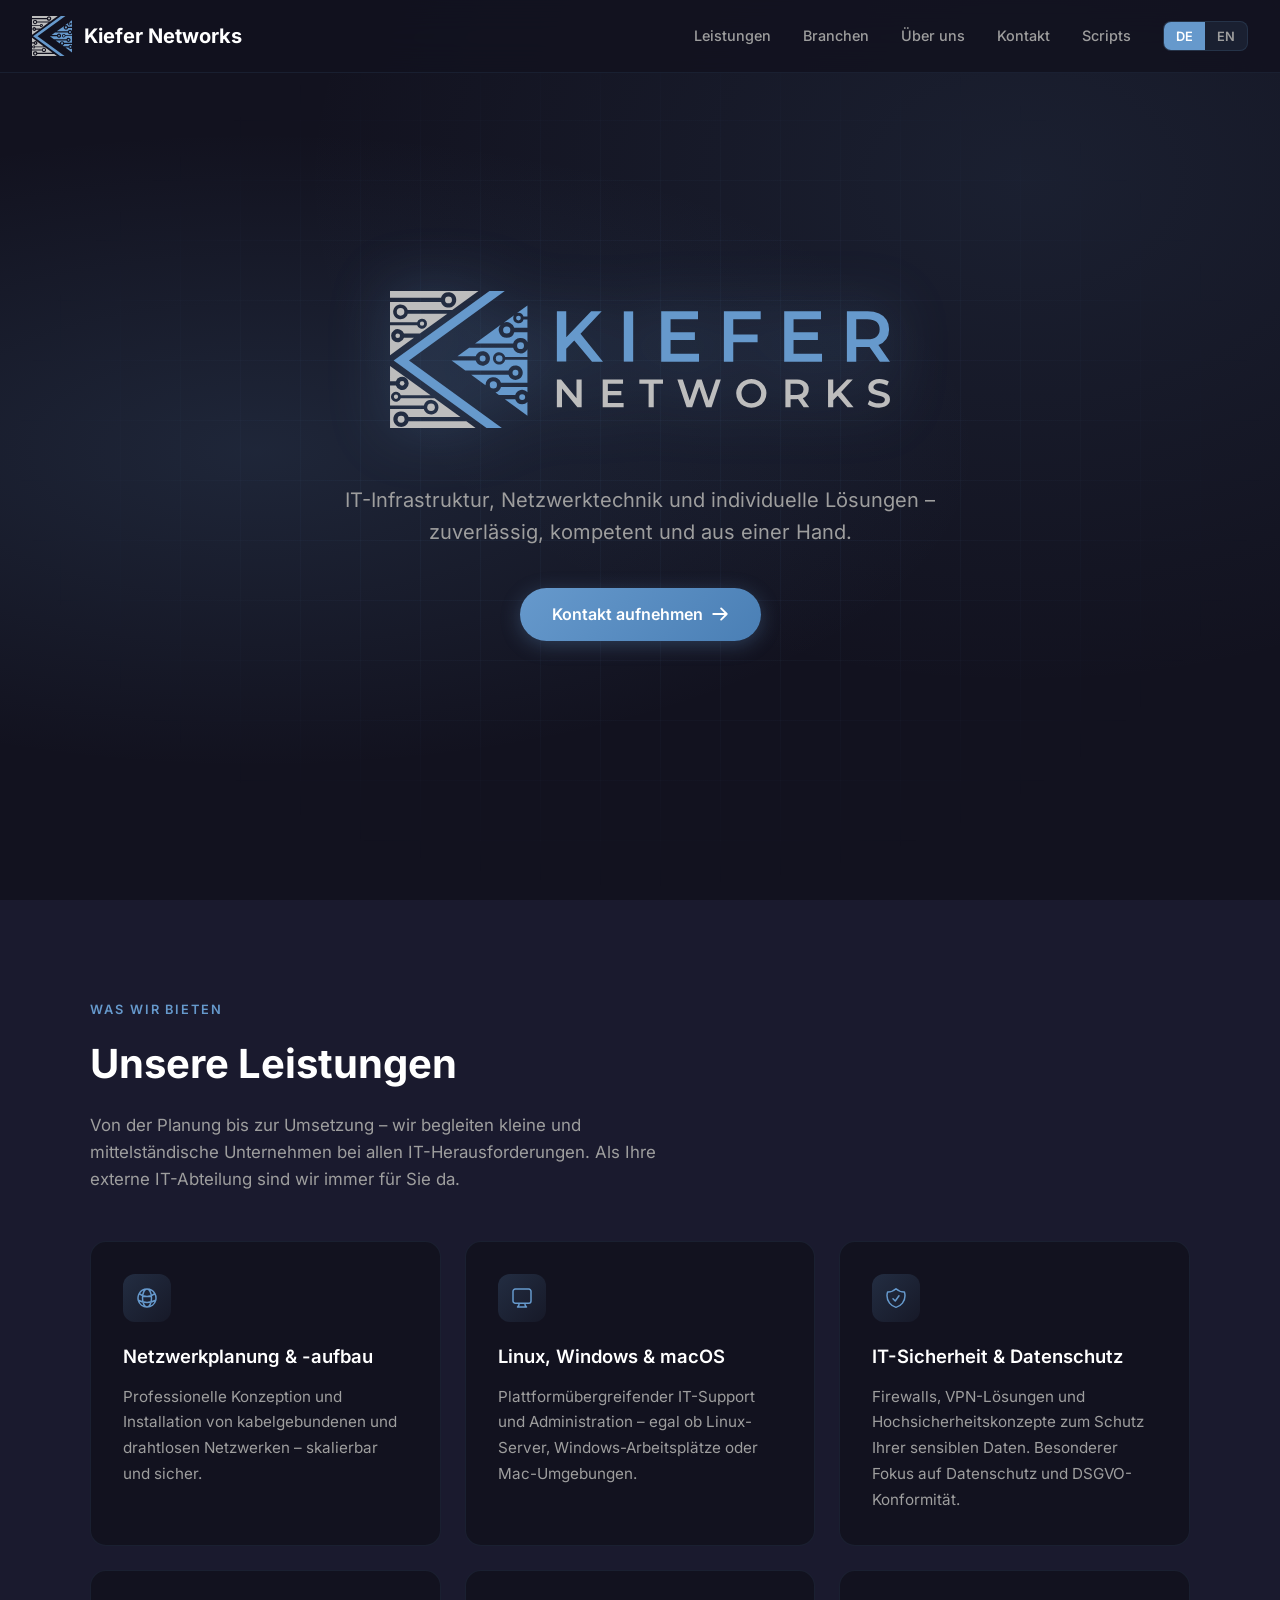
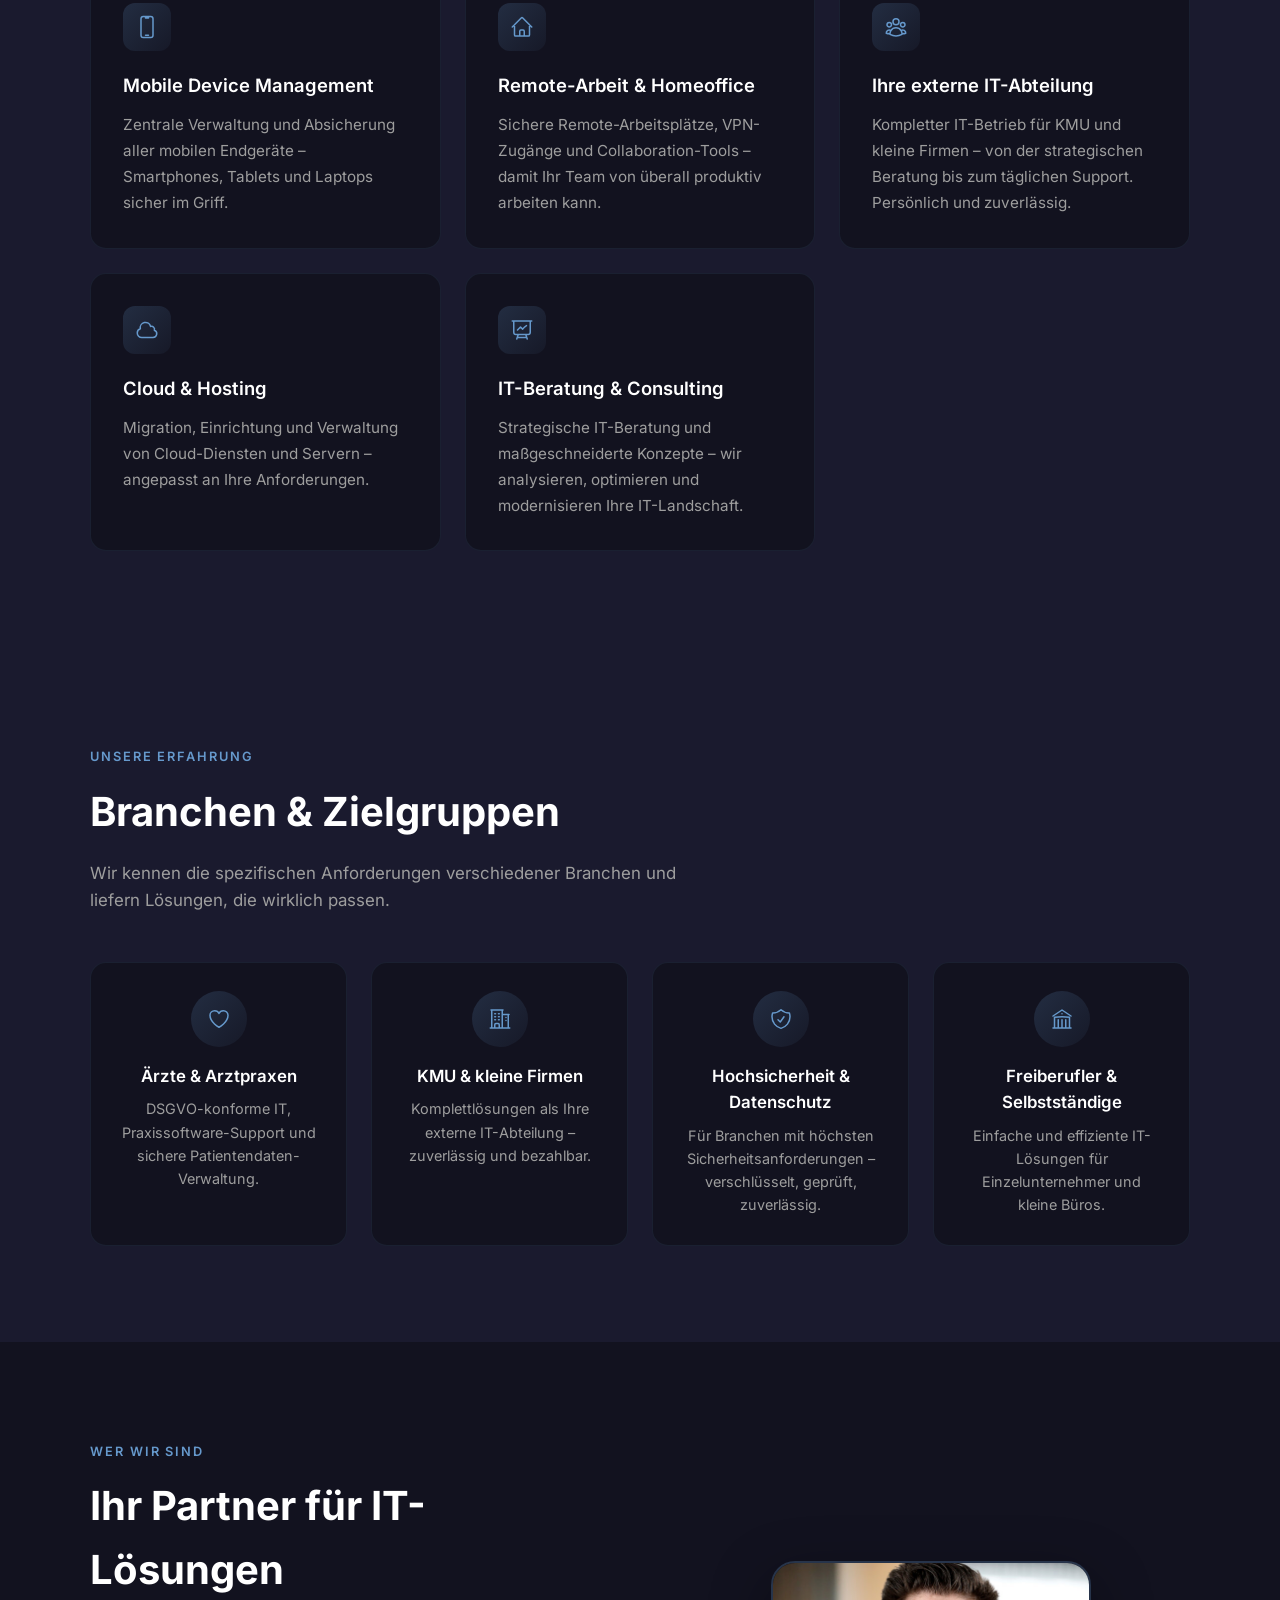
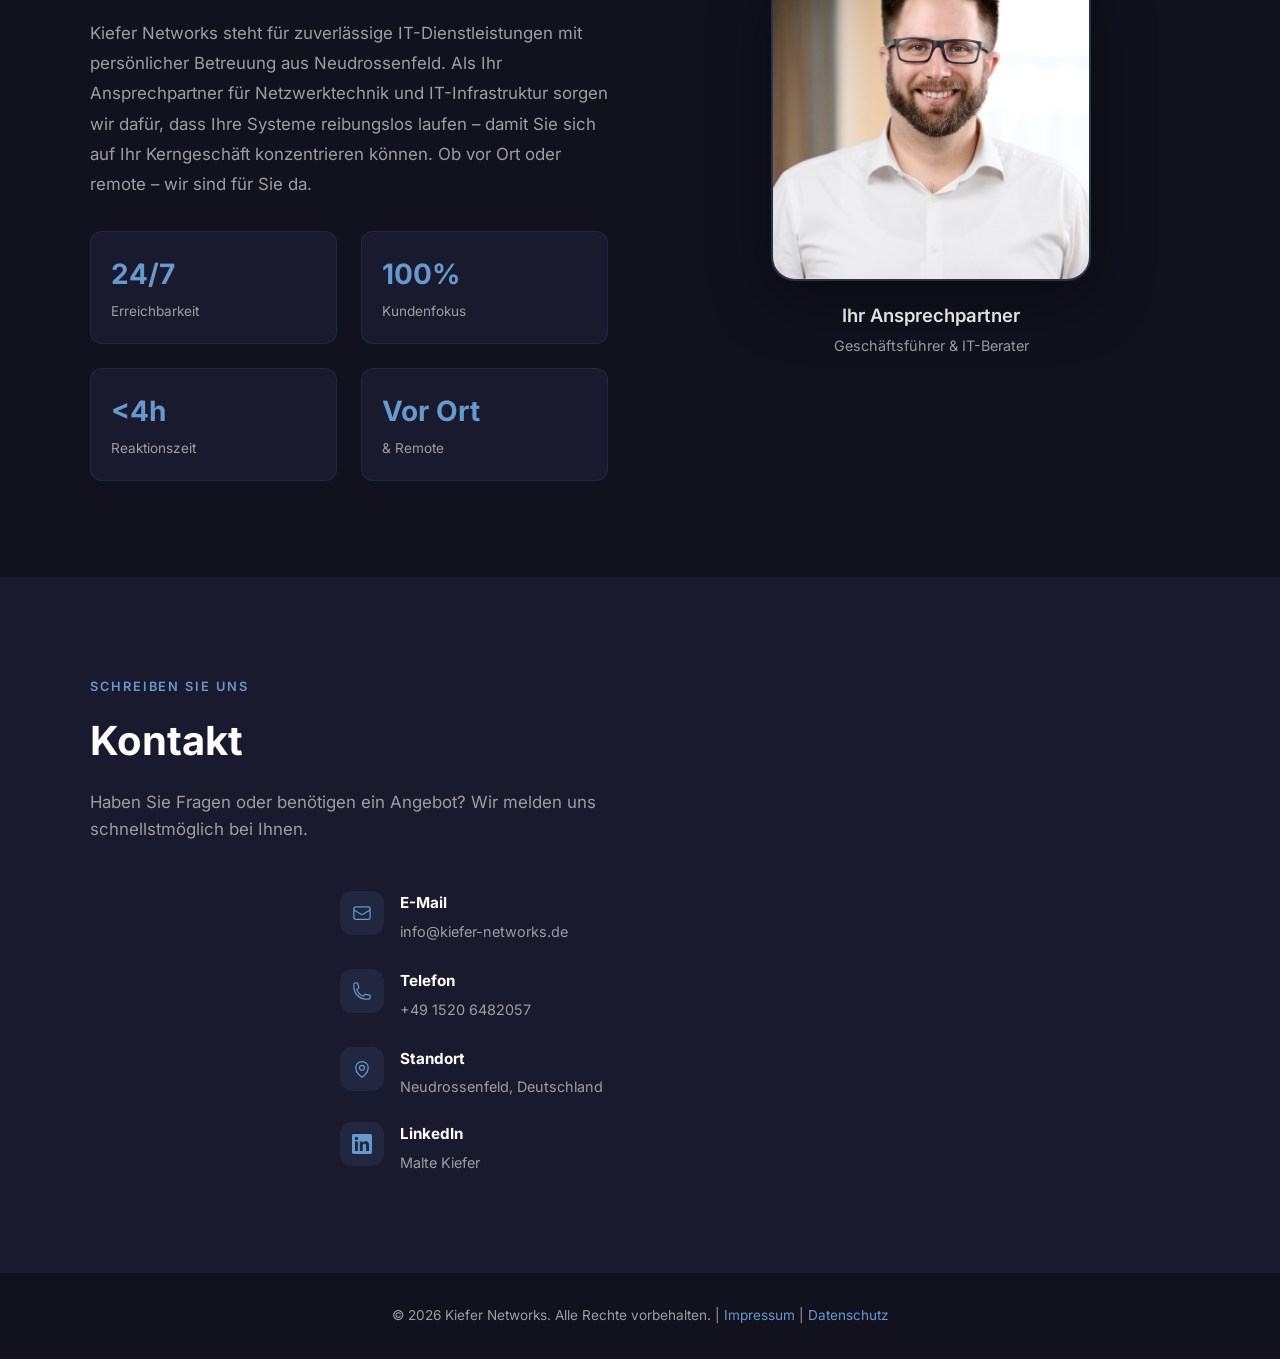
==== commit 0bf25cb9: "Add MIT-licensed script library for MSPs Share PowerShell scripts with other MSPs on an English-only" ====
--- a/index.html
+++ b/index.html
@@ -644,6 +644,9 @@
                 <li>
                     <a href="#kontakt" data-lang-de>Kontakt</a>
                     <a href="#kontakt" data-lang-en>Contact</a>
+                </li>
+                <li>
+                    <a href="scripts.html">Scripts</a>
                 </li>
             </ul>
             <div class="lang-switch">
@@ -967,6 +970,7 @@
             <p>Unser Angebot enth&auml;lt Links zu externen Websites Dritter, auf deren Inhalte wir keinen Einfluss haben. Deshalb k&ouml;nnen wir f&uuml;r diese fremden Inhalte auch keine Gew&auml;hr &uuml;bernehmen. F&uuml;r die Inhalte der verlinkten Seiten ist stets der jeweilige Anbieter oder Betreiber der Seiten verantwortlich. Die verlinkten Seiten wurden zum Zeitpunkt der Verlinkung auf m&ouml;gliche Rechtsverst&ouml;&szlig;e &uuml;berpr&uuml;ft. Rechtswidrige Inhalte waren zum Zeitpunkt der Verlinkung nicht erkennbar. Eine permanente inhaltliche Kontrolle der verlinkten Seiten ist jedoch ohne konkrete Anhaltspunkte einer Rechtsverletzung nicht zumutbar. Bei Bekanntwerden von Rechtsverletzungen werden wir derartige Links umgehend entfernen.</p>
             <h3>Urheberrecht</h3>
             <p>Die durch die Seitenbetreiber erstellten Inhalte und Werke auf diesen Seiten unterliegen dem deutschen Urheberrecht. Die Vervielf&auml;ltigung, Bearbeitung, Verbreitung und jede Art der Verwertung au&szlig;erhalb der Grenzen des Urheberrechtes bed&uuml;rfen der schriftlichen Zustimmung des jeweiligen Autors bzw. Erstellers. Downloads und Kopien dieser Seite sind nur f&uuml;r den privaten, nicht kommerziellen Gebrauch gestattet.</p>
+            <p>Ausgenommen sind die Scripts in der <a href="scripts.html">Script Library</a>: Sie stehen unter der <a href="scripts/LICENSE">MIT-Lizenz</a> und d&uuml;rfen im Rahmen dieser Lizenz frei, auch kommerziell, genutzt, ver&auml;ndert und weitergegeben werden.</p>
         </div>
 
         <!-- EN -->
@@ -989,6 +993,7 @@
             <p>Our website contains links to external third-party websites over whose content we have no influence. Therefore, we cannot accept any liability for this external content. The respective provider or operator of the linked pages is always responsible for their content. The linked pages were checked for possible legal violations at the time of linking. Illegal content was not recognizable at the time of linking. Permanent content monitoring of the linked pages is not reasonable without concrete evidence of a legal violation. Upon becoming aware of legal violations, we will remove such links immediately.</p>
             <h3>Copyright</h3>
             <p>The content and works created by the site operators on these pages are subject to German copyright law. Duplication, processing, distribution, and any kind of exploitation beyond the limits of copyright law require the written consent of the respective author or creator. Downloads and copies of this site are only permitted for private, non-commercial use.</p>
+            <p>This does not apply to the scripts in the <a href="scripts.html">Script Library</a>: they are licensed under the <a href="scripts/LICENSE">MIT License</a> and may be used, modified and distributed freely, including commercially, under the terms of that license.</p>
         </div>
     </dialog>
 
@@ -998,19 +1003,23 @@
 
         <!-- DE -->
         <div data-lang-de>
-            <p><em>Stand: M&auml;rz 2026</em></p>
+            <p><em>Stand: Oktober 2026</em></p>
             <h3>1. Verantwortlicher</h3>
             <p>Malte Kiefer<br>Kiefer Networks<br>Adalbert-Stifter-Str. 6<br>95512 Neudrossenfeld<br>E-Mail: <a href="mailto:info@kiefer-networks.de">info@kiefer-networks.de</a></p>
             <h3>2. Grundsatz</h3>
             <p>Der Schutz Ihrer personenbezogenen Daten ist mir ein besonderes Anliegen. Diese Datenschutzerkl&auml;rung informiert Sie dar&uuml;ber, welche Daten auf dieser Website erhoben werden und wie damit umgegangen wird.</p>
             <h3>3. Hosting</h3>
-            <p>Diese Website wird auf einem eigenen Root-Server betrieben, der bei Netcup GmbH, Daimlerstra&szlig;e 25, 76185 Karlsruhe, gehostet wird. Der Server befindet sich in Deutschland.</p>
-            <p>Es werden keine Server-Logs gespeichert. Ihre IP-Adresse wird weder protokolliert noch gespeichert noch verarbeitet.</p>
+            <p>Diese Website wird &uuml;ber GitHub Pages bereitgestellt. Anbieter ist die GitHub, Inc., 88 Colin P. Kelly Jr. St., San Francisco, CA 94107, USA. Die Auslieferung erfolgt &uuml;ber das Content Delivery Network Fastly, das GitHub dazu einsetzt.</p>
+            <p>Beim Aufruf der Website verarbeitet GitHub Ihre IP-Adresse, um die Seite auszuliefern, und speichert sie nach eigenen Angaben zu Sicherheitszwecken. Auf Art und Dauer dieser Speicherung habe ich keinen Einfluss. N&auml;heres finden Sie in der <a href="https://docs.github.com/en/site-policy/privacy-policies/github-general-privacy-statement" target="_blank" rel="noopener">Datenschutzerkl&auml;rung von GitHub</a>.</p>
+            <p>Rechtsgrundlage ist Art. 6 Abs. 1 lit. f DSGVO. Mein berechtigtes Interesse liegt in einer sicheren und zuverl&auml;ssigen Bereitstellung dieser Website. Die &Uuml;bermittlung in die USA st&uuml;tzt sich auf den Angemessenheitsbeschluss der EU-Kommission zum EU-U.S. Data Privacy Framework (Art. 45 DSGVO), unter dem GitHub zertifiziert ist.</p>
             <h3>4. Allgemeine Datenerhebung</h3>
-            <p>Beim Besuch dieser Website werden keinerlei personenbezogene Daten automatisch erhoben oder gespeichert. Es werden keine Cookies gesetzt, kein Tracking durchgef&uuml;hrt, keine Analyse-Tools eingesetzt und keine Daten an Dritte weitergegeben.</p>
-            <p>Es werden keine externen Ressourcen geladen. Alle Inhalte, Schriften und Medien werden ausschlie&szlig;lich vom eigenen Server ausgeliefert.</p>
+            <p>Abgesehen von der unter Punkt 3 beschriebenen Verarbeitung durch den Hosting-Anbieter erhebe ich beim Besuch dieser Website keine personenbezogenen Daten. Es werden keine Cookies gesetzt, kein Tracking durchgef&uuml;hrt und keine Analyse-Tools eingesetzt.</p>
+            <p>Alle Inhalte, Schriften und Medien werden &uuml;ber den unter Punkt 3 genannten Hosting-Anbieter ausgeliefert. Es werden keine Ressourcen von weiteren Drittanbietern geladen.</p>
+            <p>Wenn Sie die Sprache der Website umstellen, wird Ihre Auswahl ausschlie&szlig;lich lokal in Ihrem Browser (localStorage) gespeichert und nicht an mich &uuml;bertragen. Dies ist f&uuml;r die von Ihnen gew&uuml;nschte Funktion erforderlich (&sect; 25 Abs. 2 Nr. 2 TDDDG). Sie k&ouml;nnen den Eintrag jederzeit &uuml;ber die Browsereinstellungen l&ouml;schen.</p>
             <h3>5. Kontaktaufnahme</h3>
-            <p>Wenn Sie uns per E-Mail oder Telefon kontaktieren, werden Ihre Angaben ausschlie&szlig;lich zum Zweck der Bearbeitung Ihrer Anfrage verarbeitet. Diese Daten werden nicht weitergegeben und nach Abschluss der Kommunikation nicht weiter genutzt.</p>
+            <p>Wenn Sie uns per E-Mail oder Telefon kontaktieren, werden Ihre Angaben ausschlie&szlig;lich zum Zweck der Bearbeitung Ihrer Anfrage verarbeitet.</p>
+            <p>E-Mails an Adressen der Domain kiefer-networks.de werden &uuml;ber den Weiterleitungsdienst SimpleLogin der Proton AG, Route de la Galaise 32, 1228 Plan-les-Ouates, Schweiz, an mein Postfach zugestellt. SimpleLogin speichert die Nachrichten nach eigenen Angaben nicht, sondern l&ouml;scht sie nach der Zustellung. F&uuml;r die Schweiz besteht ein Angemessenheitsbeschluss der EU-Kommission (Art. 45 DSGVO).</p>
+            <p>Ihre Angaben werden nicht an weitere Dritte weitergegeben und gel&ouml;scht, sobald sie f&uuml;r die Bearbeitung Ihrer Anfrage nicht mehr erforderlich sind und keine gesetzlichen Aufbewahrungspflichten entgegenstehen.</p>
             <p>Rechtsgrundlage f&uuml;r die Verarbeitung ist Art. 6 Abs. 1 lit. b DSGVO (Vertragsanbahnung bzw. Erf&uuml;llung einer Anfrage).</p>
             <h3>6. Ihre Rechte</h3>
             <p>Sie haben gegen&uuml;ber mir folgende Rechte hinsichtlich Ihrer personenbezogenen Daten:</p>
@@ -1025,24 +1034,28 @@
             <p>Zur Aus&uuml;bung Ihrer Rechte wenden Sie sich bitte an: <a href="mailto:info@kiefer-networks.de">info@kiefer-networks.de</a></p>
             <p>Sie haben au&szlig;erdem das Recht, sich bei einer Datenschutz-Aufsichtsbeh&ouml;rde zu beschweren. Die zust&auml;ndige Aufsichtsbeh&ouml;rde f&uuml;r Bayern ist das Bayerische Landesamt f&uuml;r Datenschutzaufsicht (BayLDA), Promenade 18, 91522 Ansbach.</p>
             <h3>7. Aktualit&auml;t dieser Erkl&auml;rung</h3>
-            <p>Diese Datenschutzerkl&auml;rung ist aktuell g&uuml;ltig und hat den Stand M&auml;rz 2026. &Auml;nderungen der Website oder gesetzliche Vorgaben k&ouml;nnen eine Anpassung erforderlich machen.</p>
+            <p>Diese Datenschutzerkl&auml;rung ist aktuell g&uuml;ltig und hat den Stand Oktober 2026. &Auml;nderungen der Website oder gesetzliche Vorgaben k&ouml;nnen eine Anpassung erforderlich machen.</p>
         </div>
 
         <!-- EN -->
         <div data-lang-en>
-            <p><em>As of: March 2026</em></p>
+            <p><em>As of: October 2026</em></p>
             <h3>1. Controller</h3>
             <p>Malte Kiefer<br>Kiefer Networks<br>Adalbert-Stifter-Str. 6<br>95512 Neudrossenfeld<br>Email: <a href="mailto:info@kiefer-networks.de">info@kiefer-networks.de</a></p>
             <h3>2. Principle</h3>
             <p>The protection of your personal data is of particular concern to me. This privacy policy informs you about what data is collected on this website and how it is handled.</p>
             <h3>3. Hosting</h3>
-            <p>This website is operated on a dedicated root server hosted by Netcup GmbH, Daimlerstra&szlig;e 25, 76185 Karlsruhe. The server is located in Germany.</p>
-            <p>No server logs are stored. Your IP address is neither logged, stored, nor processed.</p>
+            <p>This website is provided via GitHub Pages, operated by GitHub, Inc., 88 Colin P. Kelly Jr. St., San Francisco, CA 94107, USA. Content is delivered through the Fastly content delivery network, which GitHub uses for this purpose.</p>
+            <p>When you visit this website, GitHub processes your IP address to deliver the page and, according to GitHub, stores it for security purposes. I have no influence over the type and duration of this storage. For details, see the <a href="https://docs.github.com/en/site-policy/privacy-policies/github-general-privacy-statement" target="_blank" rel="noopener">GitHub Privacy Statement</a>.</p>
+            <p>The legal basis is Art. 6(1)(f) GDPR. My legitimate interest is the secure and reliable provision of this website. The transfer to the USA is based on the European Commission&rsquo;s adequacy decision for the EU-U.S. Data Privacy Framework (Art. 45 GDPR), under which GitHub is certified.</p>
             <h3>4. General Data Collection</h3>
-            <p>No personal data is automatically collected or stored when visiting this website. No cookies are set, no tracking is performed, no analytics tools are used, and no data is shared with third parties.</p>
-            <p>No external resources are loaded. All content, fonts, and media are served exclusively from our own server.</p>
+            <p>Apart from the processing by the hosting provider described in section 3, I do not collect any personal data when you visit this website. No cookies are set, no tracking is performed and no analytics tools are used.</p>
+            <p>All content, fonts and media are delivered by the hosting provider named in section 3. No resources are loaded from any other third parties.</p>
+            <p>If you change the language of the website, your choice is stored only locally in your browser (localStorage) and is not transmitted to me. This is necessary for the function you requested (&sect; 25(2) no. 2 TDDDG). You can delete this entry at any time in your browser settings.</p>
             <h3>5. Contact</h3>
-            <p>If you contact us by email or phone, your details will be processed solely for the purpose of handling your enquiry. This data is not shared and not used further after the communication is concluded.</p>
+            <p>If you contact us by email or phone, your details will be processed solely for the purpose of handling your enquiry.</p>
+            <p>Emails to addresses at the kiefer-networks.de domain are delivered to my mailbox via the forwarding service SimpleLogin, operated by Proton AG, Route de la Galaise 32, 1228 Plan-les-Ouates, Switzerland. According to SimpleLogin, messages are not stored but deleted once delivered. Switzerland is covered by an adequacy decision of the European Commission (Art. 45 GDPR).</p>
+            <p>Your details are not shared with any other third parties and are deleted as soon as they are no longer needed to handle your enquiry, unless statutory retention obligations apply.</p>
             <p>The legal basis for processing is Art. 6(1)(b) GDPR (contract initiation or fulfilment of a request).</p>
             <h3>6. Your Rights</h3>
             <p>You have the following rights regarding your personal data:</p>
@@ -1057,7 +1070,7 @@
             <p>To exercise your rights, please contact: <a href="mailto:info@kiefer-networks.de">info@kiefer-networks.de</a></p>
             <p>You also have the right to lodge a complaint with a data protection supervisory authority. The competent authority for Bavaria is the Bavarian State Office for Data Protection Supervision (BayLDA), Promenade 18, 91522 Ansbach.</p>
             <h3>7. Currency of this Policy</h3>
-            <p>This privacy policy is currently valid as of March 2026. Changes to the website or legal requirements may necessitate updates.</p>
+            <p>This privacy policy is currently valid as of October 2026. Changes to the website or legal requirements may necessitate updates.</p>
         </div>
     </dialog>
 
